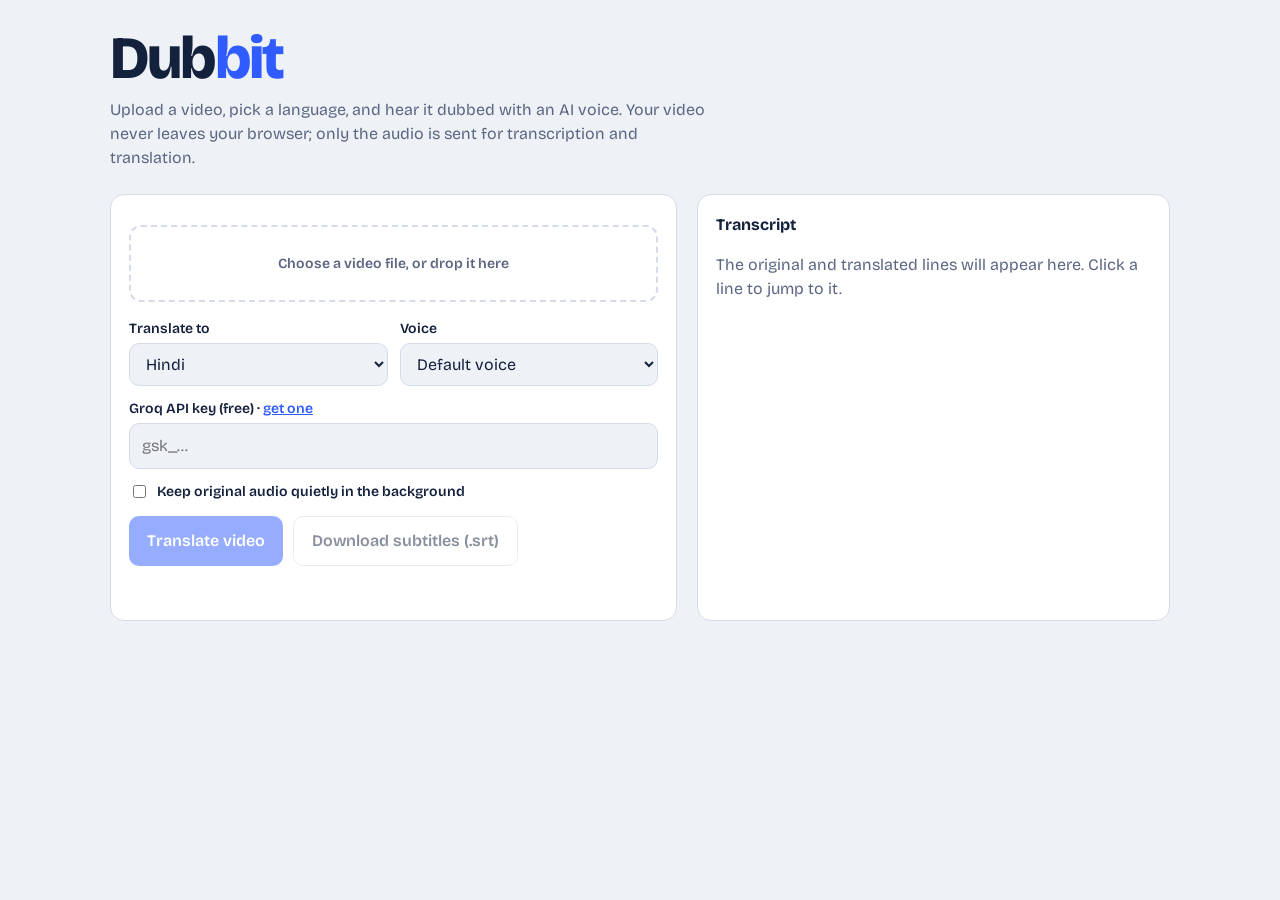
==== index.html @ 9f23600f "Add files via upload" ====
<!doctype html>
<html lang="en">
<head>
<meta charset="utf-8">
<meta name="viewport" content="width=device-width, initial-scale=1">
<title>Dubbit – AI video translator</title>
<link href="https://fonts.googleapis.com/css2?family=Bricolage+Grotesque:wght@400;600;800&display=swap" rel="stylesheet">
<style>
:root{--bg:#eef1f6;--ink:#14213d;--mute:#5b6682;--card:#fff;--line:#d5dbe8;--acc:#2f5bff;--hi:#ffe27a;--err:#c0262d}
@media (prefers-color-scheme:dark){:root{--bg:#0f1526;--ink:#e8ecf8;--mute:#9aa6c4;--card:#182038;--line:#2a3558;--acc:#6f8cff;--hi:#5b4b00;--err:#ff8a8f}}
*{box-sizing:border-box}
body{margin:0;background:var(--bg);color:var(--ink);font:16px/1.5 "Bricolage Grotesque",system-ui,sans-serif}
header{padding:28px 20px 8px;max-width:1100px;margin:auto}
h1{margin:0;font-size:clamp(34px,6vw,60px);font-weight:800;letter-spacing:-.03em;line-height:1}
h1 span{color:var(--acc)}
header p{color:var(--mute);margin:10px 0 0;max-width:60ch}
main{max-width:1100px;margin:auto;padding:16px 20px 60px;display:grid;grid-template-columns:1.2fr 1fr;gap:20px}
@media(max-width:820px){main{grid-template-columns:1fr}}
.card{background:var(--card);border:1px solid var(--line);border-radius:14px;padding:18px}
label{display:block;font-weight:600;font-size:14px;margin:12px 0 4px}
input,select,button{font:inherit;color:inherit}
input[type=password],input[type=text],select{width:100%;padding:10px 12px;border-radius:10px;border:1px solid var(--line);background:var(--bg)}
.row{display:grid;grid-template-columns:1fr 1fr;gap:12px}
video{width:100%;border-radius:12px;background:#000;max-height:380px}
.drop{display:block;border:2px dashed var(--line);border-radius:12px;padding:26px;text-align:center;cursor:pointer;color:var(--mute)}
.drop:hover,.drop:focus-within{border-color:var(--acc)}
.drop input{display:none}
button{cursor:pointer;border:0;border-radius:10px;padding:12px 18px;font-weight:600;background:var(--acc);color:#fff}
button.ghost{background:transparent;color:var(--ink);border:1px solid var(--line)}
button:disabled{opacity:.5;cursor:not-allowed}
button:focus-visible,input:focus-visible,select:focus-visible{outline:3px solid var(--acc);outline-offset:2px}
.actions{display:flex;gap:10px;flex-wrap:wrap;margin-top:14px}
#status{margin:12px 0 0;color:var(--mute);min-height:24px;font-size:14px}
#status.err{color:var(--err)}
.bar{height:4px;border-radius:2px;background:var(--line);overflow:hidden;margin-top:8px;display:none}
.bar i{display:block;height:100%;width:0;background:var(--acc);transition:width .3s}
#list{max-height:560px;overflow:auto;display:flex;flex-direction:column;gap:6px}
.seg{padding:8px 10px;border-radius:10px;cursor:pointer;border:1px solid transparent}
.seg:hover{border-color:var(--line)}
.seg.on{background:var(--hi)}
.seg small{display:block;color:var(--mute)}
.seg time{font-size:12px;color:var(--mute)}
.empty{color:var(--mute)}
.chk{display:flex;gap:8px;align-items:center;margin-top:12px;font-size:14px}
a{color:var(--acc)}
</style>
</head>
<body>
<header>
  <h1>Dub<span>bit</span></h1>
  <p>Upload a video, pick a language, and hear it dubbed with an AI voice. Your video never leaves your browser; only the audio is sent for transcription and translation.</p>
</header>

<main>
  <section class="card">
    <label class="drop" id="drop">
      <input type="file" id="file" accept="video/*,audio/*">
      <span id="dropText">Choose a video file, or drop it here</span>
    </label>
    <video id="vid" controls playsinline style="margin-top:14px;display:none"></video>

    <div class="row">
      <div>
        <label for="lang">Translate to</label>
        <select id="lang"></select>
      </div>
      <div>
        <label for="voice">Voice</label>
        <select id="voice"></select>
      </div>
    </div>

    <label for="key">Groq API key (free) · <a href="https://console.groq.com/keys" target="_blank" rel="noopener">get one</a></label>
    <input type="password" id="key" placeholder="gsk_…" autocomplete="off">

    <label class="chk"><input type="checkbox" id="orig"> Keep original audio quietly in the background</label>

    <div class="actions">
      <button id="go" disabled>Translate video</button>
      <button id="srt" class="ghost" disabled>Download subtitles (.srt)</button>
    </div>
    <div class="bar" id="bar"><i id="barI"></i></div>
    <p id="status" role="status"></p>
  </section>

  <section class="card">
    <strong>Transcript</strong>
    <div id="list"><p class="empty">The original and translated lines will appear here. Click a line to jump to it.</p></div>
  </section>
</main>

<script>
const $=id=>document.getElementById(id);
const LANGS={Hindi:'hi-IN',English:'en-US',Gujarati:'gu-IN',Marathi:'mr-IN',Bengali:'bn-IN',Tamil:'ta-IN',Telugu:'te-IN',Urdu:'ur-PK',Spanish:'es-ES',French:'fr-FR',German:'de-DE',Portuguese:'pt-BR',Russian:'ru-RU',Arabic:'ar-SA',Chinese:'zh-CN',Japanese:'ja-JP',Korean:'ko-KR'};
const v=$('vid');
let file=null,segs=[],idx=-1,playing=false;

// setup
Object.keys(LANGS).forEach(l=>$('lang').add(new Option(l,l)));
try{$('key').value=localStorage.getItem('groqKey')||''}catch(e){}
$('key').addEventListener('change',()=>{try{localStorage.setItem('groqKey',$('key').value.trim())}catch(e){}});

function status(m,err){const s=$('status');s.textContent=m;s.className=err?'err':''}
function progress(p){$('bar').style.display=p>0&&p<1?'block':'none';$('barI').style.width=(p*100)+'%'}

// voices
function loadVoices(){
  const code=LANGS[$('lang').value].split('-')[0];
  const list=speechSynthesis.getVoices().filter(x=>x.lang.toLowerCase().startsWith(code));
  const sel=$('voice');sel.innerHTML='';
  list.forEach(x=>sel.add(new Option(x.name+' ('+x.lang+')',x.voiceURI)));
  if(!list.length)sel.add(new Option('Default voice',''));
}
speechSynthesis.onvoiceschanged=loadVoices;
$('lang').addEventListener('change',()=>{loadVoices();if(segs.length)status('Language changed. Press “Translate video” again.')});
loadVoices();

// file handling
function setFile(f){
  if(!f)return;file=f;segs=[];$('dropText').textContent=f.name;
  v.src=URL.createObjectURL(f);v.style.display='block';
  $('go').disabled=false;$('srt').disabled=true;
  $('list').innerHTML='<p class="empty">Ready. Press “Translate video”.</p>';
}
$('file').addEventListener('change',e=>setFile(e.target.files[0]));
['dragover','drop'].forEach(ev=>$('drop').addEventListener(ev,e=>{e.preventDefault();if(ev==='drop')setFile(e.dataTransfer.files[0])}));

// audio extraction: decode, downmix, resample to 16 kHz mono WAV
async function toWav(f){
  const buf=await f.arrayBuffer();
  const ac=new (window.AudioContext||window.webkitAudioContext)();
  const dec=await ac.decodeAudioData(buf);ac.close();
  const MAX=12*60,dur=Math.min(dec.duration,MAX);
  const off=new OfflineAudioContext(1,Math.ceil(dur*16000),16000);
  const src=off.createBufferSource();src.buffer=dec;src.connect(off.destination);src.start();
  const r=await off.startRendering();
  return {blob:encodeWav(r.getChannelData(0),16000),clipped:dec.duration>MAX};
}
function encodeWav(f,sr){
  const n=f.length,b=new DataView(new ArrayBuffer(44+n*2));
  const w=(o,s)=>[...s].forEach((c,i)=>b.setUint8(o+i,c.charCodeAt(0)));
  w(0,'RIFF');b.setUint32(4,36+n*2,true);w(8,'WAVEfmt ');b.setUint32(16,16,true);
  b.setUint16(20,1,true);b.setUint16(22,1,true);b.setUint32(24,sr,true);b.setUint32(28,sr*2,true);
  b.setUint16(32,2,true);b.setUint16(34,16,true);w(36,'data');b.setUint32(40,n*2,true);
  for(let i=0;i<n;i++){const s=Math.max(-1,Math.min(1,f[i]));b.setInt16(44+i*2,s<0?s*0x8000:s*0x7fff,true)}
  return new Blob([b],{type:'audio/wav'});
}

// AI calls (Groq: fast Whisper + Llama)
async function transcribe(blob,key){
  const fd=new FormData();
  fd.append('file',blob,'audio.wav');fd.append('model','whisper-large-v3-turbo');
  fd.append('response_format','verbose_json');fd.append('timestamp_granularities[]','segment');
  const r=await fetch('https://api.groq.com/openai/v1/audio/transcriptions',{method:'POST',headers:{Authorization:'Bearer '+key},body:fd});
  if(!r.ok)throw new Error('Transcription failed: '+(await r.text()).slice(0,160));
  const j=await r.json();
  return (j.segments||[]).map(s=>({start:s.start,end:s.end,text:s.text.trim()})).filter(s=>s.text);
}
async function translateChunk(items,lang,key){
  const r=await fetch('https://api.groq.com/openai/v1/chat/completions',{method:'POST',
    headers:{'Content-Type':'application/json',Authorization:'Bearer '+key},
    body:JSON.stringify({model:'llama-3.3-70b-versatile',temperature:0.2,response_format:{type:'json_object'},
      messages:[{role:'system',content:`You are a professional dubbing translator. Translate each line into natural, spoken ${lang}. Keep each line short enough to say in the same time. Reply only with JSON: {"lines":["..."]} with exactly the same number of lines in the same order.`},
      {role:'user',content:JSON.stringify(items)}]})});
  if(!r.ok)throw new Error('Translation failed: '+(await r.text()).slice(0,160));
  const j=await r.json();
  return JSON.parse(j.choices[0].message.content).lines||[];
}
async function translateAll(list,lang,key){
  const chunks=[];for(let i=0;i<list.length;i+=30)chunks.push(list.slice(i,i+30));
  const out=await Promise.all(chunks.map(c=>translateChunk(c.map(s=>s.text),lang,key)));
  let k=0;chunks.forEach((c,ci)=>c.forEach((s,i)=>{s.tr=(out[ci][i]||s.text);k++}));
}

// main flow
$('go').addEventListener('click',async()=>{
  const key=$('key').value.trim();
  if(!key)return status('Add your free Groq API key first.',true);
  $('go').disabled=true;speechSynthesis.cancel();v.pause();
  try{
    status('Preparing audio…');progress(.15);
    const {blob,clipped}=await toWav(file);
    status('Transcribing speech…');progress(.4);
    segs=await transcribe(blob,key);
    if(!segs.length)throw new Error('No speech found in this video.');
    status('Translating to '+$('lang').value+'…');progress(.75);
    await translateAll(segs,$('lang').value,key);
    progress(1);render();$('srt').disabled=false;
    status('Done. Press play on the video.'+(clipped?' Only the first 12 minutes were translated.':''));
    if(!speechSynthesis.getVoices().length)status('Done, but this browser has no speech voices. Try Chrome or Edge.',true);
  }catch(e){status(e.message,true);progress(0)}
  $('go').disabled=false;
});

function fmt(t){const m=Math.floor(t/60),s=Math.floor(t%60);return m+':'+String(s).padStart(2,'0')}
function render(){
  const l=$('list');l.innerHTML='';
  segs.forEach((s,i)=>{
    const d=document.createElement('div');d.className='seg';d.id='s'+i;
    const t=document.createElement('time');t.textContent=fmt(s.start);
    const a=document.createElement('div');a.textContent=s.tr;
    const o=document.createElement('small');o.textContent=s.text;
    d.append(t,a,o);d.onclick=()=>{v.currentTime=s.start;v.play()};l.append(d);
  });
}

// dubbed playback synced to the video
function say(s){
  const code=LANGS[$('lang').value];
  const u=new SpeechSynthesisUtterance(s.tr);u.lang=code;
  const vo=speechSynthesis.getVoices().find(x=>x.voiceURI===$('voice').value);if(vo)u.voice=vo;
  const cps=/^(zh|ja|ko)/.test(code)?5:14;
  u.rate=Math.max(.9,Math.min(1.8,(s.tr.length/cps)/Math.max(.5,s.end-s.start)));
  speechSynthesis.speak(u);
}
function tick(){
  if(!playing)return;
  const t=v.currentTime,i=segs.findIndex(s=>t>=s.start&&t<s.end);
  if(i!==idx){
    idx=i;
    if(i>=0){speechSynthesis.cancel();say(segs[i]);
      document.querySelectorAll('.seg.on').forEach(e=>e.classList.remove('on'));
      const e=$('s'+i);e.classList.add('on');e.scrollIntoView({block:'nearest'})}
  }
  requestAnimationFrame(tick);
}
function applyVolume(){v.muted=false;v.volume=$('orig').checked?.15:0;if(!$('orig').checked)v.muted=true}
$('orig').addEventListener('change',applyVolume);
v.addEventListener('play',()=>{if(!segs.length)return;applyVolume();playing=true;idx=-1;tick()});
['pause','ended','seeking'].forEach(ev=>v.addEventListener(ev,()=>{playing=false;idx=-1;speechSynthesis.cancel();if(ev==='seeking'&&!v.paused){playing=true;tick()}}));

// subtitles
$('srt').addEventListener('click',()=>{
  const ts=t=>{const h=Math.floor(t/3600),m=Math.floor(t%3600/60),s=Math.floor(t%60),ms=Math.floor(t%1*1000);
    return [h,m,s].map(x=>String(x).padStart(2,'0')).join(':')+','+String(ms).padStart(3,'0')};
  const txt=segs.map((s,i)=>`${i+1}\n${ts(s.start)} --> ${ts(s.end)}\n${s.tr}\n`).join('\n');
  const a=document.createElement('a');a.href=URL.createObjectURL(new Blob([txt],{type:'text/plain'}));
  a.download=(file?file.name.replace(/\.[^.]+$/,''):'video')+'-'+$('lang').value+'.srt';a.click();
});
</script>
</body>
</html>
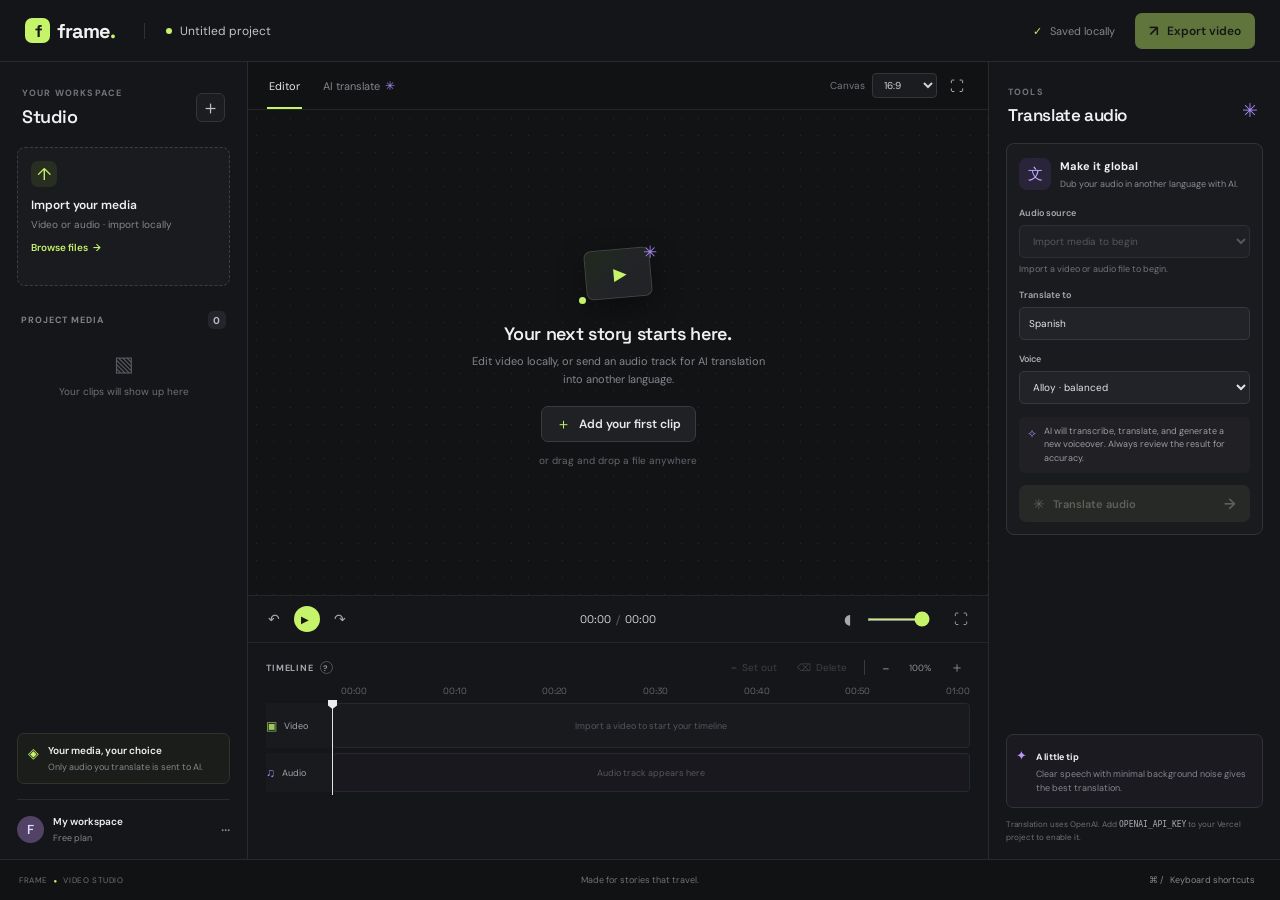
==== commit 835e630b: "Add files via upload" ====
--- a/index.html
+++ b/index.html
@@ -1,242 +1,132 @@
 <!doctype html>
 <html lang="en">
-<head>
-<meta charset="utf-8">
-<meta name="viewport" content="width=device-width, initial-scale=1">
-<title>Dubbit – AI video translator</title>
-<link href="https://fonts.googleapis.com/css2?family=Bricolage+Grotesque:wght@400;600;800&display=swap" rel="stylesheet">
-<style>
-:root{--bg:#eef1f6;--ink:#14213d;--mute:#5b6682;--card:#fff;--line:#d5dbe8;--acc:#2f5bff;--hi:#ffe27a;--err:#c0262d}
-@media (prefers-color-scheme:dark){:root{--bg:#0f1526;--ink:#e8ecf8;--mute:#9aa6c4;--card:#182038;--line:#2a3558;--acc:#6f8cff;--hi:#5b4b00;--err:#ff8a8f}}
-*{box-sizing:border-box}
-body{margin:0;background:var(--bg);color:var(--ink);font:16px/1.5 "Bricolage Grotesque",system-ui,sans-serif}
-header{padding:28px 20px 8px;max-width:1100px;margin:auto}
-h1{margin:0;font-size:clamp(34px,6vw,60px);font-weight:800;letter-spacing:-.03em;line-height:1}
-h1 span{color:var(--acc)}
-header p{color:var(--mute);margin:10px 0 0;max-width:60ch}
-main{max-width:1100px;margin:auto;padding:16px 20px 60px;display:grid;grid-template-columns:1.2fr 1fr;gap:20px}
-@media(max-width:820px){main{grid-template-columns:1fr}}
-.card{background:var(--card);border:1px solid var(--line);border-radius:14px;padding:18px}
-label{display:block;font-weight:600;font-size:14px;margin:12px 0 4px}
-input,select,button{font:inherit;color:inherit}
-input[type=password],input[type=text],select{width:100%;padding:10px 12px;border-radius:10px;border:1px solid var(--line);background:var(--bg)}
-.row{display:grid;grid-template-columns:1fr 1fr;gap:12px}
-video{width:100%;border-radius:12px;background:#000;max-height:380px}
-.drop{display:block;border:2px dashed var(--line);border-radius:12px;padding:26px;text-align:center;cursor:pointer;color:var(--mute)}
-.drop:hover,.drop:focus-within{border-color:var(--acc)}
-.drop input{display:none}
-button{cursor:pointer;border:0;border-radius:10px;padding:12px 18px;font-weight:600;background:var(--acc);color:#fff}
-button.ghost{background:transparent;color:var(--ink);border:1px solid var(--line)}
-button:disabled{opacity:.5;cursor:not-allowed}
-button:focus-visible,input:focus-visible,select:focus-visible{outline:3px solid var(--acc);outline-offset:2px}
-.actions{display:flex;gap:10px;flex-wrap:wrap;margin-top:14px}
-#status{margin:12px 0 0;color:var(--mute);min-height:24px;font-size:14px}
-#status.err{color:var(--err)}
-.bar{height:4px;border-radius:2px;background:var(--line);overflow:hidden;margin-top:8px;display:none}
-.bar i{display:block;height:100%;width:0;background:var(--acc);transition:width .3s}
-#list{max-height:560px;overflow:auto;display:flex;flex-direction:column;gap:6px}
-.seg{padding:8px 10px;border-radius:10px;cursor:pointer;border:1px solid transparent}
-.seg:hover{border-color:var(--line)}
-.seg.on{background:var(--hi)}
-.seg small{display:block;color:var(--mute)}
-.seg time{font-size:12px;color:var(--mute)}
-.empty{color:var(--mute)}
-.chk{display:flex;gap:8px;align-items:center;margin-top:12px;font-size:14px}
-a{color:var(--acc)}
-</style>
-</head>
-<body>
-<header>
-  <h1>Dub<span>bit</span></h1>
-  <p>Upload a video, pick a language, and hear it dubbed with an AI voice. Your video never leaves your browser; only the audio is sent for transcription and translation.</p>
-</header>
+  <head>
+    <meta charset="UTF-8" />
+    <meta name="viewport" content="width=device-width, initial-scale=1.0" />
+    <meta name="theme-color" content="#111214" />
+    <meta name="description" content="A private, browser-based video editor with AI audio translation." />
+    <title>Frame — Video studio</title>
+    <link rel="preconnect" href="https://fonts.googleapis.com" />
+    <link rel="preconnect" href="https://fonts.gstatic.com" crossorigin />
+    <link href="https://fonts.googleapis.com/css2?family=DM+Sans:wght@400;500;600;700&family=Space+Grotesk:wght@400;500;600;700&display=swap" rel="stylesheet" />
+    <link rel="stylesheet" href="/styles.css" />
+  </head>
+  <body>
+    <div class="app-shell">
+      <header class="topbar">
+        <a class="brand" href="#" aria-label="Frame home"><span class="brand-mark">f</span> frame<span class="brand-dot">.</span></a>
+        <div class="project-name"><span class="status-dot"></span><span id="project-name">Untitled project</span></div>
+        <div class="top-actions">
+          <span class="autosave"><span class="save-check">✓</span> Saved locally</span>
+          <button class="button button-primary" id="export-button" disabled><span class="export-icon">↗</span> Export video</button>
+        </div>
+      </header>
 
-<main>
-  <section class="card">
-    <label class="drop" id="drop">
-      <input type="file" id="file" accept="video/*,audio/*">
-      <span id="dropText">Choose a video file, or drop it here</span>
-    </label>
-    <video id="vid" controls playsinline style="margin-top:14px;display:none"></video>
+      <main class="workspace">
+        <aside class="sidebar">
+          <div class="sidebar-heading">
+            <div><p class="eyebrow">YOUR WORKSPACE</p><h1>Studio</h1></div>
+            <button class="icon-button" id="add-media-button" title="Add media" aria-label="Add media">＋</button>
+          </div>
+          <button class="upload-card" id="upload-button">
+            <span class="upload-symbol">↑</span>
+            <span class="upload-title">Import your media</span>
+            <span class="upload-description">Video or audio · import locally</span>
+            <span class="upload-cta">Browse files <span>→</span></span>
+          </button>
+          <input id="video-input" type="file" accept="video/*" hidden />
+          <input id="audio-input" type="file" accept="audio/*" hidden />
 
-    <div class="row">
-      <div>
-        <label for="lang">Translate to</label>
-        <select id="lang"></select>
-      </div>
-      <div>
-        <label for="voice">Voice</label>
-        <select id="voice"></select>
-      </div>
+          <div class="media-section">
+            <div class="section-title"><span>PROJECT MEDIA</span><span class="media-count" id="media-count">0</span></div>
+            <div class="media-list" id="media-list">
+              <div class="empty-media"><span class="empty-media-icon">▧</span><span>Your clips will show up here</span></div>
+            </div>
+          </div>
+
+          <div class="sidebar-bottom">
+            <div class="privacy-card"><span class="privacy-icon">◈</span><div><strong>Your media, your choice</strong><span>Only audio you translate is sent to AI.</span></div></div>
+            <div class="profile"><div class="avatar">F</div><div><strong>My workspace</strong><span>Free plan</span></div><span class="profile-menu">···</span></div>
+          </div>
+        </aside>
+
+        <section class="editor">
+          <div class="editor-header">
+            <div class="editor-tabs"><button class="editor-tab active">Editor</button><button class="editor-tab" id="translate-tab">AI translate <span class="sparkle">✳</span></button></div>
+            <div class="canvas-settings"><span class="resolution-label">Canvas</span><select id="aspect-ratio" aria-label="Video aspect ratio"><option value="16:9">16:9</option><option value="9:16">9:16</option><option value="1:1">1:1</option></select><button class="icon-button subtle" title="Fit preview" aria-label="Fit preview">⛶</button></div>
+          </div>
+
+          <div class="preview-area" id="preview-area">
+            <div class="preview-empty" id="preview-empty">
+              <div class="preview-empty-art"><div class="art-window"><span>▶</span></div><span class="art-sparkle">✳</span><span class="art-dot"></span></div>
+              <h2>Your next story starts here.</h2>
+              <p>Edit video locally, or send an audio track for AI translation into another language.</p>
+              <button class="button button-secondary" id="empty-upload-button"><span>＋</span> Add your first clip</button>
+              <div class="drop-hint">or drag and drop a file anywhere</div>
+            </div>
+            <div class="player-wrap" id="player-wrap" hidden>
+              <video id="video-player" playsinline></video>
+              <div class="video-badge" id="video-badge">ORIGINAL</div>
+              <div class="dub-badge" id="dub-badge" hidden>✳ TRANSLATED AUDIO</div>
+            </div>
+            <div class="audio-preview" id="audio-preview" hidden>
+              <div class="audio-art"><span>♫</span></div><p id="audio-preview-title">Audio ready to translate</p>
+              <audio id="audio-player" controls></audio>
+            </div>
+            <div class="toast" id="toast" role="status" aria-live="polite"></div>
+          </div>
+
+          <div class="transport">
+            <div class="transport-left"><button class="transport-icon" id="skip-back" aria-label="Back 5 seconds">↶</button><button class="play-button" id="play-button" aria-label="Play">▶</button><button class="transport-icon" id="skip-forward" aria-label="Forward 5 seconds">↷</button></div>
+            <div class="time-display"><span id="current-time">00:00</span><span class="time-divider">/</span><span id="duration-time">00:00</span></div>
+            <div class="transport-right"><button class="transport-icon" id="volume-button" aria-label="Toggle mute">◖</button><input id="volume-slider" type="range" min="0" max="1" step="0.05" value="1" aria-label="Volume" /><button class="transport-icon fullscreen-button" id="fullscreen-button" aria-label="Fullscreen">⛶</button></div>
+          </div>
+
+          <section class="timeline">
+            <div class="timeline-heading"><div class="timeline-title">TIMELINE <span class="timeline-help" title="Set the trim handles to choose the section you want to export.">?</span></div><div class="timeline-tools"><button class="tool-button" id="split-button" disabled title="Set the out point at the playhead">⌁ <span>Set out</span></button><button class="tool-button" id="delete-button" disabled title="Remove current clip">⌫ <span>Delete</span></button><span class="tool-divider"></span><button class="tool-button zoom-button" id="zoom-out" title="Zoom out">−</button><span class="zoom-level" id="zoom-level">100%</span><button class="tool-button zoom-button" id="zoom-in" title="Zoom in">＋</button></div></div>
+            <div class="ruler" id="ruler"><span>00:00</span><span>00:10</span><span>00:20</span><span>00:30</span><span>00:40</span><span>00:50</span><span>01:00</span></div>
+            <div class="timeline-content" id="timeline-content">
+              <div class="track-label"><span class="track-icon">▣</span> Video</div>
+              <div class="track-lane" id="track-lane"><div class="timeline-empty">Import a video to start your timeline</div></div>
+              <div class="track-label audio-track-label"><span class="track-icon">♫</span> Audio</div>
+              <div class="track-lane audio-lane" id="audio-lane"><div class="timeline-empty audio-empty">Audio track appears here</div></div>
+              <div class="playhead" id="playhead"><span></span></div>
+            </div>
+            <div class="trim-controls" id="trim-controls" hidden><label>In <input id="trim-start" type="number" min="0" step="0.1" value="0" aria-label="Trim start time in seconds" /> sec</label><label>Out <input id="trim-end" type="number" min="0" step="0.1" value="0" aria-label="Trim end time in seconds" /> sec</label><button class="tool-button" id="reset-trim">Reset trim</button></div>
+          </section>
+        </section>
+
+        <aside class="inspector">
+          <div class="inspector-header"><div><p class="eyebrow">TOOLS</p><h2>Translate audio</h2></div><span class="inspector-sparkle">✳</span></div>
+          <div class="translate-card">
+            <div class="card-intro"><div class="translate-icon">文</div><div><strong>Make it global</strong><p>Dub your audio in another language with AI.</p></div></div>
+            <label class="field-label" for="source-choice">Audio source</label>
+            <select class="field-select" id="source-choice"><option value="video" disabled>Select a video first</option><option value="audio">Audio file</option></select>
+            <div class="source-hint" id="source-hint">Import a video or audio file to begin.</div>
+            <label class="field-label" for="target-language">Translate to</label>
+            <input class="field-select" id="target-language" list="language-options" value="Spanish" autocomplete="off" aria-label="Target language" />
+            <datalist id="language-options">
+              <option value="Spanish"></option><option value="French"></option><option value="German"></option><option value="Italian"></option><option value="Portuguese"></option><option value="Japanese"></option><option value="Korean"></option><option value="Chinese"></option><option value="Hindi"></option><option value="Arabic"></option><option value="English"></option><option value="Dutch"></option><option value="Russian"></option><option value="Turkish"></option><option value="Polish"></option><option value="Swedish"></option><option value="Ukrainian"></option><option value="Greek"></option><option value="Vietnamese"></option><option value="Thai"></option><option value="Hebrew"></option><option value="Indonesian"></option><option value="Swahili"></option><option value="Bengali"></option><option value="Urdu"></option><option value="Czech"></option><option value="Norwegian"></option><option value="Danish"></option><option value="Finnish"></option><option value="Romanian"></option><option value="Hungarian"></option><option value="Malay"></option><option value="Filipino"></option>
+            </datalist>
+            <label class="field-label voice-label" for="voice-select">Voice</label>
+            <select class="field-select" id="voice-select"><option value="alloy">Alloy · balanced</option><option value="nova">Nova · warm</option><option value="echo">Echo · deep</option><option value="shimmer">Shimmer · bright</option><option value="fable">Fable · expressive</option><option value="onyx">Onyx · rich</option></select>
+            <div class="quality-note"><span>✧</span><span>AI will transcribe, translate, and generate a new voiceover. Always review the result for accuracy.</span></div>
+            <button class="button translate-button" id="translate-button" disabled><span class="translate-button-icon">✳</span> Translate audio <span class="button-arrow">→</span></button>
+            <div class="translation-progress" id="translation-progress" hidden><div class="progress-top"><span id="progress-label">Preparing audio…</span><span class="spinner"></span></div><div class="progress-bar"><span></span></div><span class="progress-help">Keep this tab open while AI processes your audio.</span></div>
+          </div>
+          <div class="translation-result" id="translation-result" hidden>
+            <div class="result-heading"><span class="result-check">✓</span><div><strong>Translation ready</strong><span id="result-language">Your translated audio</span></div></div>
+            <audio id="translated-audio" controls></audio>
+            <div class="result-actions"><button class="button button-secondary apply-dub" id="apply-dub-button" hidden>Preview with video</button><a class="download-link" id="download-audio" download="translated-audio.mp3">↓ Download audio</a></div>
+            <details class="transcript-details"><summary>View translated transcript</summary><p id="translated-transcript"></p></details>
+          </div>
+          <div class="tips-card"><span class="tips-icon">✦</span><div><strong>A little tip</strong><p>Clear speech with minimal background noise gives the best translation.</p></div></div>
+          <p class="api-note">Translation uses OpenAI. Add <code>OPENAI_API_KEY</code> to your Vercel project to enable it.</p>
+        </aside>
+      </main>
+      <footer class="footer"><span>FRAME <span class="footer-dot">●</span> VIDEO STUDIO</span><span>Made for stories that travel.</span><button id="keyboard-help">⌘ / &nbsp; Keyboard shortcuts</button></footer>
     </div>
-
-    <label for="key">Groq API key (free) · <a href="https://console.groq.com/keys" target="_blank" rel="noopener">get one</a></label>
-    <input type="password" id="key" placeholder="gsk_…" autocomplete="off">
-
-    <label class="chk"><input type="checkbox" id="orig"> Keep original audio quietly in the background</label>
-
-    <div class="actions">
-      <button id="go" disabled>Translate video</button>
-      <button id="srt" class="ghost" disabled>Download subtitles (.srt)</button>
-    </div>
-    <div class="bar" id="bar"><i id="barI"></i></div>
-    <p id="status" role="status"></p>
-  </section>
-
-  <section class="card">
-    <strong>Transcript</strong>
-    <div id="list"><p class="empty">The original and translated lines will appear here. Click a line to jump to it.</p></div>
-  </section>
-</main>
-
-<script>
-const $=id=>document.getElementById(id);
-const LANGS={Hindi:'hi-IN',English:'en-US',Gujarati:'gu-IN',Marathi:'mr-IN',Bengali:'bn-IN',Tamil:'ta-IN',Telugu:'te-IN',Urdu:'ur-PK',Spanish:'es-ES',French:'fr-FR',German:'de-DE',Portuguese:'pt-BR',Russian:'ru-RU',Arabic:'ar-SA',Chinese:'zh-CN',Japanese:'ja-JP',Korean:'ko-KR'};
-const v=$('vid');
-let file=null,segs=[],idx=-1,playing=false;
-
-// setup
-Object.keys(LANGS).forEach(l=>$('lang').add(new Option(l,l)));
-try{$('key').value=localStorage.getItem('groqKey')||''}catch(e){}
-$('key').addEventListener('change',()=>{try{localStorage.setItem('groqKey',$('key').value.trim())}catch(e){}});
-
-function status(m,err){const s=$('status');s.textContent=m;s.className=err?'err':''}
-function progress(p){$('bar').style.display=p>0&&p<1?'block':'none';$('barI').style.width=(p*100)+'%'}
-
-// voices
-function loadVoices(){
-  const code=LANGS[$('lang').value].split('-')[0];
-  const list=speechSynthesis.getVoices().filter(x=>x.lang.toLowerCase().startsWith(code));
-  const sel=$('voice');sel.innerHTML='';
-  list.forEach(x=>sel.add(new Option(x.name+' ('+x.lang+')',x.voiceURI)));
-  if(!list.length)sel.add(new Option('Default voice',''));
-}
-speechSynthesis.onvoiceschanged=loadVoices;
-$('lang').addEventListener('change',()=>{loadVoices();if(segs.length)status('Language changed. Press “Translate video” again.')});
-loadVoices();
-
-// file handling
-function setFile(f){
-  if(!f)return;file=f;segs=[];$('dropText').textContent=f.name;
-  v.src=URL.createObjectURL(f);v.style.display='block';
-  $('go').disabled=false;$('srt').disabled=true;
-  $('list').innerHTML='<p class="empty">Ready. Press “Translate video”.</p>';
-}
-$('file').addEventListener('change',e=>setFile(e.target.files[0]));
-['dragover','drop'].forEach(ev=>$('drop').addEventListener(ev,e=>{e.preventDefault();if(ev==='drop')setFile(e.dataTransfer.files[0])}));
-
-// audio extraction: decode, downmix, resample to 16 kHz mono WAV
-async function toWav(f){
-  const buf=await f.arrayBuffer();
-  const ac=new (window.AudioContext||window.webkitAudioContext)();
-  const dec=await ac.decodeAudioData(buf);ac.close();
-  const MAX=12*60,dur=Math.min(dec.duration,MAX);
-  const off=new OfflineAudioContext(1,Math.ceil(dur*16000),16000);
-  const src=off.createBufferSource();src.buffer=dec;src.connect(off.destination);src.start();
-  const r=await off.startRendering();
-  return {blob:encodeWav(r.getChannelData(0),16000),clipped:dec.duration>MAX};
-}
-function encodeWav(f,sr){
-  const n=f.length,b=new DataView(new ArrayBuffer(44+n*2));
-  const w=(o,s)=>[...s].forEach((c,i)=>b.setUint8(o+i,c.charCodeAt(0)));
-  w(0,'RIFF');b.setUint32(4,36+n*2,true);w(8,'WAVEfmt ');b.setUint32(16,16,true);
-  b.setUint16(20,1,true);b.setUint16(22,1,true);b.setUint32(24,sr,true);b.setUint32(28,sr*2,true);
-  b.setUint16(32,2,true);b.setUint16(34,16,true);w(36,'data');b.setUint32(40,n*2,true);
-  for(let i=0;i<n;i++){const s=Math.max(-1,Math.min(1,f[i]));b.setInt16(44+i*2,s<0?s*0x8000:s*0x7fff,true)}
-  return new Blob([b],{type:'audio/wav'});
-}
-
-// AI calls (Groq: fast Whisper + Llama)
-async function transcribe(blob,key){
-  const fd=new FormData();
-  fd.append('file',blob,'audio.wav');fd.append('model','whisper-large-v3-turbo');
-  fd.append('response_format','verbose_json');fd.append('timestamp_granularities[]','segment');
-  const r=await fetch('https://api.groq.com/openai/v1/audio/transcriptions',{method:'POST',headers:{Authorization:'Bearer '+key},body:fd});
-  if(!r.ok)throw new Error('Transcription failed: '+(await r.text()).slice(0,160));
-  const j=await r.json();
-  return (j.segments||[]).map(s=>({start:s.start,end:s.end,text:s.text.trim()})).filter(s=>s.text);
-}
-async function translateChunk(items,lang,key){
-  const r=await fetch('https://api.groq.com/openai/v1/chat/completions',{method:'POST',
-    headers:{'Content-Type':'application/json',Authorization:'Bearer '+key},
-    body:JSON.stringify({model:'llama-3.3-70b-versatile',temperature:0.2,response_format:{type:'json_object'},
-      messages:[{role:'system',content:`You are a professional dubbing translator. Translate each line into natural, spoken ${lang}. Keep each line short enough to say in the same time. Reply only with JSON: {"lines":["..."]} with exactly the same number of lines in the same order.`},
-      {role:'user',content:JSON.stringify(items)}]})});
-  if(!r.ok)throw new Error('Translation failed: '+(await r.text()).slice(0,160));
-  const j=await r.json();
-  return JSON.parse(j.choices[0].message.content).lines||[];
-}
-async function translateAll(list,lang,key){
-  const chunks=[];for(let i=0;i<list.length;i+=30)chunks.push(list.slice(i,i+30));
-  const out=await Promise.all(chunks.map(c=>translateChunk(c.map(s=>s.text),lang,key)));
-  let k=0;chunks.forEach((c,ci)=>c.forEach((s,i)=>{s.tr=(out[ci][i]||s.text);k++}));
-}
-
-// main flow
-$('go').addEventListener('click',async()=>{
-  const key=$('key').value.trim();
-  if(!key)return status('Add your free Groq API key first.',true);
-  $('go').disabled=true;speechSynthesis.cancel();v.pause();
-  try{
-    status('Preparing audio…');progress(.15);
-    const {blob,clipped}=await toWav(file);
-    status('Transcribing speech…');progress(.4);
-    segs=await transcribe(blob,key);
-    if(!segs.length)throw new Error('No speech found in this video.');
-    status('Translating to '+$('lang').value+'…');progress(.75);
-    await translateAll(segs,$('lang').value,key);
-    progress(1);render();$('srt').disabled=false;
-    status('Done. Press play on the video.'+(clipped?' Only the first 12 minutes were translated.':''));
-    if(!speechSynthesis.getVoices().length)status('Done, but this browser has no speech voices. Try Chrome or Edge.',true);
-  }catch(e){status(e.message,true);progress(0)}
-  $('go').disabled=false;
-});
-
-function fmt(t){const m=Math.floor(t/60),s=Math.floor(t%60);return m+':'+String(s).padStart(2,'0')}
-function render(){
-  const l=$('list');l.innerHTML='';
-  segs.forEach((s,i)=>{
-    const d=document.createElement('div');d.className='seg';d.id='s'+i;
-    const t=document.createElement('time');t.textContent=fmt(s.start);
-    const a=document.createElement('div');a.textContent=s.tr;
-    const o=document.createElement('small');o.textContent=s.text;
-    d.append(t,a,o);d.onclick=()=>{v.currentTime=s.start;v.play()};l.append(d);
-  });
-}
-
-// dubbed playback synced to the video
-function say(s){
-  const code=LANGS[$('lang').value];
-  const u=new SpeechSynthesisUtterance(s.tr);u.lang=code;
-  const vo=speechSynthesis.getVoices().find(x=>x.voiceURI===$('voice').value);if(vo)u.voice=vo;
-  const cps=/^(zh|ja|ko)/.test(code)?5:14;
-  u.rate=Math.max(.9,Math.min(1.8,(s.tr.length/cps)/Math.max(.5,s.end-s.start)));
-  speechSynthesis.speak(u);
-}
-function tick(){
-  if(!playing)return;
-  const t=v.currentTime,i=segs.findIndex(s=>t>=s.start&&t<s.end);
-  if(i!==idx){
-    idx=i;
-    if(i>=0){speechSynthesis.cancel();say(segs[i]);
-      document.querySelectorAll('.seg.on').forEach(e=>e.classList.remove('on'));
-      const e=$('s'+i);e.classList.add('on');e.scrollIntoView({block:'nearest'})}
-  }
-  requestAnimationFrame(tick);
-}
-function applyVolume(){v.muted=false;v.volume=$('orig').checked?.15:0;if(!$('orig').checked)v.muted=true}
-$('orig').addEventListener('change',applyVolume);
-v.addEventListener('play',()=>{if(!segs.length)return;applyVolume();playing=true;idx=-1;tick()});
-['pause','ended','seeking'].forEach(ev=>v.addEventListener(ev,()=>{playing=false;idx=-1;speechSynthesis.cancel();if(ev==='seeking'&&!v.paused){playing=true;tick()}}));
-
-// subtitles
-$('srt').addEventListener('click',()=>{
-  const ts=t=>{const h=Math.floor(t/3600),m=Math.floor(t%3600/60),s=Math.floor(t%60),ms=Math.floor(t%1*1000);
-    return [h,m,s].map(x=>String(x).padStart(2,'0')).join(':')+','+String(ms).padStart(3,'0')};
-  const txt=segs.map((s,i)=>`${i+1}\n${ts(s.start)} --> ${ts(s.end)}\n${s.tr}\n`).join('\n');
-  const a=document.createElement('a');a.href=URL.createObjectURL(new Blob([txt],{type:'text/plain'}));
-  a.download=(file?file.name.replace(/\.[^.]+$/,''):'video')+'-'+$('lang').value+'.srt';a.click();
-});
-</script>
-</body>
+    <div class="keyboard-modal" id="keyboard-modal" hidden><div class="modal-card"><button class="modal-close" id="modal-close">×</button><h2>Keyboard shortcuts</h2><p><kbd>Space</kbd> Play / pause</p><p><kbd>←</kbd> <kbd>→</kbd> Step 5 seconds</p><p><kbd>⌘</kbd> <kbd>O</kbd> Import video</p></div></div>
+    <script src="/app.js" defer></script>
+  </body>
 </html>
--- a/styles.css
+++ b/styles.css
@@ -0,0 +1,54 @@
+:root {
+  color-scheme: dark;
+  --bg: #111214;
+  --panel: #17181b;
+  --panel-raised: #1d1e22;
+  --line: #292a2f;
+  --muted: #85868d;
+  --soft: #b7b8bf;
+  --text: #f0f0f3;
+  --green: #c5f36a;
+  --green-dark: #253418;
+  --purple: #a886f8;
+  font-family: "DM Sans", sans-serif;
+  font-synthesis: none;
+  text-rendering: optimizeLegibility;
+}
+* { box-sizing: border-box; }
+body { margin: 0; min-width: 760px; min-height: 100vh; color: var(--text); background: var(--bg); font-size: 13px; }
+button, select, input { font: inherit; }
+button { color: inherit; cursor: pointer; }
+.app-shell { display: flex; flex-direction: column; min-height: 100vh; }
+.topbar { height: 62px; display: flex; align-items: center; padding: 0 25px; border-bottom: 1px solid var(--line); background: #141518; gap: 29px; }
+.brand { color: var(--text); font: 700 20px "Space Grotesk",sans-serif; letter-spacing: -1px; text-decoration: none; display: flex; align-items: center; gap: 7px; }
+.brand-mark { width: 25px; height: 25px; display: grid; place-items: center; color: #141518; background: var(--green); border-radius: 7px; font-size: 17px; }
+.brand-dot { color: var(--green); margin-left: -7px; }
+.project-name { font-size: 12px; color: #c3c4ca; display: flex; align-items: center; gap: 8px; padding-left: 21px; border-left: 1px solid #303136; }
+.status-dot { width: 6px; height: 6px; background: var(--green); border-radius: 50%; }
+.top-actions { margin-left: auto; display: flex; align-items: center; gap: 20px; }
+.autosave { color: var(--muted); font-size: 11px; }.save-check { color: var(--green); margin-right: 5px; }
+.button { height: 36px; border: 0; border-radius: 7px; padding: 0 14px; display: inline-flex; align-items: center; justify-content: center; gap: 8px; font-weight: 600; font-size: 12px; transition: background .2s, transform .2s; }
+.button:disabled { cursor: not-allowed; opacity: .43; }.button:not(:disabled):hover { transform: translateY(-1px); }
+.button-primary { background: var(--green); color: #171b13; }.button-primary:hover { background: #d3ff7e; }.export-icon { font-size: 15px; }
+.workspace { flex: 1; min-height: 0; display: grid; grid-template-columns: 248px minmax(390px,1fr) 292px; }
+.sidebar { display: flex; flex-direction: column; padding: 25px 17px 0; border-right: 1px solid var(--line); background: #151619; min-height: calc(100vh - 103px); }
+.sidebar-heading { display: flex; justify-content: space-between; align-items: center; margin-bottom: 19px; padding: 0 5px; }.eyebrow { color: #73747b; font-size: 9px; font-weight: 700; letter-spacing: 1.15px; margin: 0 0 6px; }.sidebar-heading h1,.inspector h2 { font: 600 18px "Space Grotesk",sans-serif; margin: 0; letter-spacing: -.4px; }
+.icon-button { height: 29px; width: 29px; padding: 0; display: grid; place-items: center; border: 1px solid #34353a; border-radius: 6px; background: #1c1d21; color: #bfc0c6; font-size: 19px; }.icon-button:hover,.tool-button:hover { border-color: #55565d; color: white; }.icon-button.subtle { height: 25px; width: 25px; font-size: 14px; border-color: transparent; background: transparent; }
+.upload-card { text-align: left; height: 139px; padding: 13px 13px; border: 1px dashed #3b3d42; background: #1a1b1f; border-radius: 8px; display: flex; flex-direction: column; align-items: flex-start; transition: border-color .2s, background .2s; }.upload-card:hover { border-color: var(--green); background: #1c201a; }
+.upload-symbol { width: 26px; height: 26px; border-radius: 7px; display: grid; place-items: center; color: var(--green); background: #282f20; font-size: 17px; margin-bottom: 10px; }.upload-title { font-weight: 600; font-size: 12px; }.upload-description { margin-top: 5px; font-size: 10px; color: var(--muted); }.upload-cta { margin-top: 10px; color: var(--green); font-size: 10px; font-weight: 600; }.upload-cta span { padding-left: 3px; }
+.media-section { margin-top: 25px; }.section-title { display: flex; justify-content: space-between; align-items: center; color: #808188; font-size: 9px; font-weight: 700; letter-spacing: .9px; padding: 0 4px; }.media-count { min-width: 18px; height: 18px; display: grid; place-items: center; border-radius: 5px; color: #b9bac1; background: #24252a; font-size: 10px; }
+.media-list { margin-top: 10px; }.empty-media { min-height: 70px; color: #6f7077; display: flex; flex-direction: column; justify-content: center; align-items: center; gap: 7px; font-size: 10px; }.empty-media-icon { color: #585960; font-size: 21px; }.media-item { padding: 9px; display: flex; gap: 9px; align-items: center; border: 1px solid transparent; border-radius: 7px; cursor: pointer; }.media-item:hover,.media-item.selected { background: #202125; border-color: #34353a; }.media-thumb { flex: 0 0 48px; height: 34px; background: linear-gradient(135deg,#45533c,#747a62 45%,#202720); border-radius: 4px; overflow: hidden; display: grid; place-items: center; color: #d4efad; }.media-thumb.audio-thumb { background: #2a2440; color: #b99df5; }.media-info { min-width: 0; display: flex; flex-direction: column; gap: 4px; }.media-info strong { overflow: hidden; white-space: nowrap; text-overflow: ellipsis; font-size: 10px; font-weight: 600; }.media-info span { font-size: 9px; color: var(--muted); }
+.sidebar-bottom { margin-top: auto; }.privacy-card { padding: 10px; display: flex; gap: 9px; align-items: flex-start; background: #1b1d1a; border: 1px solid #30332b; border-radius: 7px; margin-bottom: 15px; }.privacy-icon { color: var(--green); font-size: 14px; }.privacy-card div,.profile div:not(.avatar) { display: flex; flex-direction: column; gap: 4px; }.privacy-card strong,.profile strong { font-size: 10px; font-weight: 600; }.privacy-card div span,.profile div span { font-size: 9px; color: var(--muted); }.profile { border-top: 1px solid var(--line); height: 60px; display: flex; align-items: center; gap: 9px; }.avatar { width: 27px; height: 27px; display: grid; place-items: center; border-radius: 50%; background: #524266; color: #e6d9ff; font-weight: 600; }.profile-menu { margin-left: auto; color: var(--muted); font-size: 17px; }
+.editor { min-width: 0; display: flex; flex-direction: column; background: #111214; }.editor-header { height: 48px; padding: 0 19px; border-bottom: 1px solid #25262a; display: flex; align-items: center; justify-content: space-between; }.editor-tabs { height: 100%; display: flex; gap: 19px; }.editor-tab { border: 0; border-bottom: 2px solid transparent; background: transparent; color: #85868d; font-size: 11px; padding: 2px 2px 0; }.editor-tab.active { border-bottom-color: var(--green); color: #e5e5e9; }.sparkle { color: var(--purple); font-size: 12px; margin-left: 2px; }.canvas-settings { display: flex; align-items: center; gap: 7px; color: #777880; font-size: 10px; }.canvas-settings select { border: 1px solid #34353a; border-radius: 4px; background: #1b1c20; color: #d1d1d5; font-size: 10px; padding: 4px 19px 4px 7px; }
+.preview-area { position: relative; flex: 1; min-height: 260px; overflow: hidden; display: flex; justify-content: center; align-items: center; background-color: #121315; background-image: radial-gradient(#292a2d 0.65px,transparent 0.65px); background-size: 17px 17px; }.preview-empty { display: flex; align-items: center; flex-direction: column; text-align: center; padding: 20px; }.preview-empty-art { width: 84px; height: 70px; margin-bottom: 14px; position: relative; display: grid; place-items: center; }.art-window { width: 66px; height: 49px; border: 1px solid #424342; border-radius: 7px; display: grid; place-items: center; background: linear-gradient(140deg,#202a1e,#222326 58%); box-shadow: 0 9px 28px #0006; transform: rotate(-5deg); }.art-window span { color: var(--green); font-size: 17px; margin-left: 3px; }.art-sparkle { position: absolute; top: 3px; right: 3px; color: var(--purple); font-size: 17px; }.art-dot { position: absolute; bottom: 4px; left: 3px; width: 7px; height: 7px; border-radius: 50%; background: var(--green); }.preview-empty h2 { font: 600 18px "Space Grotesk",sans-serif; letter-spacing: -.35px; margin: 0 0 8px; }.preview-empty p { max-width: 315px; margin: 0 0 17px; color: #85868d; font-size: 11px; line-height: 1.6; }.button-secondary { border: 1px solid #3a3b40; color: #e8e8ec; background: #202125; }.button-secondary:hover { background: #292a2f; }.button-secondary>span { color: var(--green); font-size: 15px; }.drop-hint { margin-top: 12px; color: #65666d; font-size: 10px; }
+.player-wrap { position: relative; height: min(100%, 100%); max-width: 100%; aspect-ratio: 16/9; background: #080808; display: flex; justify-content: center; align-items: center; }.player-wrap[hidden] { display: none; }.player-wrap video { width: 100%; height: 100%; max-height: 100%; object-fit: contain; }.video-badge,.dub-badge { position: absolute; top: 12px; left: 12px; padding: 5px 7px; background: #131416c9; border: 1px solid #ffffff20; border-radius: 4px; color: #eee; font-size: 8px; letter-spacing: .6px; }.dub-badge { top: auto; bottom: 13px; color: var(--green); }.audio-preview { flex-direction: column; align-items: center; justify-content: center; gap: 12px; min-width: min(360px,90%); padding: 30px; background: #1c1d21; border: 1px solid #303137; border-radius: 12px; }.audio-preview:not([hidden]) { display: flex; }.audio-art { width: 88px; height: 88px; border-radius: 13px; display: grid; place-items: center; color: #c3a9ff; font-size: 31px; background: radial-gradient(circle at 30% 25%,#514471,#292139 70%); }.audio-preview p { margin: 0; font-size: 12px; }.audio-preview audio { width: min(330px,100%); height: 32px; }
+.toast { position: absolute; bottom: 16px; left: 50%; transform: translate(-50%,10px); opacity: 0; pointer-events: none; padding: 9px 13px; background: #28292e; border: 1px solid #404147; box-shadow: 0 8px 24px #0007; border-radius: 7px; color: #eee; font-size: 11px; transition: .2s; }.toast.visible { transform: translate(-50%,0); opacity: 1; }.toast.error { border-color: #854d53; }
+.transport { height: 48px; padding: 0 17px; display: grid; grid-template-columns: 1fr auto 1fr; align-items: center; border-top: 1px solid #25262a; border-bottom: 1px solid #25262a; background: #151619; }.transport-left,.transport-right { display: flex; align-items: center; gap: 11px; }.transport-right { justify-content: flex-end; }.transport-icon { padding: 3px; border: 0; background: transparent; color: #a7a8af; font-size: 14px; }.transport-icon:hover { color: white; }.play-button { width: 26px; height: 26px; border: 0; background: var(--green); color: #161912; border-radius: 50%; font-size: 10px; padding-left: 2px; }.time-display { font: 11px "Space Grotesk",sans-serif; color: #d4d4d9; }.time-divider { color: #62636a; margin: 0 5px; }.transport-right input { width: 63px; height: 3px; accent-color: var(--green); }.fullscreen-button { margin-left: 8px; }
+.timeline { position: relative; min-height: 216px; padding: 12px 18px 15px; background: #151619; }.timeline-heading { display: flex; align-items: center; justify-content: space-between; height: 25px; }.timeline-title { color: #a6a7ad; font-size: 9px; font-weight: 700; letter-spacing: .85px; }.timeline-help { display: inline-grid; place-items: center; width: 13px; height: 13px; border: 1px solid #515258; color: #999aa1; border-radius: 50%; font-size: 8px; margin-left: 3px; }.timeline-tools { display: flex; align-items: center; gap: 8px; }.tool-button { padding: 4px 5px; border: 1px solid transparent; border-radius: 4px; background: transparent; color: #8d8e95; font-size: 10px; }.tool-button:disabled { opacity: .35; cursor: default; }.tool-button span { margin-left: 2px; }.tool-divider { height: 15px; border-left: 1px solid #393a3f; margin: 0 3px; }.zoom-button { font-size: 14px; }.zoom-level { min-width: 32px; text-align: center; color: #8c8d94; font-size: 9px; }.ruler { display: flex; justify-content: space-between; margin-left: 75px; padding: 5px 0 6px; color: #65666d; font: 9px "Space Grotesk",sans-serif; }.timeline-content { position: relative; display: grid; grid-template-columns: 66px minmax(0,1fr); grid-template-rows: 45px 39px; row-gap: 5px; }.track-label { z-index: 1; display: flex; align-items: center; gap: 7px; color: #a3a4ab; font-size: 9px; background: #191a1e; }.track-icon { font-size: 12px; color: #9cc75c; }.audio-track-label .track-icon { color: #ab8bea; }.track-lane { position: relative; border: 1px solid #27282d; border-radius: 4px; background: #191a1e; overflow: hidden; }.audio-lane { background: #19181e; }.timeline-empty { position: absolute; inset: 0; display: grid; place-items: center; color: #55565d; font-size: 9px; }.video-clip { position: absolute; inset: 3px auto 3px 4px; min-width: 9%; border: 1px solid #5b733c; border-radius: 4px; overflow: hidden; background: linear-gradient(90deg,#293725,#39432d 30%,#253320 55%,#414331 70%,#2b3626); }.video-clip::after { position: absolute; content: ""; inset: 0; opacity: .3; background: repeating-linear-gradient(90deg,transparent 0 25px,#b7d18e22 26px 28px); }.audio-clip { position: absolute; inset: 4px auto 4px 4px; min-width: 9%; border: 1px solid #59467d; border-radius: 3px; background-color: #2c2340; background-image: repeating-linear-gradient(90deg,transparent 0 4px,#ac8be922 5px 6px); }.playhead { position: absolute; top: -3px; bottom: -3px; left: 66px; width: 1px; z-index: 4; background: #e1e2e5; pointer-events: none; }.playhead span { position: absolute; top: 0; left: -4px; width: 9px; height: 9px; background: #ececf0; clip-path: polygon(0 0,100% 0,100% 60%,50% 100%,0 60%); }.trim-controls { display: flex; justify-content: flex-end; align-items: center; gap: 9px; padding-top: 10px; color: #909198; font-size: 9px; }.trim-controls input { width: 48px; border: 1px solid #33343a; border-radius: 4px; background: #202125; color: #e1e1e5; font-size: 10px; padding: 3px; }.trim-controls[hidden] { display: none; }
+.inspector { display: flex; flex-direction: column; padding: 24px 17px 16px; background: #151619; border-left: 1px solid var(--line); min-height: calc(100vh - 103px); }.inspector-header { display: flex; align-items: flex-end; justify-content: space-between; margin: 0 2px 17px; }.inspector h2 { font-size: 17px; }.inspector-sparkle { color: var(--purple); font-size: 19px; padding: 0 3px 3px; }.translate-card { padding: 13px 12px 12px; border: 1px solid #323339; border-radius: 8px; background: #1a1b1f; }.card-intro { display: flex; align-items: center; gap: 9px; margin-bottom: 17px; }.translate-icon { width: 32px; height: 32px; display: grid; place-items: center; background: #292439; color: #c0aaff; border-radius: 8px; font-size: 15px; }.card-intro strong { font-size: 11px; }.card-intro p { margin: 4px 0 0; color: #8a8b92; font-size: 9px; }.field-label { display: block; margin: 12px 0 6px; color: #a9aab1; font-size: 9px; font-weight: 600; }.field-select { width: 100%; height: 33px; padding: 0 9px; border: 1px solid #37383e; border-radius: 5px; color: #e2e2e7; background: #222328; font-size: 10px; outline: none; }.field-select:focus { border-color: #8670bc; }.field-select:disabled { color: #6e6f75; cursor: default; }.source-hint { margin-top: 5px; color: #72737b; font-size: 9px; line-height: 1.5; }.voice-label { margin-top: 13px; }.quality-note { display: flex; align-items: flex-start; gap: 7px; margin-top: 13px; padding: 8px; border-radius: 5px; color: #9b9ba2; background: #202025; font-size: 9px; line-height: 1.5; }.quality-note span:first-child { color: var(--purple); font-size: 12px; }.translate-button { width: 100%; height: 37px; margin-top: 12px; color: #161812; background: var(--green); font-size: 11px; }.translate-button:hover:not(:disabled) { background: #d2ff7c; }.translate-button-icon { font-size: 14px; }.button-arrow { margin-left: auto; font-size: 15px; }.translate-button:disabled { opacity: .5; color: #a2a496; background: #34372d; }
+.translation-progress { margin-top: 13px; }.progress-top { display: flex; justify-content: space-between; color: #d8d8dd; font-size: 9px; }.spinner { width: 12px; height: 12px; border: 1px solid #42434a; border-top-color: var(--green); border-radius: 50%; animation: spin .75s linear infinite; }@keyframes spin { to { transform: rotate(360deg); } }.progress-bar { height: 3px; margin: 8px 0; border-radius: 5px; overflow: hidden; background: #32333a; }.progress-bar span { display: block; width: 40%; height: 100%; background: var(--green); animation: progress 2s ease-in-out infinite alternate; }@keyframes progress { to { width: 88%; } }.progress-help { color: #777880; font-size: 8px; }.translation-result { margin-top: 12px; border: 1px solid #34363b; border-radius: 7px; padding: 11px; background: #1b1c20; }.result-heading { display: flex; gap: 8px; align-items: center; margin-bottom: 9px; }.result-check { display: grid; place-items: center; width: 19px; height: 19px; border-radius: 50%; background: #293421; color: var(--green); }.result-heading div { display: flex; flex-direction: column; gap: 3px; }.result-heading strong { font-size: 10px; }.result-heading div span { color: #85868d; font-size: 8px; }.translation-result audio { width: 100%; height: 29px; }.result-actions { display: flex; align-items: center; justify-content: space-between; gap: 7px; margin-top: 8px; }.apply-dub { height: 28px; padding: 0 8px; font-size: 9px; }.apply-dub[hidden] { display: none; }.download-link { color: var(--green); text-decoration: none; font-size: 9px; font-weight: 600; }.download-link:hover { text-decoration: underline; }.transcript-details { border-top: 1px solid #303137; margin-top: 10px; padding-top: 8px; color: #92939a; font-size: 9px; }.transcript-details summary { cursor: pointer; }.transcript-details p { max-height: 100px; overflow: auto; line-height: 1.55; color: #c7c7cd; }
+.tips-card { display: flex; gap: 9px; margin-top: auto; padding: 12px 9px; border: 1px solid #31313a; border-radius: 7px; background: #1b1a20; }.tips-icon { color: #b69af7; font-size: 13px; }.tips-card strong { font-size: 9px; }.tips-card p { color: #85858e; font-size: 9px; line-height: 1.5; margin: 4px 0 0; }.api-note { margin: 10px 0 0; color: #6f7077; font-size: 8px; line-height: 1.5; }.api-note code { color: #aaaab2; }
+.footer { height: 41px; padding: 0 19px; display: flex; align-items: center; border-top: 1px solid #28292d; color: #707178; font-size: 8px; letter-spacing: .6px; }.footer-dot { color: var(--green); font-size: 6px; margin: 0 3px; }.footer>span:nth-child(2) { position: absolute; left: 50%; transform: translateX(-50%); font-size: 9px; letter-spacing: 0; }.footer button { margin-left: auto; border: 0; background: transparent; color: #85868d; font-size: 9px; }
+.keyboard-modal { position: fixed; inset: 0; z-index: 8; display: grid; place-items: center; background: #0009; }.keyboard-modal[hidden] { display: none; }.modal-card { position: relative; width: 300px; padding: 20px; border: 1px solid #393a40; border-radius: 10px; background: #1c1d21; box-shadow: 0 15px 50px #0009; }.modal-card h2 { font: 600 16px "Space Grotesk",sans-serif; margin: 0 0 15px; }.modal-card p { color: #b7b8bf; font-size: 11px; }.modal-close { position: absolute; top: 10px; right: 12px; border: 0; background: none; color: #8f9097; font-size: 19px; }.modal-card kbd { padding: 3px 6px; border: 1px solid #414248; border-radius: 4px; background: #292a2f; font: 10px "DM Sans",sans-serif; }
+@media (max-width: 1100px) { .workspace { grid-template-columns: 210px minmax(350px,1fr) 265px; }.sidebar { padding-right: 12px; padding-left: 12px; }.inspector { padding-right: 12px; padding-left: 12px; }.autosave { display: none; } }
+@media (max-width: 850px) { body { min-width: 360px; }.workspace { grid-template-columns: minmax(0,1fr); }.sidebar { display: none; }.inspector { min-height: unset; border-left: 0; border-top: 1px solid var(--line); }.translate-card { max-width: none; }.tips-card { margin-top: 14px; }.preview-area { min-height: 330px; }.editor { min-height: 590px; }.topbar { padding: 0 12px; gap: 15px; }.project-name { padding-left: 12px; }.top-actions { gap: 0; }.button-primary { padding: 0 9px; }.footer>span:nth-child(2) { display: none; } }
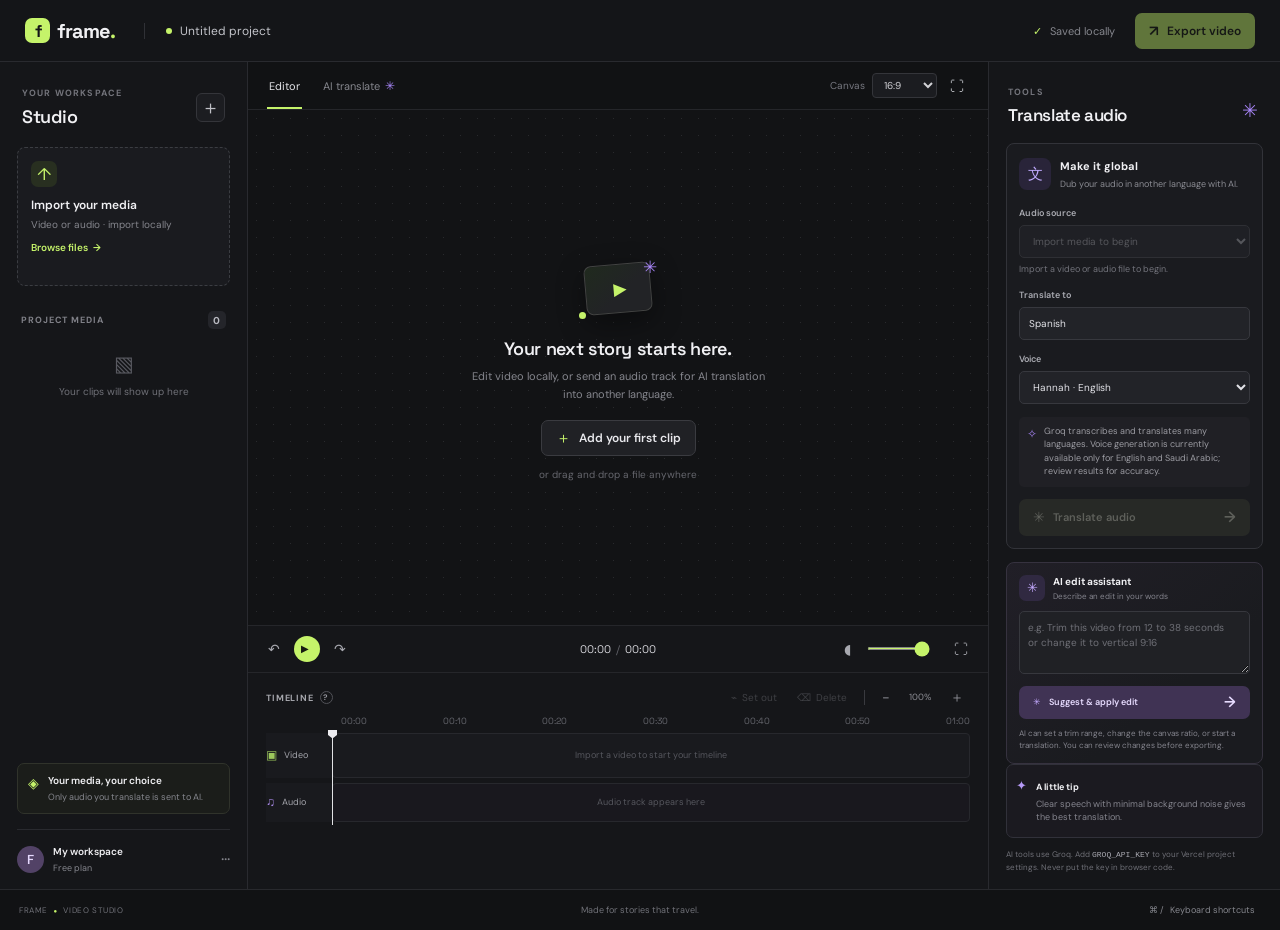
==== commit e62f7577: "Switch AI features to Groq and add AI edit assistant" ====
--- a/index.html
+++ b/index.html
@@ -109,19 +109,26 @@
               <option value="Spanish"></option><option value="French"></option><option value="German"></option><option value="Italian"></option><option value="Portuguese"></option><option value="Japanese"></option><option value="Korean"></option><option value="Chinese"></option><option value="Hindi"></option><option value="Arabic"></option><option value="English"></option><option value="Dutch"></option><option value="Russian"></option><option value="Turkish"></option><option value="Polish"></option><option value="Swedish"></option><option value="Ukrainian"></option><option value="Greek"></option><option value="Vietnamese"></option><option value="Thai"></option><option value="Hebrew"></option><option value="Indonesian"></option><option value="Swahili"></option><option value="Bengali"></option><option value="Urdu"></option><option value="Czech"></option><option value="Norwegian"></option><option value="Danish"></option><option value="Finnish"></option><option value="Romanian"></option><option value="Hungarian"></option><option value="Malay"></option><option value="Filipino"></option>
             </datalist>
             <label class="field-label voice-label" for="voice-select">Voice</label>
-            <select class="field-select" id="voice-select"><option value="alloy">Alloy · balanced</option><option value="nova">Nova · warm</option><option value="echo">Echo · deep</option><option value="shimmer">Shimmer · bright</option><option value="fable">Fable · expressive</option><option value="onyx">Onyx · rich</option></select>
-            <div class="quality-note"><span>✧</span><span>AI will transcribe, translate, and generate a new voiceover. Always review the result for accuracy.</span></div>
+            <select class="field-select" id="voice-select"><option value="hannah">Hannah · English</option><option value="troy">Troy · English</option><option value="austin">Austin · English</option><option value="autumn">Autumn · English</option><option value="diana">Diana · English</option><option value="daniel">Daniel · English</option><option value="fahad">Fahad · Saudi Arabic</option><option value="lulwa">Lulwa · Saudi Arabic</option><option value="noura">Noura · Saudi Arabic</option><option value="abdullah">Abdullah · Saudi Arabic</option><option value="sultan">Sultan · Saudi Arabic</option><option value="aisha">Aisha · Saudi Arabic</option></select>
+            <div class="quality-note"><span>✧</span><span>Groq transcribes and translates many languages. Voice generation is currently available only for English and Saudi Arabic; review results for accuracy.</span></div>
             <button class="button translate-button" id="translate-button" disabled><span class="translate-button-icon">✳</span> Translate audio <span class="button-arrow">→</span></button>
             <div class="translation-progress" id="translation-progress" hidden><div class="progress-top"><span id="progress-label">Preparing audio…</span><span class="spinner"></span></div><div class="progress-bar"><span></span></div><span class="progress-help">Keep this tab open while AI processes your audio.</span></div>
           </div>
           <div class="translation-result" id="translation-result" hidden>
             <div class="result-heading"><span class="result-check">✓</span><div><strong>Translation ready</strong><span id="result-language">Your translated audio</span></div></div>
-            <audio id="translated-audio" controls></audio>
-            <div class="result-actions"><button class="button button-secondary apply-dub" id="apply-dub-button" hidden>Preview with video</button><a class="download-link" id="download-audio" download="translated-audio.mp3">↓ Download audio</a></div>
+            <audio id="translated-audio" controls hidden></audio>
+            <p class="audio-unavailable" id="audio-unavailable"></p>
+            <div class="result-actions"><button class="button button-secondary apply-dub" id="apply-dub-button" hidden>Preview with video</button><a class="download-link" id="download-audio" download="translated-audio.wav" hidden>↓ Download audio</a><a class="download-link" id="download-transcript" download="translated-transcript.txt">↓ Download transcript</a></div>
             <details class="transcript-details"><summary>View translated transcript</summary><p id="translated-transcript"></p></details>
           </div>
+          <div class="ai-edit-card">
+            <div class="ai-edit-heading"><span class="ai-edit-icon">✳</span><div><strong>AI edit assistant</strong><span>Describe an edit in your words</span></div></div>
+            <textarea id="ai-edit-prompt" maxlength="2000" rows="3" placeholder="e.g. Trim this video from 12 to 38 seconds&#10;or change it to vertical 9:16"></textarea>
+            <button class="button ai-edit-button" id="ai-edit-button"><span>✳</span> Suggest &amp; apply edit <span class="button-arrow">→</span></button>
+            <p class="ai-edit-status" id="ai-edit-status" aria-live="polite">AI can set a trim range, change the canvas ratio, or start a translation. You can review changes before exporting.</p>
+          </div>
           <div class="tips-card"><span class="tips-icon">✦</span><div><strong>A little tip</strong><p>Clear speech with minimal background noise gives the best translation.</p></div></div>
-          <p class="api-note">Translation uses OpenAI. Add <code>OPENAI_API_KEY</code> to your Vercel project to enable it.</p>
+          <p class="api-note">AI tools use Groq. Add <code>GROQ_API_KEY</code> to your Vercel project settings. Never put the key in browser code.</p>
         </aside>
       </main>
       <footer class="footer"><span>FRAME <span class="footer-dot">●</span> VIDEO STUDIO</span><span>Made for stories that travel.</span><button id="keyboard-help">⌘ / &nbsp; Keyboard shortcuts</button></footer>
--- a/styles.css
+++ b/styles.css
@@ -48,6 +48,7 @@
 .inspector { display: flex; flex-direction: column; padding: 24px 17px 16px; background: #151619; border-left: 1px solid var(--line); min-height: calc(100vh - 103px); }.inspector-header { display: flex; align-items: flex-end; justify-content: space-between; margin: 0 2px 17px; }.inspector h2 { font-size: 17px; }.inspector-sparkle { color: var(--purple); font-size: 19px; padding: 0 3px 3px; }.translate-card { padding: 13px 12px 12px; border: 1px solid #323339; border-radius: 8px; background: #1a1b1f; }.card-intro { display: flex; align-items: center; gap: 9px; margin-bottom: 17px; }.translate-icon { width: 32px; height: 32px; display: grid; place-items: center; background: #292439; color: #c0aaff; border-radius: 8px; font-size: 15px; }.card-intro strong { font-size: 11px; }.card-intro p { margin: 4px 0 0; color: #8a8b92; font-size: 9px; }.field-label { display: block; margin: 12px 0 6px; color: #a9aab1; font-size: 9px; font-weight: 600; }.field-select { width: 100%; height: 33px; padding: 0 9px; border: 1px solid #37383e; border-radius: 5px; color: #e2e2e7; background: #222328; font-size: 10px; outline: none; }.field-select:focus { border-color: #8670bc; }.field-select:disabled { color: #6e6f75; cursor: default; }.source-hint { margin-top: 5px; color: #72737b; font-size: 9px; line-height: 1.5; }.voice-label { margin-top: 13px; }.quality-note { display: flex; align-items: flex-start; gap: 7px; margin-top: 13px; padding: 8px; border-radius: 5px; color: #9b9ba2; background: #202025; font-size: 9px; line-height: 1.5; }.quality-note span:first-child { color: var(--purple); font-size: 12px; }.translate-button { width: 100%; height: 37px; margin-top: 12px; color: #161812; background: var(--green); font-size: 11px; }.translate-button:hover:not(:disabled) { background: #d2ff7c; }.translate-button-icon { font-size: 14px; }.button-arrow { margin-left: auto; font-size: 15px; }.translate-button:disabled { opacity: .5; color: #a2a496; background: #34372d; }
 .translation-progress { margin-top: 13px; }.progress-top { display: flex; justify-content: space-between; color: #d8d8dd; font-size: 9px; }.spinner { width: 12px; height: 12px; border: 1px solid #42434a; border-top-color: var(--green); border-radius: 50%; animation: spin .75s linear infinite; }@keyframes spin { to { transform: rotate(360deg); } }.progress-bar { height: 3px; margin: 8px 0; border-radius: 5px; overflow: hidden; background: #32333a; }.progress-bar span { display: block; width: 40%; height: 100%; background: var(--green); animation: progress 2s ease-in-out infinite alternate; }@keyframes progress { to { width: 88%; } }.progress-help { color: #777880; font-size: 8px; }.translation-result { margin-top: 12px; border: 1px solid #34363b; border-radius: 7px; padding: 11px; background: #1b1c20; }.result-heading { display: flex; gap: 8px; align-items: center; margin-bottom: 9px; }.result-check { display: grid; place-items: center; width: 19px; height: 19px; border-radius: 50%; background: #293421; color: var(--green); }.result-heading div { display: flex; flex-direction: column; gap: 3px; }.result-heading strong { font-size: 10px; }.result-heading div span { color: #85868d; font-size: 8px; }.translation-result audio { width: 100%; height: 29px; }.result-actions { display: flex; align-items: center; justify-content: space-between; gap: 7px; margin-top: 8px; }.apply-dub { height: 28px; padding: 0 8px; font-size: 9px; }.apply-dub[hidden] { display: none; }.download-link { color: var(--green); text-decoration: none; font-size: 9px; font-weight: 600; }.download-link:hover { text-decoration: underline; }.transcript-details { border-top: 1px solid #303137; margin-top: 10px; padding-top: 8px; color: #92939a; font-size: 9px; }.transcript-details summary { cursor: pointer; }.transcript-details p { max-height: 100px; overflow: auto; line-height: 1.55; color: #c7c7cd; }
 .tips-card { display: flex; gap: 9px; margin-top: auto; padding: 12px 9px; border: 1px solid #31313a; border-radius: 7px; background: #1b1a20; }.tips-icon { color: #b69af7; font-size: 13px; }.tips-card strong { font-size: 9px; }.tips-card p { color: #85858e; font-size: 9px; line-height: 1.5; margin: 4px 0 0; }.api-note { margin: 10px 0 0; color: #6f7077; font-size: 8px; line-height: 1.5; }.api-note code { color: #aaaab2; }
+.ai-edit-card { margin-top: 13px; padding: 12px; border: 1px solid #36323f; border-radius: 8px; background: linear-gradient(140deg,#211f27,#1a1b1f 65%); }.ai-edit-heading { display: flex; align-items: center; gap: 8px; margin-bottom: 10px; }.ai-edit-icon { width: 26px; height: 26px; display: grid; place-items: center; border-radius: 7px; color: #c4aaff; background: #302941; }.ai-edit-heading div { display: flex; flex-direction: column; gap: 3px; }.ai-edit-heading strong { font-size: 10px; }.ai-edit-heading div span { color: #85858e; font-size: 8px; }.ai-edit-card textarea { width: 100%; resize: vertical; min-height: 63px; padding: 8px; border: 1px solid #37383e; border-radius: 5px; background: #202125; color: #eee; font: 10px/1.5 "DM Sans",sans-serif; outline: none; }.ai-edit-card textarea::placeholder { color: #6f7077; }.ai-edit-card textarea:focus { border-color: #8670bc; }.ai-edit-button { width: 100%; height: 33px; margin-top: 8px; background: #403354; color: #e7dcff; font-size: 9px; }.ai-edit-button:hover:not(:disabled) { background: #51416c; }.ai-edit-button>span:first-child { color: #c4aaff; }.ai-edit-button:disabled { opacity: .6; cursor: wait; }.ai-edit-status { min-height: 22px; margin: 8px 0 0; color: #85858e; font-size: 8px; line-height: 1.5; }.audio-unavailable { color: #a7a5b1; font-size: 9px; line-height: 1.5; }.translation-result audio[hidden],.translation-result .download-link[hidden] { display: none; }
 .footer { height: 41px; padding: 0 19px; display: flex; align-items: center; border-top: 1px solid #28292d; color: #707178; font-size: 8px; letter-spacing: .6px; }.footer-dot { color: var(--green); font-size: 6px; margin: 0 3px; }.footer>span:nth-child(2) { position: absolute; left: 50%; transform: translateX(-50%); font-size: 9px; letter-spacing: 0; }.footer button { margin-left: auto; border: 0; background: transparent; color: #85868d; font-size: 9px; }
 .keyboard-modal { position: fixed; inset: 0; z-index: 8; display: grid; place-items: center; background: #0009; }.keyboard-modal[hidden] { display: none; }.modal-card { position: relative; width: 300px; padding: 20px; border: 1px solid #393a40; border-radius: 10px; background: #1c1d21; box-shadow: 0 15px 50px #0009; }.modal-card h2 { font: 600 16px "Space Grotesk",sans-serif; margin: 0 0 15px; }.modal-card p { color: #b7b8bf; font-size: 11px; }.modal-close { position: absolute; top: 10px; right: 12px; border: 0; background: none; color: #8f9097; font-size: 19px; }.modal-card kbd { padding: 3px 6px; border: 1px solid #414248; border-radius: 4px; background: #292a2f; font: 10px "DM Sans",sans-serif; }
 @media (max-width: 1100px) { .workspace { grid-template-columns: 210px minmax(350px,1fr) 265px; }.sidebar { padding-right: 12px; padding-left: 12px; }.inspector { padding-right: 12px; padding-left: 12px; }.autosave { display: none; } }
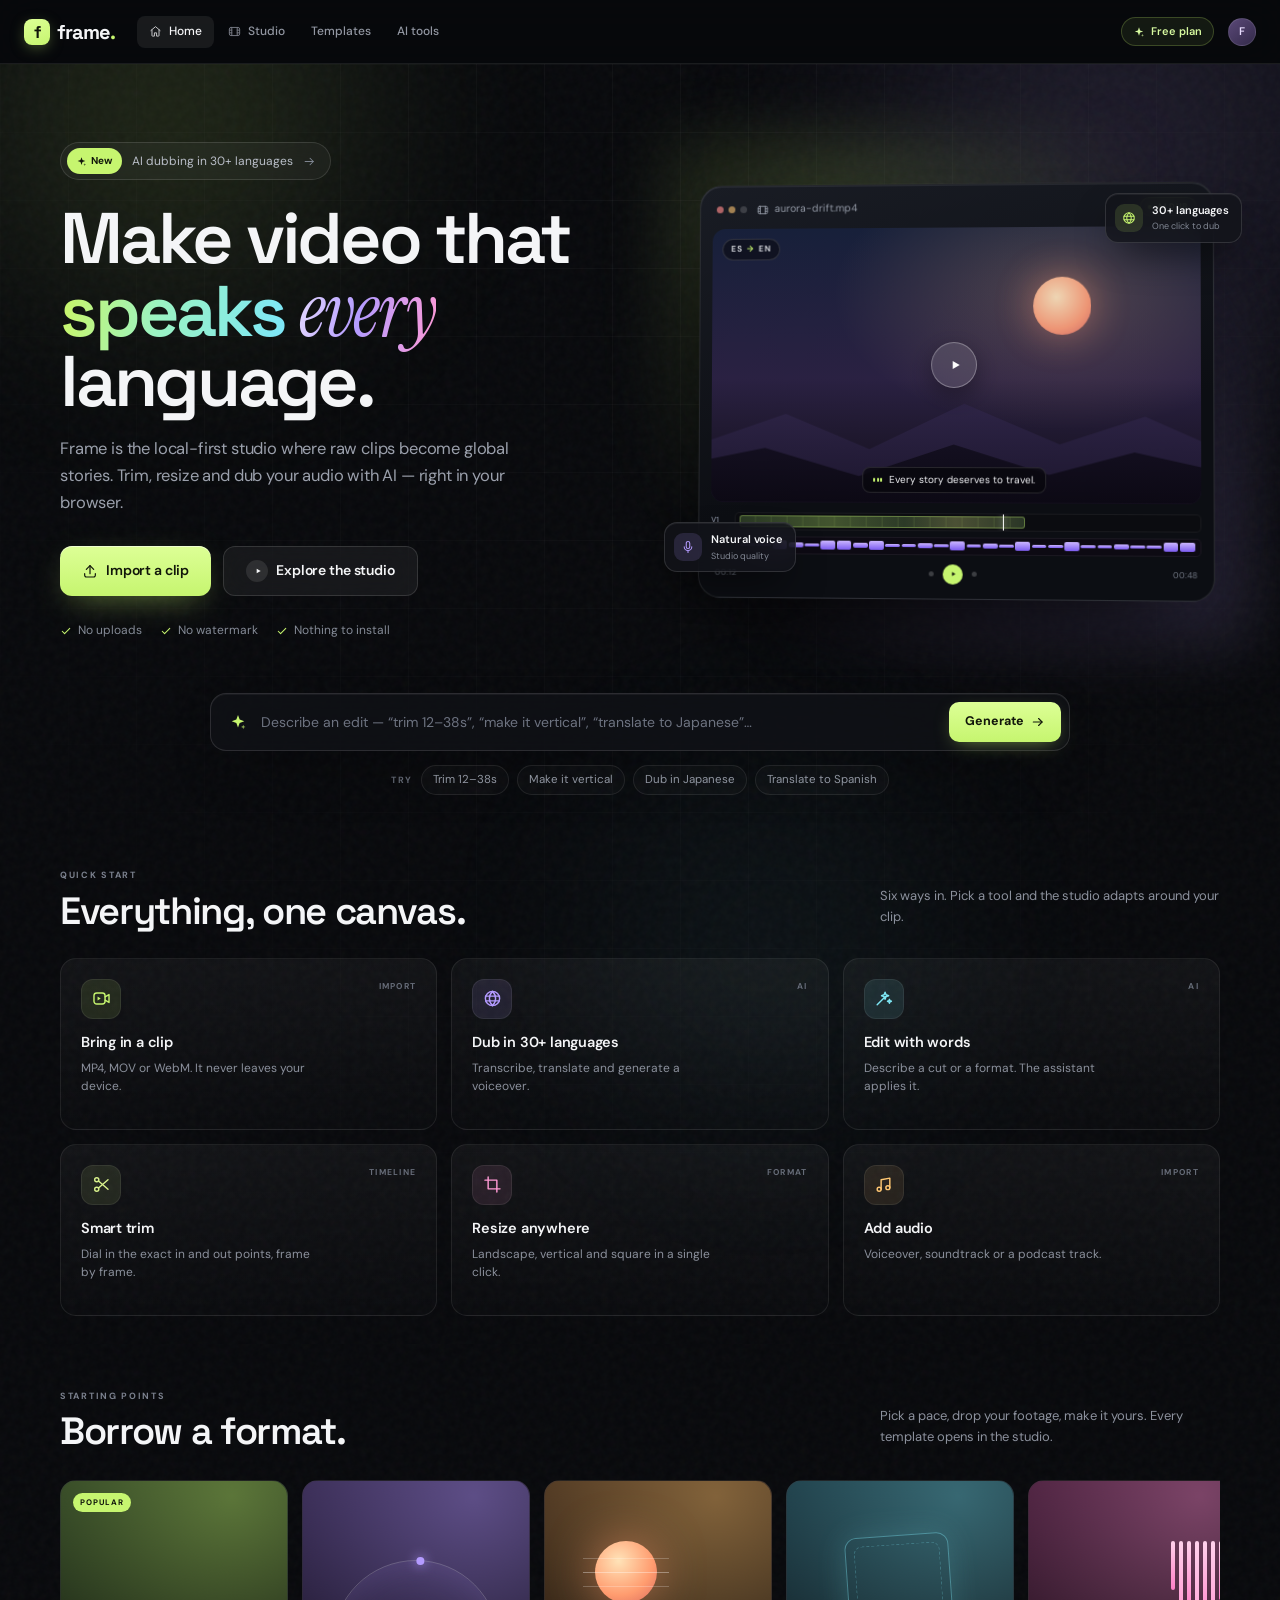
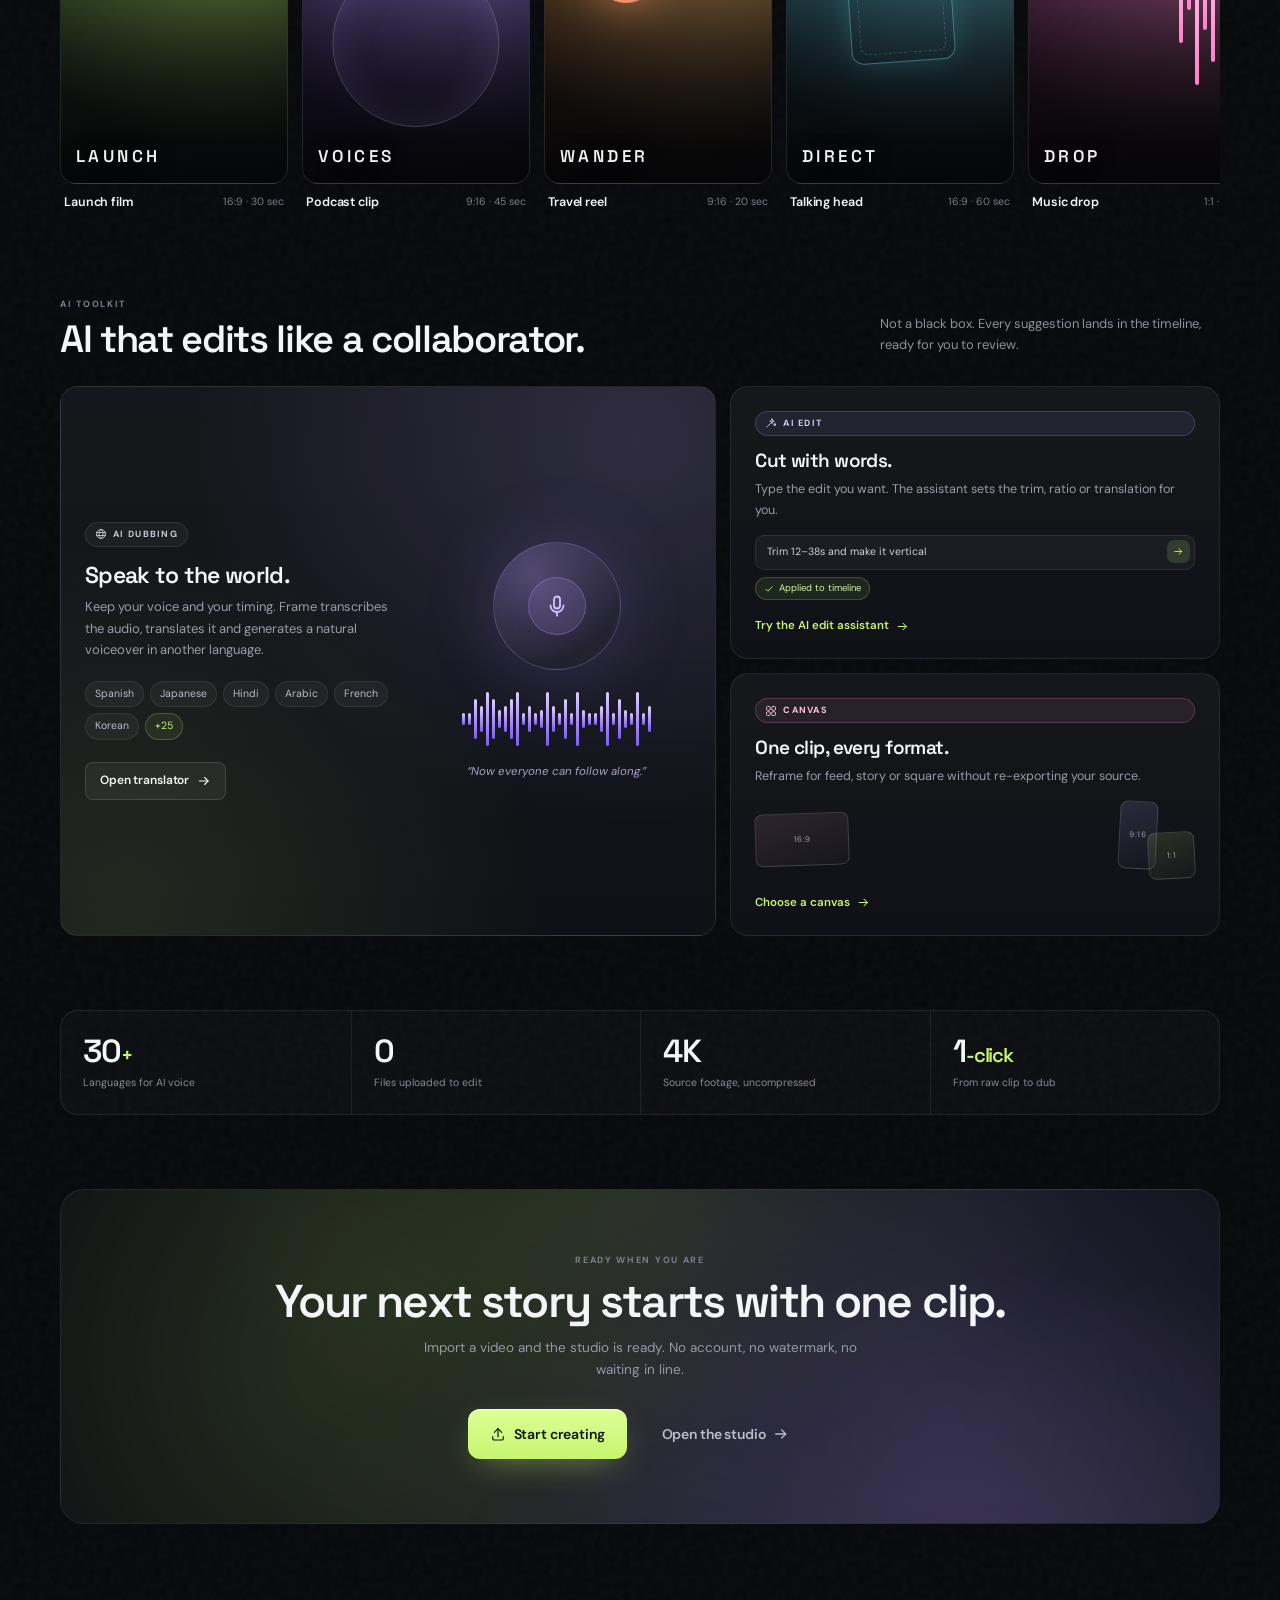
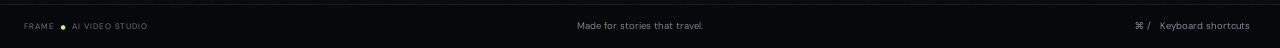
==== commit 943dc12a: "Speed up AI pipeline and refresh studio UI Extract audio locally with Web Audio instead of real-time" ====
--- a/index.html
+++ b/index.html
@@ -3,35 +3,403 @@
   <head>
     <meta charset="UTF-8" />
     <meta name="viewport" content="width=device-width, initial-scale=1.0" />
-    <meta name="theme-color" content="#111214" />
-    <meta name="description" content="A private, browser-based video editor with AI audio translation." />
-    <title>Frame — Video studio</title>
+    <meta name="theme-color" content="#08090c" />
+    <meta name="description" content="Frame is a local-first video studio with AI dubbing, smart trim, canvas resizing and one-click export." />
+    <title>Frame — AI video studio</title>
+    <link
+      rel="icon"
+      href="data:image/svg+xml,%3Csvg xmlns='http://www.w3.org/2000/svg' viewBox='0 0 64 64'%3E%3Crect width='64' height='64' rx='16' fill='%2308090c'/%3E%3Cpath d='M24 18h22v8H32v7h12v8H32v13h-8V18z' fill='%23f5f3ee'/%3E%3Ccircle cx='46' cy='46' r='6' fill='%23ff5c38'/%3E%3C/svg%3E"
+    />
     <link rel="preconnect" href="https://fonts.googleapis.com" />
     <link rel="preconnect" href="https://fonts.gstatic.com" crossorigin />
-    <link href="https://fonts.googleapis.com/css2?family=DM+Sans:wght@400;500;600;700&family=Space+Grotesk:wght@400;500;600;700&display=swap" rel="stylesheet" />
+    <link href="https://fonts.googleapis.com/css2?family=DM+Sans:opsz,wght@9..40,400;9..40,500;9..40,600;9..40,700&family=Instrument+Serif:ital@0;1&family=Space+Grotesk:wght@400;500;600;700&display=swap" rel="stylesheet" />
     <link rel="stylesheet" href="/styles.css" />
   </head>
   <body>
-    <div class="app-shell">
+    <!-- Icon sprite -->
+    <svg class="svg-sprite" aria-hidden="true" focusable="false">
+      <symbol id="i-spark" viewBox="0 0 24 24">
+        <path d="M12 2.6l2.2 6.2 6.2 2.2-6.2 2.2L12 19.4l-2.2-6.2L3.6 11l6.2-2.2L12 2.6Z" fill="currentColor" />
+        <path d="M19 15.6l.8 2.2 2.2.8-2.2.8-.8 2.2-.8-2.2-2.2-.8 2.2-.8.8-2.2Z" fill="currentColor" opacity=".7" />
+      </symbol>
+      <symbol id="i-play" viewBox="0 0 24 24"><path d="M8 5.2 20 12 8 18.8V5.2Z" fill="currentColor" /></symbol>
+      <symbol id="i-upload" viewBox="0 0 24 24" fill="none" stroke="currentColor" stroke-width="1.8" stroke-linecap="round" stroke-linejoin="round">
+        <path d="M12 16V4" /><path d="m6.5 9.5 5.5-5.5 5.5 5.5" /><path d="M4 16v2.5A2.5 2.5 0 0 0 6.5 21h11a2.5 2.5 0 0 0 2.5-2.5V16" />
+      </symbol>
+      <symbol id="i-video" viewBox="0 0 24 24" fill="none" stroke="currentColor" stroke-width="1.8" stroke-linecap="round" stroke-linejoin="round">
+        <rect x="2.5" y="5" width="14" height="14" rx="3.5" /><path d="m16.5 10 5-3v10l-5-3" /><path d="m7 9.5 4 2.5-4 2.5v-5Z" fill="currentColor" stroke="none" />
+      </symbol>
+      <symbol id="i-music" viewBox="0 0 24 24" fill="none" stroke="currentColor" stroke-width="1.8" stroke-linecap="round" stroke-linejoin="round">
+        <path d="M9 18V6l11-2v12" /><circle cx="6.5" cy="18" r="2.5" /><circle cx="17.5" cy="16" r="2.5" />
+      </symbol>
+      <symbol id="i-globe" viewBox="0 0 24 24" fill="none" stroke="currentColor" stroke-width="1.8" stroke-linecap="round" stroke-linejoin="round">
+        <circle cx="12" cy="12" r="9" /><path d="M3.5 9h17M3.5 15h17" /><path d="M12 3c2.6 2.6 3.9 5.6 3.9 9S14.6 18.4 12 21c-2.6-2.6-3.9-5.6-3.9-9S9.4 5.6 12 3Z" />
+      </symbol>
+      <symbol id="i-wand" viewBox="0 0 24 24" fill="none" stroke="currentColor" stroke-width="1.8" stroke-linecap="round" stroke-linejoin="round">
+        <path d="m4 20 10.5-10.5" /><path d="m14 4 1.2 3.3L18.5 8.5l-3.3 1.2L14 13l-1.2-3.3L9.5 8.5l3.3-1.2L14 4Z" /><path d="m19.5 13 .7 1.8 1.8.7-1.8.7-.7 1.8-.7-1.8-1.8-.7 1.8-.7.7-1.8Z" />
+      </symbol>
+      <symbol id="i-scissors" viewBox="0 0 24 24" fill="none" stroke="currentColor" stroke-width="1.8" stroke-linecap="round" stroke-linejoin="round">
+        <circle cx="6" cy="6" r="2.6" /><circle cx="6" cy="18" r="2.6" /><path d="m8.2 7.6 12 10.4M20.2 6 8.2 16.4" />
+      </symbol>
+      <symbol id="i-crop" viewBox="0 0 24 24" fill="none" stroke="currentColor" stroke-width="1.8" stroke-linecap="round" stroke-linejoin="round">
+        <path d="M6.5 2.5v15h15" /><path d="M2.5 6.5h15v15" />
+      </symbol>
+      <symbol id="i-arrow" viewBox="0 0 24 24" fill="none" stroke="currentColor" stroke-width="1.9" stroke-linecap="round" stroke-linejoin="round">
+        <path d="M4 12h15" /><path d="m13 6 6 6-6 6" />
+      </symbol>
+      <symbol id="i-check" viewBox="0 0 24 24" fill="none" stroke="currentColor" stroke-width="2.1" stroke-linecap="round" stroke-linejoin="round">
+        <path d="m4.5 12.5 4.7 4.7L19.5 6.8" />
+      </symbol>
+      <symbol id="i-film" viewBox="0 0 24 24" fill="none" stroke="currentColor" stroke-width="1.8" stroke-linecap="round" stroke-linejoin="round">
+        <rect x="2.5" y="4.5" width="19" height="15" rx="3" /><path d="M7 4.5v15M17 4.5v15M2.5 9.5h4.5M2.5 14.5h4.5M17 9.5h4.5M17 14.5h4.5" />
+      </symbol>
+      <symbol id="i-bolt" viewBox="0 0 24 24"><path d="M13.5 2 5 13.2h5.2L9.8 22 19 10.2h-5.4L13.5 2Z" fill="currentColor" /></symbol>
+      <symbol id="i-mic" viewBox="0 0 24 24" fill="none" stroke="currentColor" stroke-width="1.8" stroke-linecap="round" stroke-linejoin="round">
+        <rect x="9" y="2.5" width="6" height="12" rx="3" /><path d="M5.5 11.5a6.5 6.5 0 0 0 13 0M12 18v3.5" />
+      </symbol>
+      <symbol id="i-grid" viewBox="0 0 24 24" fill="none" stroke="currentColor" stroke-width="1.8" stroke-linejoin="round">
+        <rect x="3" y="3" width="7.5" height="7.5" rx="2" /><rect x="13.5" y="3" width="7.5" height="7.5" rx="2" /><rect x="3" y="13.5" width="7.5" height="7.5" rx="2" /><rect x="13.5" y="13.5" width="7.5" height="7.5" rx="2" />
+      </symbol>
+      <symbol id="i-home" viewBox="0 0 24 24" fill="none" stroke="currentColor" stroke-width="1.8" stroke-linecap="round" stroke-linejoin="round">
+        <path d="M3.5 10.2 12 3l8.5 7.2" /><path d="M5.5 9v10.5a1 1 0 0 0 1 1H10v-6h4v6h3.5a1 1 0 0 0 1-1V9" />
+      </symbol>
+      <symbol id="i-close" viewBox="0 0 24 24" fill="none" stroke="currentColor" stroke-width="2" stroke-linecap="round"><path d="m5 5 14 14M19 5 5 19" /></symbol>
+      <symbol id="i-pause" viewBox="0 0 24 24"><rect x="6.4" y="5" width="4.2" height="14" rx="1.5" fill="currentColor" /><rect x="13.4" y="5" width="4.2" height="14" rx="1.5" fill="currentColor" /></symbol>
+      <symbol id="i-rewind" viewBox="0 0 24 24" fill="none" stroke="currentColor" stroke-width="1.8" stroke-linecap="round" stroke-linejoin="round"><path d="M11 17.2 4.4 12 11 6.8v10.4Z" /><path d="M20 17.2 13.4 12 20 6.8v10.4Z" /></symbol>
+      <symbol id="i-forward" viewBox="0 0 24 24" fill="none" stroke="currentColor" stroke-width="1.8" stroke-linecap="round" stroke-linejoin="round"><path d="M13 17.2 19.6 12 13 6.8v10.4Z" /><path d="M4 17.2 10.6 12 4 6.8v10.4Z" /></symbol>
+      <symbol id="i-volume" viewBox="0 0 24 24" fill="none" stroke="currentColor" stroke-width="1.8" stroke-linecap="round" stroke-linejoin="round"><path d="M4 9.6v4.8h3.4L12 18.6V5.4L7.4 9.6H4Z" /><path d="M15.6 9.2a4 4 0 0 1 0 5.6M18.2 6.6a7.7 7.7 0 0 1 0 10.8" /></symbol>
+      <symbol id="i-mute" viewBox="0 0 24 24" fill="none" stroke="currentColor" stroke-width="1.8" stroke-linecap="round" stroke-linejoin="round"><path d="M4 9.6v4.8h3.4L12 18.6V5.4L7.4 9.6H4Z" /><path d="m15.6 9.6 5 5M20.6 9.6l-5 5" /></symbol>
+      <symbol id="i-expand" viewBox="0 0 24 24" fill="none" stroke="currentColor" stroke-width="1.8" stroke-linecap="round" stroke-linejoin="round"><path d="M9 3.5H3.5V9M15 3.5h5.5V9M9 20.5H3.5V15M15 20.5h5.5V15" /></symbol>
+      <symbol id="i-plus" viewBox="0 0 24 24" fill="none" stroke="currentColor" stroke-width="1.9" stroke-linecap="round"><path d="M12 5v14M5 12h14" /></symbol>
+      <symbol id="i-minus" viewBox="0 0 24 24" fill="none" stroke="currentColor" stroke-width="1.9" stroke-linecap="round"><path d="M5 12h14" /></symbol>
+      <symbol id="i-trash" viewBox="0 0 24 24" fill="none" stroke="currentColor" stroke-width="1.8" stroke-linecap="round" stroke-linejoin="round"><path d="M4.5 7h15M9 7V4.8h6V7M6.5 7l.9 12.2a1.8 1.8 0 0 0 1.8 1.6h5.6a1.8 1.8 0 0 0 1.8-1.6L17.5 7" /><path d="M10 11v6M14 11v6" /></symbol>
+      <symbol id="i-export" viewBox="0 0 24 24" fill="none" stroke="currentColor" stroke-width="1.9" stroke-linecap="round" stroke-linejoin="round"><path d="M7 17 17 7" /><path d="M8.5 7H17v8.5" /></symbol>
+      <symbol id="i-more" viewBox="0 0 24 24" fill="currentColor"><circle cx="5.5" cy="12" r="1.8" /><circle cx="12" cy="12" r="1.8" /><circle cx="18.5" cy="12" r="1.8" /></symbol>
+      <symbol id="i-shield" viewBox="0 0 24 24" fill="none" stroke="currentColor" stroke-width="1.8" stroke-linecap="round" stroke-linejoin="round"><path d="M12 3 4.8 6v5.8c0 4.3 3 7.2 7.2 9.2 4.2-2 7.2-4.9 7.2-9.2V6L12 3Z" /><path d="m9 12 2.2 2.2L15.5 10" /></symbol>
+      <symbol id="i-download" viewBox="0 0 24 24" fill="none" stroke="currentColor" stroke-width="1.9" stroke-linecap="round" stroke-linejoin="round"><path d="M12 4v11" /><path d="m7.4 10.6 4.6 4.6 4.6-4.6" /><path d="M4.5 19.5h15" /></symbol>
+    </svg>
+
+    <div class="app-shell is-home">
       <header class="topbar">
-        <a class="brand" href="#" aria-label="Frame home"><span class="brand-mark">f</span> frame<span class="brand-dot">.</span></a>
+        <a class="brand" href="#" id="brand-home" aria-label="Frame home"><span class="brand-mark">f</span> frame<span class="brand-dot">.</span></a>
+
+        <nav class="main-nav" aria-label="Primary">
+          <button class="nav-link is-active" type="button" data-view="home">
+            <svg class="icon"><use href="#i-home"></use></svg><span>Home</span>
+          </button>
+          <button class="nav-link" type="button" data-view="studio">
+            <svg class="icon"><use href="#i-film"></use></svg><span>Studio</span>
+          </button>
+          <button class="nav-link" type="button" data-scroll="templates"><span>Templates</span></button>
+          <button class="nav-link" type="button" data-scroll="features"><span>AI tools</span></button>
+        </nav>
+
         <div class="project-name"><span class="status-dot"></span><span id="project-name">Untitled project</span></div>
+
         <div class="top-actions">
+          <span class="plan-pill"><svg class="icon"><use href="#i-spark"></use></svg> Free plan</span>
           <span class="autosave"><span class="save-check">✓</span> Saved locally</span>
-          <button class="button button-primary" id="export-button" disabled><span class="export-icon">↗</span> Export video</button>
+          <button class="button button-primary" id="export-button" disabled><span class="export-icon"><svg class="icon"><use href="#i-export"></use></svg></span> Export video</button>
+          <div class="avatar top-avatar" title="My workspace">F</div>
         </div>
       </header>
 
-      <main class="workspace">
+      <!-- ================= HOME ================= -->
+      <main class="home-view" id="home-view">
+        <div class="home-bg" aria-hidden="true">
+          <span class="aurora aurora-1"></span>
+          <span class="aurora aurora-2"></span>
+          <span class="aurora aurora-3"></span>
+          <div class="home-grid"></div>
+          <div class="home-noise"></div>
+        </div>
+
+        <div class="home-inner">
+          <section class="hero">
+            <div class="hero-copy">
+              <a class="hero-pill" href="#features">
+                <span class="pill-badge"><svg class="icon"><use href="#i-spark"></use></svg> New</span>
+                <span>AI dubbing in 30+ languages</span>
+                <svg class="icon pill-arrow"><use href="#i-arrow"></use></svg>
+              </a>
+              <h1>Make video that<br /><span class="grad">speaks</span> <em>every</em> language.</h1>
+              <p class="hero-sub">Frame is the local-first studio where raw clips become global stories. Trim, resize and dub your audio with AI — right in your browser.</p>
+              <div class="hero-actions">
+                <button class="button button-primary button-lg" id="hero-upload">
+                  <svg class="icon"><use href="#i-upload"></use></svg> Import a clip
+                </button>
+                <button class="button button-glass button-lg" id="hero-studio">
+                  <span class="play-dot"><svg class="icon"><use href="#i-play"></use></svg></span> Explore the studio
+                </button>
+              </div>
+              <ul class="hero-meta">
+                <li><svg class="icon"><use href="#i-check"></use></svg> No uploads</li>
+                <li><svg class="icon"><use href="#i-check"></use></svg> No watermark</li>
+                <li><svg class="icon"><use href="#i-check"></use></svg> Nothing to install</li>
+              </ul>
+            </div>
+
+            <div class="hero-visual">
+              <div class="visual-halo"></div>
+              <div class="studio-mock">
+                <div class="mock-top">
+                  <span class="mock-dots"><i></i><i></i><i></i></span>
+                  <span class="mock-file"><svg class="icon"><use href="#i-film"></use></svg> aurora-drift.mp4</span>
+                  <span class="mock-live"><i></i> AI DUB</span>
+                </div>
+                <div class="mock-canvas">
+                  <div class="mock-sky"></div>
+                  <div class="mock-sun"></div>
+                  <div class="mock-ridge mock-ridge-back"></div>
+                  <div class="mock-ridge mock-ridge-front"></div>
+                  <span class="mock-lang">ES <span>→</span> EN</span>
+                  <button class="mock-play" type="button" tabindex="-1" aria-hidden="true"><svg class="icon"><use href="#i-play"></use></svg></button>
+                  <div class="mock-caption"><span class="caption-wave"><i></i><i></i><i></i></span> Every story deserves to travel.</div>
+                </div>
+                <div class="mock-tracks">
+                  <div class="mock-row">
+                    <span class="mock-row-label">V1</span>
+                    <div class="mock-lane"><span class="mock-clip"></span><span class="mock-playhead"></span></div>
+                  </div>
+                  <div class="mock-row">
+                    <span class="mock-row-label audio">A1</span>
+                    <div class="mock-lane audio">
+                      <span class="mock-wave">
+                        <i></i><i></i><i></i><i></i><i></i><i></i><i></i><i></i><i></i><i></i><i></i><i></i><i></i><i></i><i></i><i></i><i></i><i></i><i></i><i></i><i></i><i></i><i></i><i></i><i></i><i></i><i></i><i></i>
+                      </span>
+                    </div>
+                  </div>
+                </div>
+                <div class="mock-foot">
+                  <span>00:12</span>
+                  <span class="mock-controls"><i></i><b><svg class="icon"><use href="#i-play"></use></svg></b><i></i></span>
+                  <span>00:48</span>
+                </div>
+              </div>
+              <div class="float-chip chip-lang"><span class="chip-ico"><svg class="icon"><use href="#i-globe"></use></svg></span><div><strong>30+ languages</strong><small>One click to dub</small></div></div>
+              <div class="float-chip chip-voice"><span class="chip-ico"><svg class="icon"><use href="#i-mic"></use></svg></span><div><strong>Natural voice</strong><small>Studio quality</small></div></div>
+            </div>
+          </section>
+
+          <form class="prompt-dock" id="home-prompt-form">
+            <span class="prompt-icon"><svg class="icon"><use href="#i-spark"></use></svg></span>
+            <label class="sr-only" for="home-prompt">Describe the video you want to make</label>
+            <input id="home-prompt" type="text" autocomplete="off" placeholder="Describe an edit — “trim 12–38s”, “make it vertical”, “translate to Japanese”…" />
+            <button class="prompt-submit" type="submit">Generate <svg class="icon"><use href="#i-arrow"></use></svg></button>
+          </form>
+          <div class="prompt-chips">
+            <span class="chips-label">Try</span>
+            <button class="chip" type="button" data-prompt="Trim this video from 12 to 38 seconds">Trim 12–38s</button>
+            <button class="chip" type="button" data-prompt="Change the canvas to vertical 9:16">Make it vertical</button>
+            <button class="chip" type="button" data-prompt="Translate the audio to Japanese">Dub in Japanese</button>
+            <button class="chip" type="button" data-prompt="Translate the audio to Spanish">Translate to Spanish</button>
+          </div>
+
+          <section class="home-section" id="quickstart">
+            <div class="section-head">
+              <div>
+                <p class="eyebrow">QUICK START</p>
+                <h2>Everything, one canvas.</h2>
+              </div>
+              <p class="section-sub">Six ways in. Pick a tool and the studio adapts around your clip.</p>
+            </div>
+            <div class="quick-grid">
+              <button class="quick-card" type="button" data-action="video">
+                <span class="quick-ico tint-green"><svg class="icon"><use href="#i-video"></use></svg></span>
+                <span class="quick-tag">IMPORT</span>
+                <strong>Bring in a clip</strong>
+                <span class="quick-copy">MP4, MOV or WebM. It never leaves your device.</span>
+                <span class="quick-arrow"><svg class="icon"><use href="#i-arrow"></use></svg></span>
+              </button>
+              <button class="quick-card" type="button" data-action="translate">
+                <span class="quick-ico tint-violet"><svg class="icon"><use href="#i-globe"></use></svg></span>
+                <span class="quick-tag">AI</span>
+                <strong>Dub in 30+ languages</strong>
+                <span class="quick-copy">Transcribe, translate and generate a voiceover.</span>
+                <span class="quick-arrow"><svg class="icon"><use href="#i-arrow"></use></svg></span>
+              </button>
+              <button class="quick-card" type="button" data-action="edit">
+                <span class="quick-ico tint-cyan"><svg class="icon"><use href="#i-wand"></use></svg></span>
+                <span class="quick-tag">AI</span>
+                <strong>Edit with words</strong>
+                <span class="quick-copy">Describe a cut or a format. The assistant applies it.</span>
+                <span class="quick-arrow"><svg class="icon"><use href="#i-arrow"></use></svg></span>
+              </button>
+              <button class="quick-card" type="button" data-action="trim">
+                <span class="quick-ico tint-lime"><svg class="icon"><use href="#i-scissors"></use></svg></span>
+                <span class="quick-tag">TIMELINE</span>
+                <strong>Smart trim</strong>
+                <span class="quick-copy">Dial in the exact in and out points, frame by frame.</span>
+                <span class="quick-arrow"><svg class="icon"><use href="#i-arrow"></use></svg></span>
+              </button>
+              <button class="quick-card" type="button" data-action="canvas">
+                <span class="quick-ico tint-pink"><svg class="icon"><use href="#i-crop"></use></svg></span>
+                <span class="quick-tag">FORMAT</span>
+                <strong>Resize anywhere</strong>
+                <span class="quick-copy">Landscape, vertical and square in a single click.</span>
+                <span class="quick-arrow"><svg class="icon"><use href="#i-arrow"></use></svg></span>
+              </button>
+              <button class="quick-card" type="button" data-action="audio">
+                <span class="quick-ico tint-amber"><svg class="icon"><use href="#i-music"></use></svg></span>
+                <span class="quick-tag">IMPORT</span>
+                <strong>Add audio</strong>
+                <span class="quick-copy">Voiceover, soundtrack or a podcast track.</span>
+                <span class="quick-arrow"><svg class="icon"><use href="#i-arrow"></use></svg></span>
+              </button>
+            </div>
+          </section>
+
+          <section class="home-section" id="templates">
+            <div class="section-head">
+              <div>
+                <p class="eyebrow">STARTING POINTS</p>
+                <h2>Borrow a format.</h2>
+              </div>
+              <p class="section-sub">Pick a pace, drop your footage, make it yours. Every template opens in the studio.</p>
+            </div>
+            <div class="template-rail">
+              <button class="template-card" type="button" data-template="Launch film">
+                <span class="tpl-art tpl-launch">
+                  <span class="tpl-glow"></span>
+                  <span class="tpl-word">LAUNCH</span>
+                  <span class="tpl-badge">POPULAR</span>
+                  <span class="tpl-play"><svg class="icon"><use href="#i-play"></use></svg></span>
+                </span>
+                <span class="tpl-info"><strong>Launch film</strong><span>16:9 · 30 sec</span></span>
+              </button>
+              <button class="template-card" type="button" data-template="Podcast clip">
+                <span class="tpl-art tpl-podcast">
+                  <span class="tpl-glow"></span>
+                  <span class="tpl-orbit"></span>
+                  <span class="tpl-word">VOICES</span>
+                  <span class="tpl-play"><svg class="icon"><use href="#i-play"></use></svg></span>
+                </span>
+                <span class="tpl-info"><strong>Podcast clip</strong><span>9:16 · 45 sec</span></span>
+              </button>
+              <button class="template-card" type="button" data-template="Travel reel">
+                <span class="tpl-art tpl-travel">
+                  <span class="tpl-glow"></span>
+                  <span class="tpl-sun"></span>
+                  <span class="tpl-word">WANDER</span>
+                  <span class="tpl-play"><svg class="icon"><use href="#i-play"></use></svg></span>
+                </span>
+                <span class="tpl-info"><strong>Travel reel</strong><span>9:16 · 20 sec</span></span>
+              </button>
+              <button class="template-card" type="button" data-template="Talking head">
+                <span class="tpl-art tpl-head">
+                  <span class="tpl-glow"></span>
+                  <span class="tpl-frame"></span>
+                  <span class="tpl-word">DIRECT</span>
+                  <span class="tpl-play"><svg class="icon"><use href="#i-play"></use></svg></span>
+                </span>
+                <span class="tpl-info"><strong>Talking head</strong><span>16:9 · 60 sec</span></span>
+              </button>
+              <button class="template-card" type="button" data-template="Music drop">
+                <span class="tpl-art tpl-music">
+                  <span class="tpl-glow"></span>
+                  <span class="tpl-bars"><i></i><i></i><i></i><i></i><i></i><i></i><i></i><i></i><i></i></span>
+                  <span class="tpl-word">DROP</span>
+                  <span class="tpl-play"><svg class="icon"><use href="#i-play"></use></svg></span>
+                </span>
+                <span class="tpl-info"><strong>Music drop</strong><span>1:1 · 15 sec</span></span>
+              </button>
+              <button class="template-card" type="button" data-template="Product loop">
+                <span class="tpl-art tpl-product">
+                  <span class="tpl-glow"></span>
+                  <span class="tpl-ring"></span>
+                  <span class="tpl-word">FORM</span>
+                  <span class="tpl-play"><svg class="icon"><use href="#i-play"></use></svg></span>
+                </span>
+                <span class="tpl-info"><strong>Product loop</strong><span>1:1 · 10 sec</span></span>
+              </button>
+            </div>
+          </section>
+
+          <section class="home-section" id="features">
+            <div class="section-head">
+              <div>
+                <p class="eyebrow">AI TOOLKIT</p>
+                <h2>AI that edits like a collaborator.</h2>
+              </div>
+              <p class="section-sub">Not a black box. Every suggestion lands in the timeline, ready for you to review.</p>
+            </div>
+            <div class="feature-grid">
+              <article class="feature-card feature-dub">
+                <div class="feature-copy">
+                  <span class="feature-tag"><svg class="icon"><use href="#i-globe"></use></svg> AI DUBBING</span>
+                  <h3>Speak to the world.</h3>
+                  <p>Keep your voice and your timing. Frame transcribes the audio, translates it and generates a natural voiceover in another language.</p>
+                  <div class="lang-chips">
+                    <span>Spanish</span><span>Japanese</span><span>Hindi</span><span>Arabic</span><span>French</span><span>Korean</span><span>+25</span>
+                  </div>
+                  <button class="button button-glass feature-cta" type="button" data-action="translate">Open translator <svg class="icon"><use href="#i-arrow"></use></svg></button>
+                </div>
+                <div class="dub-visual" aria-hidden="true">
+                  <div class="dub-disc"><span><svg class="icon"><use href="#i-mic"></use></svg></span></div>
+                  <div class="dub-wave">
+                    <i></i><i></i><i></i><i></i><i></i><i></i><i></i><i></i><i></i><i></i><i></i><i></i><i></i><i></i><i></i><i></i><i></i><i></i><i></i><i></i><i></i><i></i><i></i><i></i><i></i><i></i><i></i><i></i><i></i><i></i><i></i><i></i>
+                  </div>
+                  <span class="dub-caption">“Now everyone can follow along.”</span>
+                </div>
+              </article>
+
+              <article class="feature-card feature-small">
+                <span class="feature-tag tint-violet"><svg class="icon"><use href="#i-wand"></use></svg> AI EDIT</span>
+                <h3>Cut with words.</h3>
+                <p>Type the edit you want. The assistant sets the trim, ratio or translation for you.</p>
+                <div class="mini-prompt" aria-hidden="true">
+                  <span class="mini-input">Trim 12–38s and make it vertical</span>
+                  <span class="mini-send"><svg class="icon"><use href="#i-arrow"></use></svg></span>
+                  <span class="mini-reply"><svg class="icon"><use href="#i-check"></use></svg> Applied to timeline</span>
+                </div>
+                <button class="feature-link" type="button" data-action="edit">Try the AI edit assistant <svg class="icon"><use href="#i-arrow"></use></svg></button>
+              </article>
+
+              <article class="feature-card feature-small">
+                <span class="feature-tag tint-pink"><svg class="icon"><use href="#i-grid"></use></svg> CANVAS</span>
+                <h3>One clip, every format.</h3>
+                <p>Reframe for feed, story or square without re-exporting your source.</p>
+                <div class="ratio-stack" aria-hidden="true">
+                  <span class="ratio-frame r-wide">16:9</span>
+                  <span class="ratio-frame r-tall">9:16</span>
+                  <span class="ratio-frame r-square">1:1</span>
+                </div>
+                <button class="feature-link" type="button" data-action="canvas">Choose a canvas <svg class="icon"><use href="#i-arrow"></use></svg></button>
+              </article>
+            </div>
+          </section>
+
+          <section class="stats-strip" aria-label="Frame at a glance">
+            <div class="stat"><strong>30<span>+</span></strong><span>Languages for AI voice</span></div>
+            <div class="stat"><strong>0</strong><span>Files uploaded to edit</span></div>
+            <div class="stat"><strong>4K</strong><span>Source footage, uncompressed</span></div>
+            <div class="stat"><strong>1<span>-click</span></strong><span>From raw clip to dub</span></div>
+          </section>
+
+          <section class="home-cta">
+            <div class="cta-glow" aria-hidden="true"></div>
+            <p class="eyebrow">READY WHEN YOU ARE</p>
+            <h2>Your next story starts with one clip.</h2>
+            <p>Import a video and the studio is ready. No account, no watermark, no waiting in line.</p>
+            <div class="cta-actions">
+              <button class="button button-primary button-lg" id="home-cta-upload"><svg class="icon"><use href="#i-upload"></use></svg> Start creating</button>
+              <button class="button button-ghost button-lg" id="home-cta-studio">Open the studio <svg class="icon"><use href="#i-arrow"></use></svg></button>
+            </div>
+          </section>
+        </div>
+      </main>
+
+      <!-- ================= STUDIO ================= -->
+      <main class="workspace" id="studio-view" hidden>
         <aside class="sidebar">
           <div class="sidebar-heading">
             <div><p class="eyebrow">YOUR WORKSPACE</p><h1>Studio</h1></div>
-            <button class="icon-button" id="add-media-button" title="Add media" aria-label="Add media">＋</button>
+            <button class="icon-button" id="add-media-button" title="Add media" aria-label="Add media"><svg class="icon"><use href="#i-plus"></use></svg></button>
           </div>
           <button class="upload-card" id="upload-button">
-            <span class="upload-symbol">↑</span>
+            <span class="upload-symbol"><svg class="icon"><use href="#i-upload"></use></svg></span>
             <span class="upload-title">Import your media</span>
-            <span class="upload-description">Video or audio · import locally</span>
+            <span class="upload-description">Video or audio · stays on device</span>
             <span class="upload-cta">Browse files <span>→</span></span>
           </button>
           <input id="video-input" type="file" accept="video/*" hidden />
@@ -45,8 +413,8 @@
           </div>
 
           <div class="sidebar-bottom">
-            <div class="privacy-card"><span class="privacy-icon">◈</span><div><strong>Your media, your choice</strong><span>Only audio you translate is sent to AI.</span></div></div>
-            <div class="profile"><div class="avatar">F</div><div><strong>My workspace</strong><span>Free plan</span></div><span class="profile-menu">···</span></div>
+            <div class="privacy-card"><span class="privacy-icon"><svg class="icon"><use href="#i-shield"></use></svg></span><div><strong>Your media, your choice</strong><span>Only audio you translate is sent to AI.</span></div></div>
+            <div class="profile"><div class="avatar">F</div><div><strong>My workspace</strong><span>Free plan</span></div><span class="profile-menu"><svg class="icon"><use href="#i-more"></use></svg></span></div>
           </div>
         </aside>
 
@@ -73,22 +441,21 @@
               <div class="audio-art"><span>♫</span></div><p id="audio-preview-title">Audio ready to translate</p>
               <audio id="audio-player" controls></audio>
             </div>
-            <div class="toast" id="toast" role="status" aria-live="polite"></div>
           </div>
 
           <div class="transport">
-            <div class="transport-left"><button class="transport-icon" id="skip-back" aria-label="Back 5 seconds">↶</button><button class="play-button" id="play-button" aria-label="Play">▶</button><button class="transport-icon" id="skip-forward" aria-label="Forward 5 seconds">↷</button></div>
+            <div class="transport-left"><button class="transport-icon" id="skip-back" aria-label="Back 5 seconds" title="Back 5 seconds"><svg class="icon"><use href="#i-rewind"></use></svg></button><button class="play-button" id="play-button" aria-label="Play" title="Play / pause (Space)"><svg class="icon"><use href="#i-play"></use></svg></button><button class="transport-icon" id="skip-forward" aria-label="Forward 5 seconds" title="Forward 5 seconds"><svg class="icon"><use href="#i-forward"></use></svg></button></div>
             <div class="time-display"><span id="current-time">00:00</span><span class="time-divider">/</span><span id="duration-time">00:00</span></div>
-            <div class="transport-right"><button class="transport-icon" id="volume-button" aria-label="Toggle mute">◖</button><input id="volume-slider" type="range" min="0" max="1" step="0.05" value="1" aria-label="Volume" /><button class="transport-icon fullscreen-button" id="fullscreen-button" aria-label="Fullscreen">⛶</button></div>
+            <div class="transport-right"><button class="transport-icon" id="volume-button" aria-label="Toggle mute" title="Mute"><svg class="icon"><use href="#i-volume"></use></svg></button><input id="volume-slider" type="range" min="0" max="1" step="0.05" value="1" aria-label="Volume" /><button class="transport-icon fullscreen-button" id="fullscreen-button" aria-label="Fullscreen" title="Fullscreen"><svg class="icon"><use href="#i-expand"></use></svg></button></div>
           </div>
 
           <section class="timeline">
-            <div class="timeline-heading"><div class="timeline-title">TIMELINE <span class="timeline-help" title="Set the trim handles to choose the section you want to export.">?</span></div><div class="timeline-tools"><button class="tool-button" id="split-button" disabled title="Set the out point at the playhead">⌁ <span>Set out</span></button><button class="tool-button" id="delete-button" disabled title="Remove current clip">⌫ <span>Delete</span></button><span class="tool-divider"></span><button class="tool-button zoom-button" id="zoom-out" title="Zoom out">−</button><span class="zoom-level" id="zoom-level">100%</span><button class="tool-button zoom-button" id="zoom-in" title="Zoom in">＋</button></div></div>
+            <div class="timeline-heading"><div class="timeline-title">TIMELINE <span class="timeline-help" title="Set the trim handles to choose the section you want to export.">?</span></div><div class="timeline-tools"><button class="tool-button" id="split-button" disabled title="Set the out point at the playhead"><svg class="icon"><use href="#i-scissors"></use></svg> <span>Set out</span></button><button class="tool-button" id="delete-button" disabled title="Remove current clip"><svg class="icon"><use href="#i-trash"></use></svg> <span>Delete</span></button><span class="tool-divider"></span><button class="tool-button zoom-button" id="zoom-out" title="Zoom out" aria-label="Zoom out"><svg class="icon"><use href="#i-minus"></use></svg></button><span class="zoom-level" id="zoom-level">100%</span><button class="tool-button zoom-button" id="zoom-in" title="Zoom in" aria-label="Zoom in"><svg class="icon"><use href="#i-plus"></use></svg></button></div></div>
             <div class="ruler" id="ruler"><span>00:00</span><span>00:10</span><span>00:20</span><span>00:30</span><span>00:40</span><span>00:50</span><span>01:00</span></div>
             <div class="timeline-content" id="timeline-content">
-              <div class="track-label"><span class="track-icon">▣</span> Video</div>
+              <div class="track-label"><span class="track-icon"><svg class="icon"><use href="#i-video"></use></svg></span> Video</div>
               <div class="track-lane" id="track-lane"><div class="timeline-empty">Import a video to start your timeline</div></div>
-              <div class="track-label audio-track-label"><span class="track-icon">♫</span> Audio</div>
+              <div class="track-label audio-track-label"><span class="track-icon"><svg class="icon"><use href="#i-music"></use></svg></span> Audio</div>
               <div class="track-lane audio-lane" id="audio-lane"><div class="timeline-empty audio-empty">Audio track appears here</div></div>
               <div class="playhead" id="playhead"><span></span></div>
             </div>
@@ -131,9 +498,14 @@
           <p class="api-note">AI tools use Groq. Add <code>GROQ_API_KEY</code> to your Vercel project settings. Never put the key in browser code.</p>
         </aside>
       </main>
-      <footer class="footer"><span>FRAME <span class="footer-dot">●</span> VIDEO STUDIO</span><span>Made for stories that travel.</span><button id="keyboard-help">⌘ / &nbsp; Keyboard shortcuts</button></footer>
+
+      <div class="toast" id="toast" role="status" aria-live="polite"></div>
+
+      <footer class="footer"><span>FRAME <span class="footer-dot">●</span> AI VIDEO STUDIO</span><span>Made for stories that travel.</span><button id="keyboard-help">⌘ / &nbsp; Keyboard shortcuts</button></footer>
     </div>
-    <div class="keyboard-modal" id="keyboard-modal" hidden><div class="modal-card"><button class="modal-close" id="modal-close">×</button><h2>Keyboard shortcuts</h2><p><kbd>Space</kbd> Play / pause</p><p><kbd>←</kbd> <kbd>→</kbd> Step 5 seconds</p><p><kbd>⌘</kbd> <kbd>O</kbd> Import video</p></div></div>
+
+    <div class="keyboard-modal" id="keyboard-modal" hidden><div class="modal-card"><button class="modal-close" id="modal-close" aria-label="Close">×</button><h2>Keyboard shortcuts</h2><p><kbd>Space</kbd> Play / pause</p><p><kbd>←</kbd> <kbd>→</kbd> Step 5 seconds</p><p><kbd>⌘</kbd> <kbd>O</kbd> Import video</p></div></div>
     <script src="/app.js" defer></script>
+    <script src="/home.js" defer></script>
   </body>
 </html>
--- a/styles.css
+++ b/styles.css
@@ -1,55 +1,1228 @@
+/* =========================================================
+   Frame — AI video studio
+   Design tokens
+   ========================================================= */
 :root {
   color-scheme: dark;
-  --bg: #111214;
-  --panel: #17181b;
-  --panel-raised: #1d1e22;
-  --line: #292a2f;
-  --muted: #85868d;
-  --soft: #b7b8bf;
-  --text: #f0f0f3;
-  --green: #c5f36a;
-  --green-dark: #253418;
-  --purple: #a886f8;
-  font-family: "DM Sans", sans-serif;
+  --bg: #08090c;
+  --bg-soft: #0b0d11;
+  --panel: #111318;
+  --panel-raised: #171a21;
+  --line: rgba(255, 255, 255, 0.08);
+  --line-strong: rgba(255, 255, 255, 0.14);
+  --muted: #8b909c;
+  --soft: #b9bec9;
+  --text: #f4f5f7;
+  --green: #c6f56f;
+  --green-bright: #ddff96;
+  --green-dark: #253617;
+  --violet: #b49bff;
+  --cyan: #7ee7f5;
+  --pink: #ff9ad5;
+  --amber: #ffc773;
+  --danger: #ff8a8a;
+  --radius-sm: 8px;
+  --radius: 12px;
+  --radius-lg: 18px;
+  --radius-xl: 24px;
+  --topbar-h: 64px;
+  --footer-h: 44px;
+  --font-body: "DM Sans", system-ui, -apple-system, "Segoe UI", sans-serif;
+  --font-display: "Space Grotesk", "DM Sans", system-ui, sans-serif;
+  --font-serif: "Instrument Serif", Georgia, "Times New Roman", serif;
+  font-family: var(--font-body);
   font-synthesis: none;
   text-rendering: optimizeLegibility;
-}
+  -webkit-font-smoothing: antialiased;
+}
+
 * { box-sizing: border-box; }
-body { margin: 0; min-width: 760px; min-height: 100vh; color: var(--text); background: var(--bg); font-size: 13px; }
-button, select, input { font: inherit; }
+[hidden] { display: none !important; }
+html { scroll-behavior: smooth; }
+body {
+  margin: 0;
+  min-width: 360px;
+  min-height: 100vh;
+  color: var(--text);
+  background: var(--bg);
+  font-size: 13px;
+  line-height: 1.4;
+  overflow-x: hidden;
+}
+::selection { background: rgba(198, 245, 111, 0.28); color: #fff; }
+*::-webkit-scrollbar { width: 10px; height: 10px; }
+*::-webkit-scrollbar-track { background: transparent; }
+*::-webkit-scrollbar-thumb { background: #24272f; border: 2px solid var(--bg); border-radius: 99px; }
+*::-webkit-scrollbar-thumb:hover { background: #333742; }
+button, select, input, textarea { font: inherit; }
 button { color: inherit; cursor: pointer; }
+a { color: inherit; }
+:focus-visible { outline: 2px solid rgba(198, 245, 111, 0.7); outline-offset: 2px; }
+
+.svg-sprite { position: absolute; width: 0; height: 0; overflow: hidden; }
+.icon { width: 1em; height: 1em; display: inline-block; flex: 0 0 auto; vertical-align: -0.12em; }
+.sr-only { position: absolute; width: 1px; height: 1px; padding: 0; margin: -1px; overflow: hidden; clip: rect(0 0 0 0); white-space: nowrap; border: 0; }
+
 .app-shell { display: flex; flex-direction: column; min-height: 100vh; }
-.topbar { height: 62px; display: flex; align-items: center; padding: 0 25px; border-bottom: 1px solid var(--line); background: #141518; gap: 29px; }
-.brand { color: var(--text); font: 700 20px "Space Grotesk",sans-serif; letter-spacing: -1px; text-decoration: none; display: flex; align-items: center; gap: 7px; }
-.brand-mark { width: 25px; height: 25px; display: grid; place-items: center; color: #141518; background: var(--green); border-radius: 7px; font-size: 17px; }
+
+/* =========================================================
+   Buttons + shared bits
+   ========================================================= */
+.button {
+  height: 36px;
+  border: 0;
+  border-radius: 8px;
+  padding: 0 14px;
+  display: inline-flex;
+  align-items: center;
+  justify-content: center;
+  gap: 8px;
+  font-weight: 600;
+  font-size: 12px;
+  letter-spacing: -0.01em;
+  transition: background 0.2s ease, transform 0.2s ease, border-color 0.2s ease, box-shadow 0.2s ease;
+}
+.button:disabled { cursor: not-allowed; opacity: 0.43; }
+.button:not(:disabled):hover { transform: translateY(-1px); }
+.button-lg { height: 50px; padding: 0 22px; font-size: 14px; border-radius: 12px; }
+.button-lg .icon { font-size: 16px; }
+.button-primary {
+  color: #11150a;
+  background: linear-gradient(180deg, var(--green-bright), var(--green));
+  box-shadow: 0 10px 34px -12px rgba(198, 245, 111, 0.55), inset 0 1px 0 rgba(255, 255, 255, 0.55);
+}
+.button-primary:not(:disabled):hover { filter: brightness(1.04); box-shadow: 0 14px 40px -12px rgba(198, 245, 111, 0.7), inset 0 1px 0 rgba(255, 255, 255, 0.6); }
+.button-glass {
+  color: var(--text);
+  background: rgba(255, 255, 255, 0.055);
+  border: 1px solid rgba(255, 255, 255, 0.13);
+  backdrop-filter: blur(14px);
+}
+.button-glass:not(:disabled):hover { background: rgba(255, 255, 255, 0.09); border-color: rgba(255, 255, 255, 0.22); }
+.button-ghost { color: var(--soft); background: transparent; border: 1px solid transparent; }
+.button-ghost:hover { color: var(--text); background: rgba(255, 255, 255, 0.05); }
+.button-secondary { border: 1px solid rgba(255, 255, 255, 0.12); color: #e8e9ec; background: rgba(255, 255, 255, 0.06); }
+.button-secondary:hover { background: rgba(255, 255, 255, 0.1); }
+.button-secondary > span { color: var(--green); font-size: 15px; }
+.play-dot { width: 22px; height: 22px; border-radius: 50%; display: grid; place-items: center; background: rgba(255, 255, 255, 0.1); }
+.play-dot .icon { font-size: 8px; margin-left: 1px; }
+.eyebrow { color: #7b818e; font-size: 9px; font-weight: 700; letter-spacing: 1.7px; margin: 0 0 10px; }
+
+/* =========================================================
+   Top bar
+   ========================================================= */
+.topbar {
+  position: sticky;
+  top: 0;
+  z-index: 60;
+  height: var(--topbar-h);
+  display: flex;
+  align-items: center;
+  padding: 0 24px;
+  gap: 22px;
+  border-bottom: 1px solid var(--line);
+  background: rgba(8, 9, 12, 0.72);
+  backdrop-filter: blur(20px) saturate(150%);
+}
+.brand {
+  color: var(--text);
+  font: 700 20px var(--font-display);
+  letter-spacing: -1px;
+  text-decoration: none;
+  display: flex;
+  align-items: center;
+  gap: 7px;
+  flex: 0 0 auto;
+}
+.brand-mark {
+  width: 26px;
+  height: 26px;
+  display: grid;
+  place-items: center;
+  color: #10140a;
+  background: linear-gradient(160deg, var(--green-bright), var(--green));
+  border-radius: 8px;
+  font-size: 17px;
+  box-shadow: 0 4px 16px -4px rgba(198, 245, 111, 0.5);
+}
 .brand-dot { color: var(--green); margin-left: -7px; }
-.project-name { font-size: 12px; color: #c3c4ca; display: flex; align-items: center; gap: 8px; padding-left: 21px; border-left: 1px solid #303136; }
-.status-dot { width: 6px; height: 6px; background: var(--green); border-radius: 50%; }
-.top-actions { margin-left: auto; display: flex; align-items: center; gap: 20px; }
-.autosave { color: var(--muted); font-size: 11px; }.save-check { color: var(--green); margin-right: 5px; }
-.button { height: 36px; border: 0; border-radius: 7px; padding: 0 14px; display: inline-flex; align-items: center; justify-content: center; gap: 8px; font-weight: 600; font-size: 12px; transition: background .2s, transform .2s; }
-.button:disabled { cursor: not-allowed; opacity: .43; }.button:not(:disabled):hover { transform: translateY(-1px); }
-.button-primary { background: var(--green); color: #171b13; }.button-primary:hover { background: #d3ff7e; }.export-icon { font-size: 15px; }
-.workspace { flex: 1; min-height: 0; display: grid; grid-template-columns: 248px minmax(390px,1fr) 292px; }
-.sidebar { display: flex; flex-direction: column; padding: 25px 17px 0; border-right: 1px solid var(--line); background: #151619; min-height: calc(100vh - 103px); }
-.sidebar-heading { display: flex; justify-content: space-between; align-items: center; margin-bottom: 19px; padding: 0 5px; }.eyebrow { color: #73747b; font-size: 9px; font-weight: 700; letter-spacing: 1.15px; margin: 0 0 6px; }.sidebar-heading h1,.inspector h2 { font: 600 18px "Space Grotesk",sans-serif; margin: 0; letter-spacing: -.4px; }
-.icon-button { height: 29px; width: 29px; padding: 0; display: grid; place-items: center; border: 1px solid #34353a; border-radius: 6px; background: #1c1d21; color: #bfc0c6; font-size: 19px; }.icon-button:hover,.tool-button:hover { border-color: #55565d; color: white; }.icon-button.subtle { height: 25px; width: 25px; font-size: 14px; border-color: transparent; background: transparent; }
-.upload-card { text-align: left; height: 139px; padding: 13px 13px; border: 1px dashed #3b3d42; background: #1a1b1f; border-radius: 8px; display: flex; flex-direction: column; align-items: flex-start; transition: border-color .2s, background .2s; }.upload-card:hover { border-color: var(--green); background: #1c201a; }
-.upload-symbol { width: 26px; height: 26px; border-radius: 7px; display: grid; place-items: center; color: var(--green); background: #282f20; font-size: 17px; margin-bottom: 10px; }.upload-title { font-weight: 600; font-size: 12px; }.upload-description { margin-top: 5px; font-size: 10px; color: var(--muted); }.upload-cta { margin-top: 10px; color: var(--green); font-size: 10px; font-weight: 600; }.upload-cta span { padding-left: 3px; }
-.media-section { margin-top: 25px; }.section-title { display: flex; justify-content: space-between; align-items: center; color: #808188; font-size: 9px; font-weight: 700; letter-spacing: .9px; padding: 0 4px; }.media-count { min-width: 18px; height: 18px; display: grid; place-items: center; border-radius: 5px; color: #b9bac1; background: #24252a; font-size: 10px; }
-.media-list { margin-top: 10px; }.empty-media { min-height: 70px; color: #6f7077; display: flex; flex-direction: column; justify-content: center; align-items: center; gap: 7px; font-size: 10px; }.empty-media-icon { color: #585960; font-size: 21px; }.media-item { padding: 9px; display: flex; gap: 9px; align-items: center; border: 1px solid transparent; border-radius: 7px; cursor: pointer; }.media-item:hover,.media-item.selected { background: #202125; border-color: #34353a; }.media-thumb { flex: 0 0 48px; height: 34px; background: linear-gradient(135deg,#45533c,#747a62 45%,#202720); border-radius: 4px; overflow: hidden; display: grid; place-items: center; color: #d4efad; }.media-thumb.audio-thumb { background: #2a2440; color: #b99df5; }.media-info { min-width: 0; display: flex; flex-direction: column; gap: 4px; }.media-info strong { overflow: hidden; white-space: nowrap; text-overflow: ellipsis; font-size: 10px; font-weight: 600; }.media-info span { font-size: 9px; color: var(--muted); }
-.sidebar-bottom { margin-top: auto; }.privacy-card { padding: 10px; display: flex; gap: 9px; align-items: flex-start; background: #1b1d1a; border: 1px solid #30332b; border-radius: 7px; margin-bottom: 15px; }.privacy-icon { color: var(--green); font-size: 14px; }.privacy-card div,.profile div:not(.avatar) { display: flex; flex-direction: column; gap: 4px; }.privacy-card strong,.profile strong { font-size: 10px; font-weight: 600; }.privacy-card div span,.profile div span { font-size: 9px; color: var(--muted); }.profile { border-top: 1px solid var(--line); height: 60px; display: flex; align-items: center; gap: 9px; }.avatar { width: 27px; height: 27px; display: grid; place-items: center; border-radius: 50%; background: #524266; color: #e6d9ff; font-weight: 600; }.profile-menu { margin-left: auto; color: var(--muted); font-size: 17px; }
-.editor { min-width: 0; display: flex; flex-direction: column; background: #111214; }.editor-header { height: 48px; padding: 0 19px; border-bottom: 1px solid #25262a; display: flex; align-items: center; justify-content: space-between; }.editor-tabs { height: 100%; display: flex; gap: 19px; }.editor-tab { border: 0; border-bottom: 2px solid transparent; background: transparent; color: #85868d; font-size: 11px; padding: 2px 2px 0; }.editor-tab.active { border-bottom-color: var(--green); color: #e5e5e9; }.sparkle { color: var(--purple); font-size: 12px; margin-left: 2px; }.canvas-settings { display: flex; align-items: center; gap: 7px; color: #777880; font-size: 10px; }.canvas-settings select { border: 1px solid #34353a; border-radius: 4px; background: #1b1c20; color: #d1d1d5; font-size: 10px; padding: 4px 19px 4px 7px; }
-.preview-area { position: relative; flex: 1; min-height: 260px; overflow: hidden; display: flex; justify-content: center; align-items: center; background-color: #121315; background-image: radial-gradient(#292a2d 0.65px,transparent 0.65px); background-size: 17px 17px; }.preview-empty { display: flex; align-items: center; flex-direction: column; text-align: center; padding: 20px; }.preview-empty-art { width: 84px; height: 70px; margin-bottom: 14px; position: relative; display: grid; place-items: center; }.art-window { width: 66px; height: 49px; border: 1px solid #424342; border-radius: 7px; display: grid; place-items: center; background: linear-gradient(140deg,#202a1e,#222326 58%); box-shadow: 0 9px 28px #0006; transform: rotate(-5deg); }.art-window span { color: var(--green); font-size: 17px; margin-left: 3px; }.art-sparkle { position: absolute; top: 3px; right: 3px; color: var(--purple); font-size: 17px; }.art-dot { position: absolute; bottom: 4px; left: 3px; width: 7px; height: 7px; border-radius: 50%; background: var(--green); }.preview-empty h2 { font: 600 18px "Space Grotesk",sans-serif; letter-spacing: -.35px; margin: 0 0 8px; }.preview-empty p { max-width: 315px; margin: 0 0 17px; color: #85868d; font-size: 11px; line-height: 1.6; }.button-secondary { border: 1px solid #3a3b40; color: #e8e8ec; background: #202125; }.button-secondary:hover { background: #292a2f; }.button-secondary>span { color: var(--green); font-size: 15px; }.drop-hint { margin-top: 12px; color: #65666d; font-size: 10px; }
-.player-wrap { position: relative; height: min(100%, 100%); max-width: 100%; aspect-ratio: 16/9; background: #080808; display: flex; justify-content: center; align-items: center; }.player-wrap[hidden] { display: none; }.player-wrap video { width: 100%; height: 100%; max-height: 100%; object-fit: contain; }.video-badge,.dub-badge { position: absolute; top: 12px; left: 12px; padding: 5px 7px; background: #131416c9; border: 1px solid #ffffff20; border-radius: 4px; color: #eee; font-size: 8px; letter-spacing: .6px; }.dub-badge { top: auto; bottom: 13px; color: var(--green); }.audio-preview { flex-direction: column; align-items: center; justify-content: center; gap: 12px; min-width: min(360px,90%); padding: 30px; background: #1c1d21; border: 1px solid #303137; border-radius: 12px; }.audio-preview:not([hidden]) { display: flex; }.audio-art { width: 88px; height: 88px; border-radius: 13px; display: grid; place-items: center; color: #c3a9ff; font-size: 31px; background: radial-gradient(circle at 30% 25%,#514471,#292139 70%); }.audio-preview p { margin: 0; font-size: 12px; }.audio-preview audio { width: min(330px,100%); height: 32px; }
-.toast { position: absolute; bottom: 16px; left: 50%; transform: translate(-50%,10px); opacity: 0; pointer-events: none; padding: 9px 13px; background: #28292e; border: 1px solid #404147; box-shadow: 0 8px 24px #0007; border-radius: 7px; color: #eee; font-size: 11px; transition: .2s; }.toast.visible { transform: translate(-50%,0); opacity: 1; }.toast.error { border-color: #854d53; }
-.transport { height: 48px; padding: 0 17px; display: grid; grid-template-columns: 1fr auto 1fr; align-items: center; border-top: 1px solid #25262a; border-bottom: 1px solid #25262a; background: #151619; }.transport-left,.transport-right { display: flex; align-items: center; gap: 11px; }.transport-right { justify-content: flex-end; }.transport-icon { padding: 3px; border: 0; background: transparent; color: #a7a8af; font-size: 14px; }.transport-icon:hover { color: white; }.play-button { width: 26px; height: 26px; border: 0; background: var(--green); color: #161912; border-radius: 50%; font-size: 10px; padding-left: 2px; }.time-display { font: 11px "Space Grotesk",sans-serif; color: #d4d4d9; }.time-divider { color: #62636a; margin: 0 5px; }.transport-right input { width: 63px; height: 3px; accent-color: var(--green); }.fullscreen-button { margin-left: 8px; }
-.timeline { position: relative; min-height: 216px; padding: 12px 18px 15px; background: #151619; }.timeline-heading { display: flex; align-items: center; justify-content: space-between; height: 25px; }.timeline-title { color: #a6a7ad; font-size: 9px; font-weight: 700; letter-spacing: .85px; }.timeline-help { display: inline-grid; place-items: center; width: 13px; height: 13px; border: 1px solid #515258; color: #999aa1; border-radius: 50%; font-size: 8px; margin-left: 3px; }.timeline-tools { display: flex; align-items: center; gap: 8px; }.tool-button { padding: 4px 5px; border: 1px solid transparent; border-radius: 4px; background: transparent; color: #8d8e95; font-size: 10px; }.tool-button:disabled { opacity: .35; cursor: default; }.tool-button span { margin-left: 2px; }.tool-divider { height: 15px; border-left: 1px solid #393a3f; margin: 0 3px; }.zoom-button { font-size: 14px; }.zoom-level { min-width: 32px; text-align: center; color: #8c8d94; font-size: 9px; }.ruler { display: flex; justify-content: space-between; margin-left: 75px; padding: 5px 0 6px; color: #65666d; font: 9px "Space Grotesk",sans-serif; }.timeline-content { position: relative; display: grid; grid-template-columns: 66px minmax(0,1fr); grid-template-rows: 45px 39px; row-gap: 5px; }.track-label { z-index: 1; display: flex; align-items: center; gap: 7px; color: #a3a4ab; font-size: 9px; background: #191a1e; }.track-icon { font-size: 12px; color: #9cc75c; }.audio-track-label .track-icon { color: #ab8bea; }.track-lane { position: relative; border: 1px solid #27282d; border-radius: 4px; background: #191a1e; overflow: hidden; }.audio-lane { background: #19181e; }.timeline-empty { position: absolute; inset: 0; display: grid; place-items: center; color: #55565d; font-size: 9px; }.video-clip { position: absolute; inset: 3px auto 3px 4px; min-width: 9%; border: 1px solid #5b733c; border-radius: 4px; overflow: hidden; background: linear-gradient(90deg,#293725,#39432d 30%,#253320 55%,#414331 70%,#2b3626); }.video-clip::after { position: absolute; content: ""; inset: 0; opacity: .3; background: repeating-linear-gradient(90deg,transparent 0 25px,#b7d18e22 26px 28px); }.audio-clip { position: absolute; inset: 4px auto 4px 4px; min-width: 9%; border: 1px solid #59467d; border-radius: 3px; background-color: #2c2340; background-image: repeating-linear-gradient(90deg,transparent 0 4px,#ac8be922 5px 6px); }.playhead { position: absolute; top: -3px; bottom: -3px; left: 66px; width: 1px; z-index: 4; background: #e1e2e5; pointer-events: none; }.playhead span { position: absolute; top: 0; left: -4px; width: 9px; height: 9px; background: #ececf0; clip-path: polygon(0 0,100% 0,100% 60%,50% 100%,0 60%); }.trim-controls { display: flex; justify-content: flex-end; align-items: center; gap: 9px; padding-top: 10px; color: #909198; font-size: 9px; }.trim-controls input { width: 48px; border: 1px solid #33343a; border-radius: 4px; background: #202125; color: #e1e1e5; font-size: 10px; padding: 3px; }.trim-controls[hidden] { display: none; }
-.inspector { display: flex; flex-direction: column; padding: 24px 17px 16px; background: #151619; border-left: 1px solid var(--line); min-height: calc(100vh - 103px); }.inspector-header { display: flex; align-items: flex-end; justify-content: space-between; margin: 0 2px 17px; }.inspector h2 { font-size: 17px; }.inspector-sparkle { color: var(--purple); font-size: 19px; padding: 0 3px 3px; }.translate-card { padding: 13px 12px 12px; border: 1px solid #323339; border-radius: 8px; background: #1a1b1f; }.card-intro { display: flex; align-items: center; gap: 9px; margin-bottom: 17px; }.translate-icon { width: 32px; height: 32px; display: grid; place-items: center; background: #292439; color: #c0aaff; border-radius: 8px; font-size: 15px; }.card-intro strong { font-size: 11px; }.card-intro p { margin: 4px 0 0; color: #8a8b92; font-size: 9px; }.field-label { display: block; margin: 12px 0 6px; color: #a9aab1; font-size: 9px; font-weight: 600; }.field-select { width: 100%; height: 33px; padding: 0 9px; border: 1px solid #37383e; border-radius: 5px; color: #e2e2e7; background: #222328; font-size: 10px; outline: none; }.field-select:focus { border-color: #8670bc; }.field-select:disabled { color: #6e6f75; cursor: default; }.source-hint { margin-top: 5px; color: #72737b; font-size: 9px; line-height: 1.5; }.voice-label { margin-top: 13px; }.quality-note { display: flex; align-items: flex-start; gap: 7px; margin-top: 13px; padding: 8px; border-radius: 5px; color: #9b9ba2; background: #202025; font-size: 9px; line-height: 1.5; }.quality-note span:first-child { color: var(--purple); font-size: 12px; }.translate-button { width: 100%; height: 37px; margin-top: 12px; color: #161812; background: var(--green); font-size: 11px; }.translate-button:hover:not(:disabled) { background: #d2ff7c; }.translate-button-icon { font-size: 14px; }.button-arrow { margin-left: auto; font-size: 15px; }.translate-button:disabled { opacity: .5; color: #a2a496; background: #34372d; }
-.translation-progress { margin-top: 13px; }.progress-top { display: flex; justify-content: space-between; color: #d8d8dd; font-size: 9px; }.spinner { width: 12px; height: 12px; border: 1px solid #42434a; border-top-color: var(--green); border-radius: 50%; animation: spin .75s linear infinite; }@keyframes spin { to { transform: rotate(360deg); } }.progress-bar { height: 3px; margin: 8px 0; border-radius: 5px; overflow: hidden; background: #32333a; }.progress-bar span { display: block; width: 40%; height: 100%; background: var(--green); animation: progress 2s ease-in-out infinite alternate; }@keyframes progress { to { width: 88%; } }.progress-help { color: #777880; font-size: 8px; }.translation-result { margin-top: 12px; border: 1px solid #34363b; border-radius: 7px; padding: 11px; background: #1b1c20; }.result-heading { display: flex; gap: 8px; align-items: center; margin-bottom: 9px; }.result-check { display: grid; place-items: center; width: 19px; height: 19px; border-radius: 50%; background: #293421; color: var(--green); }.result-heading div { display: flex; flex-direction: column; gap: 3px; }.result-heading strong { font-size: 10px; }.result-heading div span { color: #85868d; font-size: 8px; }.translation-result audio { width: 100%; height: 29px; }.result-actions { display: flex; align-items: center; justify-content: space-between; gap: 7px; margin-top: 8px; }.apply-dub { height: 28px; padding: 0 8px; font-size: 9px; }.apply-dub[hidden] { display: none; }.download-link { color: var(--green); text-decoration: none; font-size: 9px; font-weight: 600; }.download-link:hover { text-decoration: underline; }.transcript-details { border-top: 1px solid #303137; margin-top: 10px; padding-top: 8px; color: #92939a; font-size: 9px; }.transcript-details summary { cursor: pointer; }.transcript-details p { max-height: 100px; overflow: auto; line-height: 1.55; color: #c7c7cd; }
-.tips-card { display: flex; gap: 9px; margin-top: auto; padding: 12px 9px; border: 1px solid #31313a; border-radius: 7px; background: #1b1a20; }.tips-icon { color: #b69af7; font-size: 13px; }.tips-card strong { font-size: 9px; }.tips-card p { color: #85858e; font-size: 9px; line-height: 1.5; margin: 4px 0 0; }.api-note { margin: 10px 0 0; color: #6f7077; font-size: 8px; line-height: 1.5; }.api-note code { color: #aaaab2; }
-.ai-edit-card { margin-top: 13px; padding: 12px; border: 1px solid #36323f; border-radius: 8px; background: linear-gradient(140deg,#211f27,#1a1b1f 65%); }.ai-edit-heading { display: flex; align-items: center; gap: 8px; margin-bottom: 10px; }.ai-edit-icon { width: 26px; height: 26px; display: grid; place-items: center; border-radius: 7px; color: #c4aaff; background: #302941; }.ai-edit-heading div { display: flex; flex-direction: column; gap: 3px; }.ai-edit-heading strong { font-size: 10px; }.ai-edit-heading div span { color: #85858e; font-size: 8px; }.ai-edit-card textarea { width: 100%; resize: vertical; min-height: 63px; padding: 8px; border: 1px solid #37383e; border-radius: 5px; background: #202125; color: #eee; font: 10px/1.5 "DM Sans",sans-serif; outline: none; }.ai-edit-card textarea::placeholder { color: #6f7077; }.ai-edit-card textarea:focus { border-color: #8670bc; }.ai-edit-button { width: 100%; height: 33px; margin-top: 8px; background: #403354; color: #e7dcff; font-size: 9px; }.ai-edit-button:hover:not(:disabled) { background: #51416c; }.ai-edit-button>span:first-child { color: #c4aaff; }.ai-edit-button:disabled { opacity: .6; cursor: wait; }.ai-edit-status { min-height: 22px; margin: 8px 0 0; color: #85858e; font-size: 8px; line-height: 1.5; }.audio-unavailable { color: #a7a5b1; font-size: 9px; line-height: 1.5; }.translation-result audio[hidden],.translation-result .download-link[hidden] { display: none; }
-.footer { height: 41px; padding: 0 19px; display: flex; align-items: center; border-top: 1px solid #28292d; color: #707178; font-size: 8px; letter-spacing: .6px; }.footer-dot { color: var(--green); font-size: 6px; margin: 0 3px; }.footer>span:nth-child(2) { position: absolute; left: 50%; transform: translateX(-50%); font-size: 9px; letter-spacing: 0; }.footer button { margin-left: auto; border: 0; background: transparent; color: #85868d; font-size: 9px; }
-.keyboard-modal { position: fixed; inset: 0; z-index: 8; display: grid; place-items: center; background: #0009; }.keyboard-modal[hidden] { display: none; }.modal-card { position: relative; width: 300px; padding: 20px; border: 1px solid #393a40; border-radius: 10px; background: #1c1d21; box-shadow: 0 15px 50px #0009; }.modal-card h2 { font: 600 16px "Space Grotesk",sans-serif; margin: 0 0 15px; }.modal-card p { color: #b7b8bf; font-size: 11px; }.modal-close { position: absolute; top: 10px; right: 12px; border: 0; background: none; color: #8f9097; font-size: 19px; }.modal-card kbd { padding: 3px 6px; border: 1px solid #414248; border-radius: 4px; background: #292a2f; font: 10px "DM Sans",sans-serif; }
-@media (max-width: 1100px) { .workspace { grid-template-columns: 210px minmax(350px,1fr) 265px; }.sidebar { padding-right: 12px; padding-left: 12px; }.inspector { padding-right: 12px; padding-left: 12px; }.autosave { display: none; } }
-@media (max-width: 850px) { body { min-width: 360px; }.workspace { grid-template-columns: minmax(0,1fr); }.sidebar { display: none; }.inspector { min-height: unset; border-left: 0; border-top: 1px solid var(--line); }.translate-card { max-width: none; }.tips-card { margin-top: 14px; }.preview-area { min-height: 330px; }.editor { min-height: 590px; }.topbar { padding: 0 12px; gap: 15px; }.project-name { padding-left: 12px; }.top-actions { gap: 0; }.button-primary { padding: 0 9px; }.footer>span:nth-child(2) { display: none; } }
+.main-nav { display: flex; align-items: center; gap: 2px; }
+.nav-link {
+  height: 32px;
+  padding: 0 12px;
+  border: 0;
+  border-radius: 8px;
+  background: transparent;
+  color: #9297a2;
+  font-size: 12px;
+  font-weight: 500;
+  display: inline-flex;
+  align-items: center;
+  gap: 7px;
+  transition: color 0.18s ease, background 0.18s ease;
+}
+.nav-link .icon { font-size: 13px; opacity: 0.8; }
+.nav-link:hover { color: var(--text); background: rgba(255, 255, 255, 0.05); }
+.nav-link.is-active { color: var(--text); background: rgba(255, 255, 255, 0.07); }
+.project-name {
+  font-size: 12px;
+  color: #c3c5cc;
+  display: flex;
+  align-items: center;
+  gap: 8px;
+  padding-left: 22px;
+  border-left: 1px solid #282b33;
+  max-width: 240px;
+  overflow: hidden;
+  white-space: nowrap;
+  text-overflow: ellipsis;
+}
+.status-dot { width: 6px; height: 6px; flex: 0 0 auto; background: var(--green); border-radius: 50%; box-shadow: 0 0 10px var(--green); }
+.top-actions { margin-left: auto; display: flex; align-items: center; gap: 14px; }
+.plan-pill {
+  display: inline-flex;
+  align-items: center;
+  gap: 6px;
+  height: 29px;
+  padding: 0 11px;
+  border-radius: 99px;
+  border: 1px solid rgba(198, 245, 111, 0.22);
+  background: rgba(198, 245, 111, 0.07);
+  color: #d6f9a0;
+  font-size: 11px;
+  font-weight: 600;
+}
+.plan-pill .icon { font-size: 12px; }
+.autosave { color: var(--muted); font-size: 11px; white-space: nowrap; }
+.save-check { color: var(--green); margin-right: 5px; }
+.top-avatar { cursor: pointer; }
+.export-icon { font-size: 15px; }
+
+/* Home mode: the header gets out of the way */
+.app-shell.is-home .project-name,
+.app-shell.is-home .autosave,
+.app-shell.is-home #export-button { display: none; }
+
+/* =========================================================
+   HOME — background
+   ========================================================= */
+.home-view { position: relative; isolation: isolate; flex: 1; }
+.home-bg { position: absolute; inset: 0; z-index: -1; overflow: hidden; }
+.aurora {
+  position: absolute;
+  border-radius: 50%;
+  filter: blur(90px);
+  opacity: 0.5;
+  will-change: transform;
+}
+.aurora-1 {
+  width: 620px;
+  height: 620px;
+  top: -260px;
+  left: -140px;
+  background: radial-gradient(circle, rgba(198, 245, 111, 0.34), transparent 66%);
+  animation: drift-a 22s ease-in-out infinite alternate;
+}
+.aurora-2 {
+  width: 760px;
+  height: 760px;
+  top: -300px;
+  right: -220px;
+  background: radial-gradient(circle, rgba(180, 155, 255, 0.34), transparent 65%);
+  animation: drift-b 26s ease-in-out infinite alternate;
+}
+.aurora-3 {
+  width: 560px;
+  height: 560px;
+  top: 600px;
+  left: 38%;
+  background: radial-gradient(circle, rgba(126, 231, 245, 0.14), transparent 66%);
+  animation: drift-c 30s ease-in-out infinite alternate;
+}
+.home-grid {
+  position: absolute;
+  inset: 0;
+  background-image: linear-gradient(rgba(255, 255, 255, 0.035) 1px, transparent 1px),
+    linear-gradient(90deg, rgba(255, 255, 255, 0.035) 1px, transparent 1px);
+  background-size: 68px 68px;
+  mask-image: radial-gradient(ellipse 90% 58% at 50% 0%, #000 10%, transparent 76%);
+  -webkit-mask-image: radial-gradient(ellipse 90% 58% at 50% 0%, #000 10%, transparent 76%);
+  opacity: 0.8;
+}
+.home-noise {
+  position: absolute;
+  inset: 0;
+  opacity: 0.035;
+  background-image: url("data:image/svg+xml,%3Csvg viewBox='0 0 200 200' xmlns='http://www.w3.org/2000/svg'%3E%3Cfilter id='n'%3E%3CfeTurbulence type='fractalNoise' baseFrequency='0.9' numOctaves='3'/%3E%3C/filter%3E%3Crect width='100%25' height='100%25' filter='url(%23n)'/%3E%3C/svg%3E");
+}
+@keyframes drift-a { to { transform: translate3d(140px, 80px, 0) scale(1.15); } }
+@keyframes drift-b { to { transform: translate3d(-120px, 120px, 0) scale(1.1); } }
+@keyframes drift-c { to { transform: translate3d(90px, -140px, 0) scale(1.2); } }
+
+.home-inner { position: relative; z-index: 1; max-width: 1240px; margin: 0 auto; padding: 0 40px; }
+
+/* =========================================================
+   HOME — hero
+   ========================================================= */
+.hero {
+  display: grid;
+  grid-template-columns: 1.03fr 0.97fr;
+  gap: clamp(30px, 5vw, 70px);
+  align-items: center;
+  padding: 78px 0 44px;
+}
+.hero-copy { min-width: 0; }
+.hero-pill {
+  display: inline-flex;
+  align-items: center;
+  gap: 10px;
+  height: 38px;
+  padding: 0 14px 0 6px;
+  border-radius: 99px;
+  border: 1px solid rgba(255, 255, 255, 0.12);
+  background: rgba(255, 255, 255, 0.04);
+  backdrop-filter: blur(12px);
+  color: #b9bec8;
+  font-size: 12px;
+  text-decoration: none;
+  transition: border-color 0.2s ease, background 0.2s ease, transform 0.2s ease;
+}
+.hero-pill:hover { border-color: rgba(198, 245, 111, 0.4); background: rgba(198, 245, 111, 0.06); transform: translateY(-1px); }
+.pill-badge {
+  display: inline-flex;
+  align-items: center;
+  gap: 4px;
+  height: 26px;
+  padding: 0 9px;
+  border-radius: 99px;
+  background: var(--green);
+  color: #10140a;
+  font-size: 10px;
+  font-weight: 700;
+  letter-spacing: 0.02em;
+}
+.pill-badge .icon { font-size: 11px; }
+.pill-arrow { font-size: 13px; color: #7f8591; transition: transform 0.2s ease; }
+.hero-pill:hover .pill-arrow { transform: translateX(3px); color: var(--green); }
+.hero h1 {
+  font-family: var(--font-display);
+  font-size: clamp(46px, 5.6vw, 76px);
+  font-weight: 600;
+  line-height: 0.97;
+  letter-spacing: -0.045em;
+  margin: 24px 0 20px;
+}
+.hero h1 .grad {
+  background: linear-gradient(100deg, var(--green) 6%, #9bf3c2 44%, var(--cyan) 96%);
+  -webkit-background-clip: text;
+  background-clip: text;
+  color: transparent;
+}
+.hero h1 em {
+  font-family: var(--font-serif);
+  font-style: italic;
+  font-weight: 400;
+  letter-spacing: -0.02em;
+  font-size: 1.05em;
+  background: linear-gradient(100deg, #e6dcff 0%, var(--violet) 45%, var(--pink) 100%);
+  -webkit-background-clip: text;
+  background-clip: text;
+  color: transparent;
+}
+.hero-sub { max-width: 500px; margin: 0; color: #9ba0ac; font-size: 16.5px; line-height: 1.62; letter-spacing: -0.01em; }
+.hero-actions { display: flex; align-items: center; flex-wrap: wrap; gap: 12px; margin-top: 30px; }
+.hero-meta { list-style: none; display: flex; flex-wrap: wrap; gap: 18px; padding: 0; margin: 26px 0 0; color: #858b97; font-size: 12px; }
+.hero-meta li { display: inline-flex; align-items: center; gap: 6px; }
+.hero-meta .icon { font-size: 12px; color: var(--green); }
+
+/* Hero studio mock */
+.hero-visual { position: relative; min-width: 0; padding: 14px 8px; }
+.visual-halo {
+  position: absolute;
+  inset: -8% -6%;
+  background: radial-gradient(ellipse at 30% 20%, rgba(198, 245, 111, 0.18), transparent 55%),
+    radial-gradient(ellipse at 76% 78%, rgba(180, 155, 255, 0.24), transparent 58%);
+  filter: blur(30px);
+  pointer-events: none;
+}
+.studio-mock {
+  position: relative;
+  border-radius: 22px;
+  padding: 12px;
+  background: linear-gradient(165deg, #191c24, #0c0e13 62%);
+  border: 1px solid rgba(255, 255, 255, 0.1);
+  box-shadow: 0 50px 100px -36px rgba(0, 0, 0, 0.95), 0 0 0 1px rgba(255, 255, 255, 0.02),
+    inset 0 1px 0 rgba(255, 255, 255, 0.07);
+  transform: perspective(1500px) rotateY(-3.5deg) rotateX(1.5deg);
+  transition: transform 0.6s cubic-bezier(0.2, 0.8, 0.2, 1);
+}
+.studio-mock:hover { transform: perspective(1500px) rotateY(0deg) rotateX(0deg); }
+.mock-top { display: flex; align-items: center; gap: 10px; padding: 2px 4px 10px; }
+.mock-dots { display: flex; gap: 5px; }
+.mock-dots i { width: 7px; height: 7px; border-radius: 50%; background: rgba(255, 255, 255, 0.16); }
+.mock-dots i:first-child { background: rgba(255, 138, 138, 0.65); }
+.mock-dots i:nth-child(2) { background: rgba(255, 199, 115, 0.6); }
+.mock-file { display: inline-flex; align-items: center; gap: 6px; color: #9298a4; font-size: 10.5px; }
+.mock-file .icon { font-size: 12px; }
+.mock-live {
+  margin-left: auto;
+  display: inline-flex;
+  align-items: center;
+  gap: 5px;
+  padding: 3px 7px;
+  border-radius: 99px;
+  border: 1px solid rgba(198, 245, 111, 0.28);
+  background: rgba(198, 245, 111, 0.08);
+  color: #d5f9a0;
+  font-size: 8px;
+  font-weight: 700;
+  letter-spacing: 0.1em;
+}
+.mock-live i { width: 4px; height: 4px; border-radius: 50%; background: var(--green); box-shadow: 0 0 6px var(--green); animation: pulse-dot 1.8s infinite; }
+@keyframes pulse-dot { 50% { opacity: 0.35; } }
+.mock-canvas {
+  position: relative;
+  overflow: hidden;
+  aspect-ratio: 16 / 9;
+  border-radius: 13px;
+  background: linear-gradient(180deg, #17203a 0%, #2a2142 55%, #120e18 100%);
+}
+.mock-sky { position: absolute; inset: 0; background: radial-gradient(ellipse at 72% 24%, rgba(255, 196, 140, 0.22), transparent 46%); }
+.mock-sun {
+  position: absolute;
+  top: 18%;
+  right: 22%;
+  width: 58px;
+  height: 58px;
+  border-radius: 50%;
+  background: radial-gradient(circle at 40% 35%, #ffe6bf, #ff9f7a 62%, #e06d67);
+  box-shadow: 0 0 40px rgba(255, 155, 120, 0.55);
+  opacity: 0.9;
+}
+.mock-ridge { position: absolute; left: -4%; right: -4%; bottom: 0; }
+.mock-ridge-back { height: 46%; background: linear-gradient(180deg, #34294f, #1d1730); clip-path: polygon(0 100%, 0 56%, 18% 30%, 34% 58%, 52% 22%, 70% 54%, 86% 32%, 100% 58%, 100% 100%); opacity: 0.85; }
+.mock-ridge-front { height: 34%; background: linear-gradient(180deg, #181327, #0c0914); clip-path: polygon(0 100%, 0 58%, 14% 42%, 32% 72%, 50% 38%, 68% 70%, 84% 46%, 100% 66%, 100% 100%); }
+.mock-lang {
+  position: absolute;
+  top: 10px;
+  left: 10px;
+  padding: 4px 8px;
+  border-radius: 99px;
+  background: rgba(8, 9, 12, 0.55);
+  border: 1px solid rgba(255, 255, 255, 0.14);
+  backdrop-filter: blur(8px);
+  color: #e7e9ee;
+  font-size: 8.5px;
+  font-weight: 600;
+  letter-spacing: 0.08em;
+}
+.mock-lang span { color: var(--green); margin: 0 2px; }
+.mock-play {
+  position: absolute;
+  top: 50%;
+  left: 50%;
+  transform: translate(-50%, -50%);
+  width: 46px;
+  height: 46px;
+  border-radius: 50%;
+  border: 1px solid rgba(255, 255, 255, 0.3);
+  background: rgba(255, 255, 255, 0.12);
+  backdrop-filter: blur(10px);
+  color: #fff;
+  display: grid;
+  place-items: center;
+  box-shadow: 0 8px 24px rgba(0, 0, 0, 0.35);
+}
+.mock-play .icon { font-size: 14px; margin-left: 2px; }
+.mock-caption {
+  position: absolute;
+  left: 50%;
+  bottom: 10px;
+  transform: translateX(-50%);
+  display: flex;
+  align-items: center;
+  gap: 7px;
+  white-space: nowrap;
+  padding: 5px 10px;
+  border-radius: 8px;
+  background: rgba(5, 6, 9, 0.62);
+  border: 1px solid rgba(255, 255, 255, 0.12);
+  backdrop-filter: blur(8px);
+  font-size: 10px;
+  color: #f2f3f6;
+}
+.caption-wave { display: inline-flex; align-items: center; gap: 1.5px; height: 10px; }
+.caption-wave i { width: 2px; height: 4px; border-radius: 2px; background: var(--green); animation: bar 0.9s ease-in-out infinite alternate; }
+.caption-wave i:nth-child(2) { animation-delay: 0.18s; }
+.caption-wave i:nth-child(3) { animation-delay: 0.36s; }
+@keyframes bar { to { height: 10px; } }
+
+.mock-tracks { display: grid; gap: 6px; margin-top: 10px; }
+.mock-row { display: grid; grid-template-columns: 16px minmax(0, 1fr); align-items: center; gap: 8px; }
+.mock-row-label { font-size: 7.5px; font-weight: 700; letter-spacing: 0.06em; color: #6d7380; }
+.mock-row-label.audio { color: #9786c4; }
+.mock-lane { position: relative; height: 18px; border-radius: 5px; background: #0b0c10; border: 1px solid rgba(255, 255, 255, 0.06); overflow: hidden; }
+.mock-lane.audio { background: #0d0a13; }
+.mock-clip {
+  position: absolute;
+  inset: 2px auto 2px 4px;
+  width: 62%;
+  border-radius: 3px;
+  border: 1px solid rgba(198, 245, 111, 0.35);
+  background: linear-gradient(90deg, #2b3a25, #43552f 32%, #2c3a27 58%, #4c5135 76%, #2a3626);
+}
+.mock-clip::after {
+  content: "";
+  position: absolute;
+  inset: 0;
+  opacity: 0.35;
+  background: repeating-linear-gradient(90deg, transparent 0 14px, rgba(198, 245, 111, 0.22) 15px 16px);
+}
+.mock-playhead { position: absolute; top: -2px; bottom: -2px; left: 58%; width: 1.5px; background: #fff; box-shadow: 0 0 6px rgba(255, 255, 255, 0.7); }
+.mock-wave { position: absolute; inset: 3px 5px; display: flex; align-items: center; gap: 1.5px; }
+.mock-wave i { flex: 1; min-width: 1px; height: 36%; border-radius: 2px; background: linear-gradient(180deg, #cbb6ff, #7c5cf0); animation: wave 1.4s ease-in-out infinite alternate; }
+.mock-wave i:nth-child(3n) { height: 84%; animation-delay: 0.18s; }
+.mock-wave i:nth-child(4n) { height: 56%; animation-delay: 0.32s; }
+.mock-wave i:nth-child(5n) { height: 22%; animation-delay: 0.1s; }
+.mock-wave i:nth-child(7n) { height: 96%; animation-delay: 0.45s; }
+@keyframes wave { to { transform: scaleY(0.45); } }
+.mock-foot { display: flex; align-items: center; justify-content: space-between; padding: 9px 4px 2px; color: #6f7581; font-size: 8.5px; }
+.mock-controls { display: flex; align-items: center; gap: 9px; }
+.mock-controls > i { width: 5px; height: 5px; border-radius: 50%; background: rgba(255, 255, 255, 0.2); }
+.mock-controls b { width: 20px; height: 20px; border-radius: 50%; display: grid; place-items: center; background: var(--green); color: #10140a; }
+.mock-controls b .icon { font-size: 7px; margin-left: 1px; }
+
+.float-chip {
+  position: absolute;
+  display: flex;
+  align-items: center;
+  gap: 9px;
+  padding: 9px 12px 9px 9px;
+  border-radius: 13px;
+  border: 1px solid rgba(255, 255, 255, 0.13);
+  background: rgba(18, 20, 26, 0.78);
+  backdrop-filter: blur(16px);
+  box-shadow: 0 18px 40px -14px rgba(0, 0, 0, 0.85), inset 0 1px 0 rgba(255, 255, 255, 0.06);
+}
+.float-chip strong { display: block; font-size: 11px; font-weight: 600; letter-spacing: -0.01em; }
+.float-chip small { display: block; color: #828894; font-size: 9px; margin-top: 2px; }
+.chip-ico { width: 28px; height: 28px; border-radius: 9px; display: grid; place-items: center; }
+.chip-ico .icon { font-size: 14px; }
+.chip-lang { top: 24px; right: -22px; animation: floaty 6.5s ease-in-out infinite; }
+.chip-lang .chip-ico { background: rgba(198, 245, 111, 0.13); color: var(--green); }
+.chip-voice { bottom: 40px; left: -24px; animation: floaty 7.5s ease-in-out infinite reverse; }
+.chip-voice .chip-ico { background: rgba(180, 155, 255, 0.15); color: var(--violet); }
+@keyframes floaty { 50% { transform: translateY(-9px); } }
+
+/* =========================================================
+   HOME — prompt dock
+   ========================================================= */
+.prompt-dock {
+  display: flex;
+  align-items: center;
+  gap: 12px;
+  max-width: 860px;
+  margin: 10px auto 0;
+  padding: 8px 8px 8px 18px;
+  border-radius: 16px;
+  border: 1px solid rgba(255, 255, 255, 0.12);
+  background: rgba(17, 19, 24, 0.72);
+  backdrop-filter: blur(22px);
+  box-shadow: 0 24px 60px -24px rgba(0, 0, 0, 0.9), inset 0 1px 0 rgba(255, 255, 255, 0.05);
+  transition: border-color 0.25s ease, box-shadow 0.25s ease;
+}
+.prompt-dock:focus-within {
+  border-color: rgba(198, 245, 111, 0.5);
+  box-shadow: 0 24px 60px -24px rgba(0, 0, 0, 0.9), 0 0 0 4px rgba(198, 245, 111, 0.08);
+}
+.prompt-icon { color: var(--green); display: grid; place-items: center; font-size: 18px; }
+.prompt-dock input {
+  flex: 1;
+  min-width: 0;
+  height: 40px;
+  border: 0;
+  outline: 0;
+  background: transparent;
+  color: var(--text);
+  font-size: 14px;
+}
+.prompt-dock input::placeholder { color: #6d7380; }
+.prompt-submit {
+  height: 40px;
+  flex: 0 0 auto;
+  display: inline-flex;
+  align-items: center;
+  gap: 7px;
+  padding: 0 16px;
+  border: 0;
+  border-radius: 10px;
+  background: linear-gradient(180deg, var(--green-bright), var(--green));
+  color: #11150a;
+  font-size: 12.5px;
+  font-weight: 700;
+  box-shadow: 0 6px 20px -8px rgba(198, 245, 111, 0.6);
+}
+.prompt-submit:hover { filter: brightness(1.05); }
+.prompt-submit .icon { font-size: 14px; }
+.prompt-chips { display: flex; flex-wrap: wrap; align-items: center; justify-content: center; gap: 8px; margin: 14px 0 0; color: #7d8390; font-size: 11.5px; }
+.chips-label { text-transform: uppercase; letter-spacing: 1.4px; font-size: 9px; font-weight: 700; color: #656b77; }
+.chip {
+  padding: 6px 11px;
+  border-radius: 99px;
+  border: 1px solid rgba(255, 255, 255, 0.09);
+  background: rgba(255, 255, 255, 0.025);
+  color: #9aa0ac;
+  font-size: 11.5px;
+  transition: color 0.18s ease, background 0.18s ease, border-color 0.18s ease;
+}
+.chip:hover { color: var(--text); background: rgba(255, 255, 255, 0.07); border-color: rgba(255, 255, 255, 0.18); }
+
+/* =========================================================
+   HOME — sections
+   ========================================================= */
+.home-section { padding: 74px 0 0; scroll-margin-top: 84px; }
+.section-head { display: flex; align-items: flex-end; justify-content: space-between; gap: 40px; margin-bottom: 26px; }
+.section-head h2 { font-family: var(--font-display); font-size: clamp(26px, 3vw, 38px); font-weight: 600; letter-spacing: -0.035em; margin: 0; line-height: 1.05; }
+.section-sub { max-width: 340px; margin: 0 0 4px; color: #8c919d; font-size: 13px; line-height: 1.6; }
+
+.quick-grid { display: grid; grid-template-columns: repeat(3, minmax(0, 1fr)); gap: 14px; }
+.quick-card {
+  position: relative;
+  text-align: left;
+  min-height: 172px;
+  padding: 20px;
+  display: flex;
+  flex-direction: column;
+  align-items: flex-start;
+  gap: 7px;
+  border-radius: 16px;
+  border: 1px solid rgba(255, 255, 255, 0.075);
+  background: linear-gradient(180deg, rgba(255, 255, 255, 0.042), rgba(255, 255, 255, 0.012));
+  transition: transform 0.25s ease, border-color 0.25s ease, background 0.25s ease, box-shadow 0.25s ease;
+}
+.quick-card:hover {
+  transform: translateY(-3px);
+  border-color: rgba(198, 245, 111, 0.34);
+  background: linear-gradient(180deg, rgba(198, 245, 111, 0.06), rgba(255, 255, 255, 0.015));
+  box-shadow: 0 24px 50px -30px rgba(0, 0, 0, 0.9), 0 0 0 1px rgba(198, 245, 111, 0.06);
+}
+.quick-ico {
+  width: 40px;
+  height: 40px;
+  border-radius: 12px;
+  display: grid;
+  place-items: center;
+  font-size: 19px;
+  margin-bottom: 6px;
+  border: 1px solid rgba(255, 255, 255, 0.07);
+}
+.tint-green { color: var(--green); background: rgba(198, 245, 111, 0.11); }
+.tint-violet { color: var(--violet); background: rgba(180, 155, 255, 0.12); }
+.tint-cyan { color: var(--cyan); background: rgba(126, 231, 245, 0.11); }
+.tint-lime { color: #d9f28d; background: rgba(217, 242, 141, 0.1); }
+.tint-pink { color: var(--pink); background: rgba(255, 154, 213, 0.1); }
+.tint-amber { color: var(--amber); background: rgba(255, 199, 115, 0.1); }
+.quick-tag { position: absolute; top: 22px; right: 20px; color: #666c78; font-size: 8.5px; font-weight: 700; letter-spacing: 1.3px; }
+.quick-card strong { font-size: 14.5px; font-weight: 600; letter-spacing: -0.015em; }
+.quick-copy { max-width: 240px; color: #8b909c; font-size: 12px; line-height: 1.55; }
+.quick-arrow {
+  position: absolute;
+  right: 18px;
+  bottom: 18px;
+  width: 27px;
+  height: 27px;
+  border-radius: 50%;
+  display: grid;
+  place-items: center;
+  border: 1px solid rgba(255, 255, 255, 0.11);
+  color: #a7acb7;
+  font-size: 13px;
+  opacity: 0;
+  transform: translateX(-5px);
+  transition: opacity 0.2s ease, transform 0.2s ease, color 0.2s ease;
+}
+.quick-card:hover .quick-arrow { opacity: 1; transform: translateX(0); color: var(--green); }
+
+/* =========================================================
+   HOME — templates
+   ========================================================= */
+.template-rail {
+  display: grid;
+  grid-auto-flow: column;
+  grid-auto-columns: minmax(228px, 1fr);
+  gap: 14px;
+  overflow-x: auto;
+  padding: 2px 2px 12px;
+  scroll-snap-type: x proximity;
+  scrollbar-width: thin;
+}
+.template-card { padding: 0; border: 0; background: transparent; text-align: left; scroll-snap-align: start; min-width: 0; }
+.tpl-art {
+  position: relative;
+  display: block;
+  aspect-ratio: 3 / 4;
+  border-radius: 16px;
+  overflow: hidden;
+  border: 1px solid rgba(255, 255, 255, 0.09);
+  isolation: isolate;
+  transition: border-color 0.25s ease, transform 0.35s cubic-bezier(0.2, 0.8, 0.2, 1);
+}
+.template-card:hover .tpl-art { border-color: rgba(198, 245, 111, 0.45); transform: translateY(-3px); }
+.tpl-glow { position: absolute; inset: -30%; z-index: -1; background: radial-gradient(circle at 66% 22%, var(--glow, rgba(198, 245, 111, 0.5)), transparent 58%); opacity: 0.65; transition: opacity 0.3s ease; }
+.template-card:hover .tpl-glow { opacity: 1; }
+.tpl-art::after { content: ""; position: absolute; inset: 0; background: linear-gradient(180deg, transparent 40%, rgba(4, 5, 8, 0.8) 100%); z-index: -1; }
+.tpl-word { position: absolute; left: 15px; bottom: 14px; font-family: var(--font-display); font-size: 17px; font-weight: 600; letter-spacing: 0.2em; color: rgba(255, 255, 255, 0.94); text-shadow: 0 2px 18px rgba(0, 0, 0, 0.5); }
+.tpl-badge { position: absolute; top: 12px; left: 12px; padding: 4px 7px; border-radius: 99px; background: var(--green); color: #10140a; font-size: 8px; font-weight: 700; letter-spacing: 1px; }
+.tpl-play {
+  position: absolute;
+  top: 50%;
+  left: 50%;
+  transform: translate(-50%, -50%) scale(0.82);
+  width: 44px;
+  height: 44px;
+  border-radius: 50%;
+  display: grid;
+  place-items: center;
+  border: 1px solid rgba(255, 255, 255, 0.3);
+  background: rgba(8, 9, 12, 0.5);
+  backdrop-filter: blur(8px);
+  color: #fff;
+  font-size: 13px;
+  opacity: 0;
+  transition: opacity 0.22s ease, transform 0.22s ease;
+}
+.template-card:hover .tpl-play { opacity: 1; transform: translate(-50%, -50%) scale(1); }
+.tpl-info { display: flex; align-items: center; justify-content: space-between; gap: 8px; padding: 10px 4px 0; }
+.tpl-info strong { font-size: 12.5px; font-weight: 600; letter-spacing: -0.01em; }
+.tpl-info > span { color: #7a808d; font-size: 10.5px; white-space: nowrap; }
+.tpl-launch { background: linear-gradient(165deg, #26371f 0%, #101710 62%, #0a0c0b 100%); --glow: rgba(198, 245, 111, 0.55); }
+.tpl-podcast { background: linear-gradient(165deg, #2b2041 0%, #151021 62%, #0b0910 100%); --glow: rgba(180, 155, 255, 0.6); }
+.tpl-travel { background: linear-gradient(165deg, #3a2719 0%, #1a120d 62%, #0c0908 100%); --glow: rgba(255, 199, 115, 0.6); }
+.tpl-head { background: linear-gradient(165deg, #17303a 0%, #0e171c 62%, #090c0e 100%); --glow: rgba(126, 231, 245, 0.5); }
+.tpl-music { background: linear-gradient(165deg, #3a1630 0%, #1a0d17 62%, #0b070a 100%); --glow: rgba(255, 154, 213, 0.55); }
+.tpl-product { background: linear-gradient(165deg, #2d2d36 0%, #141418 62%, #0a0a0c 100%); --glow: rgba(255, 255, 255, 0.35); }
+.tpl-orbit { position: absolute; top: 26%; left: 50%; width: 74%; aspect-ratio: 1; transform: translateX(-50%); border-radius: 50%; border: 1px solid rgba(255, 255, 255, 0.2); box-shadow: inset 0 0 40px rgba(180, 155, 255, 0.16); }
+.tpl-orbit::after { content: ""; position: absolute; top: -4px; left: 50%; width: 8px; height: 8px; border-radius: 50%; background: var(--violet); box-shadow: 0 0 12px var(--violet); }
+.tpl-sun { position: absolute; top: 20%; left: 22%; width: 62px; height: 62px; border-radius: 50%; background: radial-gradient(circle at 38% 32%, #ffe3b8, #ff9c6f 60%, #d96a5e); box-shadow: 0 0 46px rgba(255, 156, 111, 0.55); }
+.tpl-sun::after { content: ""; position: absolute; left: -12px; right: -12px; height: 1px; top: 50%; background: rgba(255, 255, 255, 0.35); box-shadow: 0 -14px 0 rgba(255, 255, 255, 0.22), 0 14px 0 rgba(255, 255, 255, 0.22); }
+.tpl-frame { position: absolute; top: 18%; left: 50%; width: 46%; height: 42%; transform: translateX(-50%) rotate(-4deg); border-radius: 12px; border: 1px solid rgba(126, 231, 245, 0.4); box-shadow: 0 0 30px rgba(126, 231, 245, 0.16); }
+.tpl-frame::after { content: ""; position: absolute; inset: 8px; border-radius: 8px; border: 1px dashed rgba(126, 231, 245, 0.25); }
+.tpl-bars { position: absolute; right: 16px; top: 20%; display: flex; align-items: flex-start; gap: 4px; height: 54%; }
+.tpl-bars i { width: 4px; border-radius: 4px; background: linear-gradient(180deg, #ffd2ec, #ff7fc8); height: 30%; }
+.tpl-bars i:nth-child(2) { height: 62%; }
+.tpl-bars i:nth-child(3) { height: 42%; }
+.tpl-bars i:nth-child(4) { height: 88%; }
+.tpl-bars i:nth-child(5) { height: 54%; }
+.tpl-bars i:nth-child(6) { height: 74%; }
+.tpl-bars i:nth-child(7) { height: 36%; }
+.tpl-bars i:nth-child(8) { height: 66%; }
+.tpl-bars i:nth-child(9) { height: 48%; }
+.tpl-ring { position: absolute; top: 16%; left: 50%; width: 58%; aspect-ratio: 1; transform: translateX(-50%); border-radius: 50%; border: 10px solid rgba(255, 255, 255, 0.08); box-shadow: inset 0 0 50px rgba(255, 255, 255, 0.1), 0 0 0 1px rgba(255, 255, 255, 0.18); }
+
+/* =========================================================
+   HOME — features
+   ========================================================= */
+.feature-grid { display: grid; grid-template-columns: 1.34fr 1fr; gap: 14px; align-items: stretch; }
+.feature-card {
+  position: relative;
+  overflow: hidden;
+  border-radius: 18px;
+  border: 1px solid rgba(255, 255, 255, 0.08);
+  background: linear-gradient(180deg, rgba(255, 255, 255, 0.04), rgba(255, 255, 255, 0.012)), #0c0e13;
+  padding: 24px;
+  transition: border-color 0.25s ease;
+}
+.feature-card:hover { border-color: rgba(255, 255, 255, 0.16); }
+.feature-dub {
+  grid-row: span 2;
+  display: grid;
+  grid-template-columns: 1.08fr 0.92fr;
+  gap: 22px;
+  align-items: center;
+  min-height: 372px;
+  background: radial-gradient(ellipse at 88% 10%, rgba(180, 155, 255, 0.16), transparent 55%),
+    radial-gradient(ellipse at 10% 95%, rgba(198, 245, 111, 0.1), transparent 50%),
+    linear-gradient(180deg, rgba(255, 255, 255, 0.04), rgba(255, 255, 255, 0.01)), #0c0e13;
+}
+.feature-tag {
+  display: inline-flex;
+  align-items: center;
+  gap: 6px;
+  padding: 5px 9px;
+  border-radius: 99px;
+  border: 1px solid rgba(255, 255, 255, 0.1);
+  background: rgba(255, 255, 255, 0.04);
+  color: #c6ccd6;
+  font-size: 9px;
+  font-weight: 700;
+  letter-spacing: 1.3px;
+}
+.feature-tag .icon { font-size: 12px; }
+.feature-tag.tint-violet { border-color: rgba(180, 155, 255, 0.24); background: rgba(180, 155, 255, 0.09); color: #d7caff; }
+.feature-tag.tint-pink { border-color: rgba(255, 154, 213, 0.22); background: rgba(255, 154, 213, 0.08); color: #ffc4e5; }
+.feature-card h3 { font-family: var(--font-display); font-size: 23px; font-weight: 600; letter-spacing: -0.03em; margin: 16px 0 8px; line-height: 1.12; }
+.feature-card p { margin: 0; color: #969ca8; font-size: 13px; line-height: 1.65; }
+.feature-copy { min-width: 0; }
+.lang-chips { display: flex; flex-wrap: wrap; gap: 6px; margin-top: 20px; }
+.lang-chips span { padding: 5px 9px; border-radius: 99px; border: 1px solid rgba(255, 255, 255, 0.08); background: rgba(255, 255, 255, 0.045); color: #b6bcc7; font-size: 10.5px; }
+.lang-chips span:last-child { color: var(--green); border-color: rgba(198, 245, 111, 0.24); background: rgba(198, 245, 111, 0.07); }
+.feature-cta { margin-top: 22px; height: 38px; font-size: 12px; }
+.feature-cta .icon { font-size: 14px; }
+.dub-visual { display: flex; flex-direction: column; align-items: center; justify-content: center; min-width: 0; }
+.dub-disc {
+  width: 128px;
+  height: 128px;
+  border-radius: 50%;
+  display: grid;
+  place-items: center;
+  background: radial-gradient(circle at 32% 26%, rgba(180, 155, 255, 0.32), rgba(180, 155, 255, 0.06) 62%, transparent 70%);
+  border: 1px solid rgba(180, 155, 255, 0.28);
+  box-shadow: 0 0 70px rgba(150, 120, 255, 0.22), inset 0 0 40px rgba(180, 155, 255, 0.08);
+}
+.dub-disc span { width: 58px; height: 58px; border-radius: 50%; display: grid; place-items: center; background: rgba(180, 155, 255, 0.14); border: 1px solid rgba(180, 155, 255, 0.3); color: #d4c5ff; font-size: 24px; }
+.dub-wave { display: flex; align-items: center; gap: 3px; height: 58px; margin-top: 20px; }
+.dub-wave i { width: 3px; height: 22%; border-radius: 3px; background: linear-gradient(180deg, #ddd0ff, #7c5cf0); animation: dubwave 1.5s ease-in-out infinite alternate; }
+.dub-wave i:nth-child(3n) { height: 70%; animation-delay: 0.2s; }
+.dub-wave i:nth-child(4n) { height: 44%; animation-delay: 0.35s; }
+.dub-wave i:nth-child(5n) { height: 92%; animation-delay: 0.5s; }
+.dub-wave i:nth-child(7n) { height: 30%; animation-delay: 0.12s; }
+@keyframes dubwave { to { transform: scaleY(0.4); } }
+.dub-caption { margin-top: 16px; text-align: center; color: #a99fc5; font-size: 11.5px; font-style: italic; }
+.feature-small { display: flex; flex-direction: column; min-height: 202px; }
+.feature-small h3 { font-size: 19px; margin-top: 14px; }
+.feature-small p { font-size: 12.5px; }
+.feature-link {
+  margin-top: auto;
+  align-self: flex-start;
+  display: inline-flex;
+  align-items: center;
+  gap: 7px;
+  padding: 10px 0 0;
+  border: 0;
+  background: transparent;
+  color: var(--green);
+  font-size: 11.5px;
+  font-weight: 600;
+}
+.feature-link .icon { font-size: 13px; transition: transform 0.2s ease; }
+.feature-link:hover .icon { transform: translateX(3px); }
+.mini-prompt { position: relative; margin: 15px 0 8px; }
+.mini-input { display: block; padding: 9px 38px 9px 11px; border-radius: 9px; border: 1px solid rgba(255, 255, 255, 0.09); background: rgba(255, 255, 255, 0.04); color: #cfd4dd; font-size: 10.5px; }
+.mini-send { position: absolute; top: 5px; right: 5px; width: 23px; height: 23px; border-radius: 7px; display: grid; place-items: center; background: rgba(198, 245, 111, 0.14); color: var(--green); font-size: 11px; }
+.mini-reply { display: inline-flex; align-items: center; gap: 5px; margin-top: 7px; padding: 4px 8px; border-radius: 99px; background: rgba(198, 245, 111, 0.08); border: 1px solid rgba(198, 245, 111, 0.2); color: #d3f6a1; font-size: 9.5px; }
+.mini-reply .icon { font-size: 10px; }
+.ratio-stack { position: relative; height: 82px; margin: 14px 0 2px; }
+.ratio-frame { position: absolute; display: grid; place-items: center; border-radius: 8px; border: 1px solid rgba(255, 255, 255, 0.14); background: linear-gradient(160deg, rgba(255, 154, 213, 0.12), rgba(255, 255, 255, 0.02)); color: #9aa0ac; font-size: 8px; letter-spacing: 0.06em; }
+.r-wide { left: 0; top: 12px; width: 94px; height: 53px; transform: rotate(-2deg); }
+.r-tall { right: 38px; top: 0; width: 38px; height: 68px; transform: rotate(3deg); background: linear-gradient(160deg, rgba(180, 155, 255, 0.16), rgba(255, 255, 255, 0.02)); }
+.r-square { right: 0; bottom: 4px; width: 47px; height: 47px; transform: rotate(-3deg); background: linear-gradient(160deg, rgba(198, 245, 111, 0.14), rgba(255, 255, 255, 0.02)); }
+
+/* =========================================================
+   HOME — stats + CTA
+   ========================================================= */
+.stats-strip {
+  display: grid;
+  grid-template-columns: repeat(4, 1fr);
+  margin-top: 74px;
+  border-radius: 18px;
+  border: 1px solid rgba(255, 255, 255, 0.08);
+  background: rgba(255, 255, 255, 0.022);
+  overflow: hidden;
+}
+.stat { padding: 24px 22px; border-left: 1px solid rgba(255, 255, 255, 0.07); }
+.stat:first-child { border-left: 0; }
+.stat strong { display: block; font-family: var(--font-display); font-size: 32px; font-weight: 600; letter-spacing: -0.04em; line-height: 1; }
+.stat strong span { color: var(--green); font-size: 20px; margin-left: 1px; }
+.stat > span { display: block; margin-top: 8px; color: #858b97; font-size: 10.5px; line-height: 1.45; }
+.home-cta {
+  position: relative;
+  overflow: hidden;
+  margin: 74px 0 80px;
+  padding: 64px 24px;
+  text-align: center;
+  border-radius: 24px;
+  border: 1px solid rgba(255, 255, 255, 0.1);
+  background: radial-gradient(ellipse at 50% 0%, rgba(198, 245, 111, 0.1), transparent 55%),
+    radial-gradient(ellipse at 80% 110%, rgba(180, 155, 255, 0.14), transparent 55%), #0b0d12;
+}
+.cta-glow { position: absolute; inset: -50% -10%; background: radial-gradient(circle at 30% 50%, rgba(198, 245, 111, 0.16), transparent 44%), radial-gradient(circle at 72% 60%, rgba(180, 155, 255, 0.2), transparent 46%); filter: blur(50px); pointer-events: none; }
+.home-cta > *:not(.cta-glow) { position: relative; z-index: 1; }
+.home-cta h2 { font-family: var(--font-display); font-size: clamp(28px, 4vw, 46px); font-weight: 600; letter-spacing: -0.04em; line-height: 1.05; margin: 0 0 12px; }
+.home-cta > p:not(.eyebrow) { max-width: 470px; margin: 0 auto; color: #939aa6; font-size: 13.5px; line-height: 1.65; }
+.cta-actions { display: flex; flex-wrap: wrap; justify-content: center; gap: 12px; margin-top: 28px; }
+
+/* =========================================================
+   Footer + modal
+   ========================================================= */
+.footer {
+  position: relative;
+  z-index: 2;
+  min-height: var(--footer-h);
+  padding: 0 24px;
+  display: flex;
+  align-items: center;
+  gap: 12px;
+  border-top: 1px solid var(--line);
+  background: rgba(8, 9, 12, 0.65);
+  color: #6f7480;
+  font-size: 8px;
+  letter-spacing: 0.9px;
+}
+.footer-dot { color: var(--green); font-size: 6px; margin: 0 3px; }
+.footer > span:nth-child(2) { position: absolute; left: 50%; transform: translateX(-50%); font-size: 9.5px; letter-spacing: 0; color: #7e8490; }
+.footer button { margin-left: auto; border: 0; background: transparent; color: #858b97; font-size: 9.5px; padding: 6px; border-radius: 6px; }
+.footer button:hover { color: var(--text); background: rgba(255, 255, 255, 0.05); }
+.keyboard-modal { position: fixed; inset: 0; z-index: 100; display: grid; place-items: center; background: rgba(0, 0, 0, 0.62); backdrop-filter: blur(8px); }
+.modal-card { position: relative; width: 310px; padding: 22px; border: 1px solid rgba(255, 255, 255, 0.12); border-radius: 14px; background: #14161c; box-shadow: 0 25px 70px rgba(0, 0, 0, 0.7); }
+.modal-card h2 { font: 600 16px var(--font-display); margin: 0 0 16px; letter-spacing: -0.02em; }
+.modal-card p { color: #b7bcc6; font-size: 11.5px; display: flex; align-items: center; gap: 5px; }
+.modal-close { position: absolute; top: 10px; right: 12px; border: 0; background: none; color: #8f95a1; font-size: 20px; line-height: 1; }
+.modal-close:hover { color: #fff; }
+.modal-card kbd { padding: 3px 6px; border: 1px solid rgba(255, 255, 255, 0.16); border-radius: 4px; background: #24262e; font: 10px var(--font-body); color: #e2e4e9; }
+
+/* =========================================================
+   STUDIO — layout
+   ========================================================= */
+.workspace {
+  flex: 1;
+  min-height: calc(100vh - var(--topbar-h) - var(--footer-h));
+  display: grid;
+  grid-template-columns: 248px minmax(390px, 1fr) 294px;
+}
+.sidebar {
+  display: flex;
+  flex-direction: column;
+  padding: 24px 16px 0;
+  border-right: 1px solid var(--line);
+  background: #101217;
+  min-height: 0;
+}
+.sidebar-heading { display: flex; justify-content: space-between; align-items: center; margin-bottom: 19px; padding: 0 5px; }
+.sidebar-heading h1, .inspector h2 { font: 600 19px var(--font-display); margin: 0; letter-spacing: -0.04em; }
+.icon-button {
+  height: 30px;
+  width: 30px;
+  padding: 0;
+  display: grid;
+  place-items: center;
+  border: 1px solid rgba(255, 255, 255, 0.12);
+  border-radius: 8px;
+  background: rgba(255, 255, 255, 0.04);
+  color: #c3c7d0;
+  font-size: 15px;
+  transition: border-color 0.18s ease, color 0.18s ease, background 0.18s ease;
+}
+.icon-button:hover, .tool-button:hover { border-color: rgba(255, 255, 255, 0.28); color: #fff; background: rgba(255, 255, 255, 0.06); }
+.icon-button.subtle { height: 25px; width: 25px; font-size: 14px; border-color: transparent; background: transparent; }
+.upload-card {
+  text-align: left;
+  height: 142px;
+  padding: 14px;
+  border: 1px dashed rgba(255, 255, 255, 0.16);
+  background: linear-gradient(180deg, rgba(255, 255, 255, 0.045), rgba(255, 255, 255, 0.015));
+  border-radius: 12px;
+  display: flex;
+  flex-direction: column;
+  align-items: flex-start;
+  transition: border-color 0.2s ease, background 0.2s ease;
+}
+.upload-card:hover { border-color: rgba(198, 245, 111, 0.6); background: rgba(198, 245, 111, 0.05); }
+.upload-symbol { width: 28px; height: 28px; border-radius: 8px; display: grid; place-items: center; color: var(--green); background: rgba(198, 245, 111, 0.1); font-size: 15px; margin-bottom: 10px; }
+.upload-title { font-weight: 600; font-size: 12.5px; }
+.upload-description { margin-top: 5px; font-size: 11px; color: var(--muted); }
+.upload-cta { margin-top: auto; color: var(--green); font-size: 11px; font-weight: 600; }
+.upload-cta span { padding-left: 3px; transition: padding 0.2s ease; }
+.upload-card:hover .upload-cta span { padding-left: 7px; }
+.media-section { margin-top: 24px; }
+.section-title { display: flex; justify-content: space-between; align-items: center; color: #7a808d; font-size: 10px; font-weight: 700; letter-spacing: 0.9px; padding: 0 4px; }
+.media-count { min-width: 19px; height: 19px; display: grid; place-items: center; border-radius: 6px; color: #b9bfca; background: rgba(255, 255, 255, 0.06); font-size: 10px; }
+.media-list { margin-top: 10px; }
+.empty-media { min-height: 74px; color: #6f7582; display: flex; flex-direction: column; justify-content: center; align-items: center; gap: 7px; font-size: 11px; text-align: center; }
+.empty-media-icon { color: #565c68; font-size: 21px; }
+.media-item { padding: 9px; display: flex; gap: 9px; align-items: center; border: 1px solid transparent; border-radius: 9px; cursor: pointer; }
+.media-item:hover, .media-item.selected { background: rgba(255, 255, 255, 0.045); border-color: rgba(255, 255, 255, 0.1); }
+.media-thumb { flex: 0 0 48px; height: 34px; background: linear-gradient(135deg, #45533c, #747a62 45%, #202720); border-radius: 5px; overflow: hidden; display: grid; place-items: center; color: #d4efad; font-size: 12px; }
+.media-thumb.audio-thumb { background: linear-gradient(135deg, #3a2f58, #6a5797 50%, #241d38); color: #cdb9ff; }
+.media-info { min-width: 0; display: flex; flex-direction: column; gap: 4px; }
+.media-info strong { overflow: hidden; white-space: nowrap; text-overflow: ellipsis; font-size: 12px; font-weight: 600; }
+.media-info span { font-size: 10px; color: var(--muted); }
+.sidebar-bottom { margin-top: auto; }
+.privacy-card { padding: 10px; display: flex; gap: 9px; align-items: flex-start; background: rgba(198, 245, 111, 0.04); border: 1px solid rgba(198, 245, 111, 0.13); border-radius: 9px; margin-bottom: 15px; }
+.privacy-icon { color: var(--green); font-size: 15px; }
+.privacy-card div, .profile div:not(.avatar) { display: flex; flex-direction: column; gap: 4px; }
+.privacy-card strong, .profile strong { font-size: 11px; font-weight: 600; }
+.privacy-card div span, .profile div span { font-size: 10px; color: var(--muted); }
+.profile { border-top: 1px solid var(--line); height: 60px; display: flex; align-items: center; gap: 9px; }
+.avatar { width: 28px; height: 28px; display: grid; place-items: center; border-radius: 50%; background: linear-gradient(140deg, #5a4877, #332a4a); color: #e9ddff; font-weight: 600; font-size: 11px; border: 1px solid rgba(255, 255, 255, 0.1); }
+.profile-menu { margin-left: auto; color: var(--muted); font-size: 17px; display: grid; place-items: center; }
+.media-thumb .icon { font-size: 14px; }
+.export-icon .icon { font-size: 14px; }
+
+/* Editor */
+.editor { min-width: 0; display: flex; flex-direction: column; background: var(--bg); }
+.editor-header { height: 50px; padding: 0 19px; border-bottom: 1px solid var(--line); display: flex; align-items: center; justify-content: space-between; }
+.editor-tabs { height: 100%; display: flex; gap: 19px; }
+.editor-tab { border: 0; border-bottom: 2px solid transparent; background: transparent; color: #858b97; font-size: 12px; padding: 2px 2px 0; }
+.editor-tab.active { border-bottom-color: var(--green); color: #eceef2; }
+.sparkle { color: var(--violet); font-size: 12px; margin-left: 2px; }
+.canvas-settings { display: flex; align-items: center; gap: 7px; color: #777d89; font-size: 11px; }
+.canvas-settings select { border: 1px solid rgba(255, 255, 255, 0.12); border-radius: 6px; background: rgba(255, 255, 255, 0.04); color: #d5d8de; font-size: 11px; padding: 5px 20px 5px 8px; }
+.preview-area {
+  position: relative;
+  flex: 1;
+  min-height: 280px;
+  overflow: hidden;
+  display: flex;
+  justify-content: center;
+  align-items: center;
+  background-color: #0c0e12;
+  background-image: radial-gradient(rgba(255, 255, 255, 0.11) 0.65px, transparent 0.65px);
+  background-size: 18px 18px;
+}
+.preview-empty { display: flex; align-items: center; flex-direction: column; text-align: center; padding: 20px; }
+.preview-empty-art { width: 88px; height: 74px; margin-bottom: 14px; position: relative; display: grid; place-items: center; }
+.art-window { width: 68px; height: 50px; border: 1px solid rgba(255, 255, 255, 0.18); border-radius: 8px; display: grid; place-items: center; background: linear-gradient(140deg, #202a1e, #22242a 58%); box-shadow: 0 12px 32px rgba(0, 0, 0, 0.5); transform: rotate(-5deg); }
+.art-window span { color: var(--green); font-size: 17px; margin-left: 3px; }
+.art-sparkle { position: absolute; top: 3px; right: 3px; color: var(--violet); font-size: 17px; }
+.art-dot { position: absolute; bottom: 4px; left: 3px; width: 7px; height: 7px; border-radius: 50%; background: var(--green); box-shadow: 0 0 12px var(--green); }
+.preview-empty h2 { font: 600 18px var(--font-display); letter-spacing: -0.03em; margin: 0 0 8px; }
+.preview-empty p { max-width: 320px; margin: 0 0 17px; color: #858b97; font-size: 11.5px; line-height: 1.6; }
+.drop-hint { margin-top: 12px; color: #646a76; font-size: 10px; }
+.player-wrap { position: relative; height: min(100%, 100%); max-width: 100%; aspect-ratio: 16 / 9; background: #08090b; display: flex; justify-content: center; align-items: center; border-radius: 12px; overflow: hidden; box-shadow: 0 24px 60px -24px rgba(0, 0, 0, 0.9), inset 0 0 0 1px rgba(255, 255, 255, 0.06); }
+.player-wrap video { width: 100%; height: 100%; max-height: 100%; object-fit: contain; cursor: pointer; }
+.video-badge, .dub-badge { position: absolute; top: 12px; left: 12px; padding: 5px 8px; background: rgba(15, 17, 21, 0.8); border: 1px solid rgba(255, 255, 255, 0.15); border-radius: 5px; color: #eef0f3; font-size: 8px; letter-spacing: 0.6px; backdrop-filter: blur(8px); }
+.dub-badge { top: auto; bottom: 13px; color: var(--green); }
+.audio-preview { flex-direction: column; align-items: center; justify-content: center; gap: 12px; min-width: min(380px, 90%); padding: 32px; background: #15171d; border: 1px solid rgba(255, 255, 255, 0.1); border-radius: 16px; }
+.audio-preview:not([hidden]) { display: flex; }
+.audio-art { width: 92px; height: 92px; border-radius: 16px; display: grid; place-items: center; color: #cbb6ff; font-size: 32px; background: radial-gradient(circle at 30% 25%, #514471, #292139 70%); border: 1px solid rgba(255, 255, 255, 0.1); }
+.audio-preview p { margin: 0; font-size: 12px; }
+.audio-preview audio { width: min(340px, 100%); height: 32px; }
+.toast { position: fixed; bottom: calc(var(--footer-h) + 18px); left: 50%; transform: translate(-50%, 10px); opacity: 0; pointer-events: none; padding: 11px 16px; background: rgba(28, 31, 39, 0.96); border: 1px solid rgba(255, 255, 255, 0.16); box-shadow: 0 18px 44px rgba(0, 0, 0, 0.65); border-radius: 10px; color: #f0f2f5; font-size: 12px; transition: 0.2s; z-index: 200; max-width: min(90vw, 540px); text-align: center; backdrop-filter: blur(10px); }
+.toast.visible { transform: translate(-50%, 0); opacity: 1; }
+.toast.error { border-color: rgba(255, 138, 138, 0.55); }
+
+/* Transport */
+.transport { height: 50px; padding: 0 17px; display: grid; grid-template-columns: 1fr auto 1fr; align-items: center; border-top: 1px solid var(--line); border-bottom: 1px solid var(--line); background: #101217; }
+.transport-left, .transport-right { display: flex; align-items: center; gap: 11px; }
+.transport-right { justify-content: flex-end; }
+.transport-icon { width: 28px; height: 28px; display: grid; place-items: center; padding: 0; border: 0; background: transparent; color: #a7adba; font-size: 17px; border-radius: 7px; transition: color 0.18s ease, background 0.18s ease; }
+.transport-icon:hover { color: #fff; background: rgba(255, 255, 255, 0.06); }
+.play-button { width: 34px; height: 34px; display: grid; place-items: center; border: 0; background: var(--green); color: #161912; border-radius: 50%; font-size: 12px; padding: 0; box-shadow: 0 4px 16px -4px rgba(198, 245, 111, 0.6); transition: transform 0.18s ease, filter 0.18s ease; }
+.play-button:hover { transform: scale(1.06); filter: brightness(1.05); }
+.play-button .icon { margin-left: 1px; }
+.time-display { font: 12px var(--font-display); color: #d6d9df; font-variant-numeric: tabular-nums; }
+.time-divider { color: #626873; margin: 0 5px; }
+.transport-right input { width: 78px; height: 4px; accent-color: var(--green); cursor: pointer; }
+.fullscreen-button { margin-left: 8px; }
+
+/* Timeline */
+.timeline { position: relative; min-height: 216px; padding: 12px 18px 15px; background: #101217; }
+.timeline-heading { display: flex; align-items: center; justify-content: space-between; height: 25px; }
+.timeline-title { color: #a6acb8; font-size: 10px; font-weight: 700; letter-spacing: 0.85px; }
+.timeline-help { display: inline-grid; place-items: center; width: 13px; height: 13px; border: 1px solid rgba(255, 255, 255, 0.28); color: #9aa0ac; border-radius: 50%; font-size: 8px; margin-left: 3px; }
+.timeline-tools { display: flex; align-items: center; gap: 8px; }
+.tool-button { display: inline-flex; align-items: center; gap: 4px; padding: 5px 7px; border: 1px solid transparent; border-radius: 6px; background: transparent; color: #8d929e; font-size: 11px; transition: color 0.18s ease, background 0.18s ease, border-color 0.18s ease; }
+.tool-button .icon { font-size: 13px; }
+.tool-button:disabled { opacity: 0.35; cursor: default; }
+.tool-button span { margin-left: 2px; }
+.tool-divider { height: 15px; border-left: 1px solid rgba(255, 255, 255, 0.12); margin: 0 3px; }
+.zoom-button { font-size: 14px; }
+.zoom-level { min-width: 32px; text-align: center; color: #8c919d; font-size: 9px; }
+.ruler { display: flex; justify-content: space-between; margin-left: 75px; padding: 6px 0 7px; color: #656b77; font: 10px var(--font-display); font-variant-numeric: tabular-nums; }
+.timeline-content { position: relative; display: grid; grid-template-columns: 66px minmax(0, 1fr); grid-template-rows: 52px 44px; row-gap: 6px; }
+.track-label { z-index: 1; display: flex; align-items: center; gap: 7px; color: #a3a8b3; font-size: 10.5px; background: #101217; }
+.track-icon { font-size: 13px; color: #9cc75c; }
+.audio-track-label .track-icon { color: #ab8bea; }
+.track-lane { position: relative; border: 1px solid rgba(255, 255, 255, 0.08); border-radius: 5px; background: #14161c; overflow: hidden; }
+.audio-lane { background: #14121a; }
+.timeline-empty { position: absolute; inset: 0; display: grid; place-items: center; color: #555b67; font-size: 10px; }
+.video-clip { position: absolute; inset: 3px auto 3px 4px; min-width: 9%; border: 1px solid #5b733c; border-radius: 4px; overflow: hidden; background: linear-gradient(90deg, #293725, #39432d 30%, #253320 55%, #414331 70%, #2b3626); }
+.video-clip::after { position: absolute; content: ""; inset: 0; opacity: 0.3; background: repeating-linear-gradient(90deg, transparent 0 25px, rgba(183, 209, 142, 0.13) 26px 28px); }
+.audio-clip { position: absolute; inset: 4px auto 4px 4px; min-width: 9%; border: 1px solid #59467d; border-radius: 4px; background-color: #2c2340; background-image: repeating-linear-gradient(90deg, transparent 0 4px, rgba(172, 139, 233, 0.13) 5px 6px); }
+.playhead { position: absolute; top: -3px; bottom: -3px; left: 66px; width: 1px; z-index: 4; background: #e1e2e5; pointer-events: none; }
+.playhead span { position: absolute; top: 0; left: -4px; width: 9px; height: 9px; background: #ececf0; clip-path: polygon(0 0, 100% 0, 100% 60%, 50% 100%, 0 60%); }
+.trim-controls { display: flex; justify-content: flex-end; align-items: center; gap: 9px; padding-top: 10px; color: #9095a1; font-size: 10.5px; }
+.trim-controls input { width: 56px; border: 1px solid rgba(255, 255, 255, 0.12); border-radius: 5px; background: #1b1e25; color: #e1e3e8; font-size: 11px; padding: 4px 5px; }
+
+/* Inspector */
+.inspector { display: flex; flex-direction: column; padding: 24px 16px 16px; background: #101217; border-left: 1px solid var(--line); min-height: 0; overflow-y: auto; }
+.inspector-header { display: flex; align-items: flex-end; justify-content: space-between; margin: 0 2px 17px; }
+.inspector h2 { font-size: 18px; }
+.inspector-sparkle { color: var(--violet); font-size: 19px; padding: 0 3px 3px; }
+.translate-card { padding: 14px 13px 13px; border: 1px solid rgba(255, 255, 255, 0.1); border-radius: 12px; background: linear-gradient(180deg, rgba(255, 255, 255, 0.04), rgba(255, 255, 255, 0.012)); }
+.card-intro { display: flex; align-items: center; gap: 9px; margin-bottom: 16px; }
+.translate-icon { width: 34px; height: 34px; display: grid; place-items: center; background: rgba(180, 155, 255, 0.12); color: #c8b5ff; border-radius: 10px; font-size: 15px; border: 1px solid rgba(180, 155, 255, 0.14); }
+.card-intro strong { font-size: 12.5px; }
+.card-intro p { margin: 4px 0 0; color: #8a8f9b; font-size: 10.5px; line-height: 1.5; }
+.field-label { display: block; margin: 12px 0 6px; color: #a9aeba; font-size: 10.5px; font-weight: 600; }
+.field-select { width: 100%; height: 36px; padding: 0 10px; border: 1px solid rgba(255, 255, 255, 0.12); border-radius: 7px; color: #e3e5ea; background: #1b1e25; font-size: 12px; outline: none; transition: border-color 0.18s ease; }
+.field-select:focus { border-color: rgba(180, 155, 255, 0.65); }
+.field-select:disabled { color: #6e7480; cursor: default; }
+.source-hint { margin-top: 5px; color: #727885; font-size: 10.5px; line-height: 1.5; }
+.voice-label { margin-top: 13px; }
+.quality-note { display: flex; align-items: flex-start; gap: 7px; margin-top: 13px; padding: 9px; border-radius: 7px; color: #9b9faa; background: rgba(255, 255, 255, 0.04); font-size: 10.5px; line-height: 1.5; }
+.quality-note span:first-child { color: var(--violet); font-size: 12px; }
+.translate-button { width: 100%; height: 40px; margin-top: 12px; color: #161812; background: linear-gradient(180deg, var(--green-bright), var(--green)); font-size: 12.5px; box-shadow: 0 8px 26px -12px rgba(198, 245, 111, 0.5); }
+.translate-button:hover:not(:disabled) { filter: brightness(1.04); }
+.translate-button-icon { font-size: 14px; }
+.button-arrow { margin-left: auto; font-size: 15px; }
+.translate-button:disabled { opacity: 0.5; color: #a2a496; background: #34372d; box-shadow: none; }
+.translation-progress { margin-top: 13px; }
+.progress-top { display: flex; justify-content: space-between; color: #d8dbe1; font-size: 11px; }
+.spinner { width: 12px; height: 12px; border: 1px solid rgba(255, 255, 255, 0.18); border-top-color: var(--green); border-radius: 50%; animation: spin 0.75s linear infinite; }
+@keyframes spin { to { transform: rotate(360deg); } }
+.progress-bar { height: 3px; margin: 8px 0; border-radius: 5px; overflow: hidden; background: #2c303a; }
+.progress-bar span { display: block; width: 40%; height: 100%; background: var(--green); animation: progress 2s ease-in-out infinite alternate; }
+@keyframes progress { to { width: 88%; } }
+.progress-help { color: #777d89; font-size: 10px; }
+.translation-result { margin-top: 12px; border: 1px solid rgba(255, 255, 255, 0.11); border-radius: 10px; padding: 11px; background: #15171d; }
+.result-heading { display: flex; gap: 8px; align-items: center; margin-bottom: 9px; }
+.result-check { display: grid; place-items: center; width: 20px; height: 20px; border-radius: 50%; background: rgba(198, 245, 111, 0.12); color: var(--green); }
+.result-heading div { display: flex; flex-direction: column; gap: 3px; }
+.result-heading strong { font-size: 12px; }
+.result-heading div span { color: #858b97; font-size: 10px; }
+.translation-result audio { width: 100%; height: 32px; }
+.result-actions { display: flex; align-items: center; justify-content: space-between; flex-wrap: wrap; gap: 8px; margin-top: 8px; }
+.apply-dub { height: 30px; padding: 0 10px; font-size: 10.5px; }
+.download-link { color: var(--green); text-decoration: none; font-size: 11px; font-weight: 600; }
+.download-link:hover { text-decoration: underline; }
+.transcript-details { border-top: 1px solid rgba(255, 255, 255, 0.09); margin-top: 10px; padding-top: 8px; color: #9297a3; font-size: 11px; }
+.transcript-details summary { cursor: pointer; }
+.transcript-details p { max-height: 100px; overflow: auto; line-height: 1.55; color: #c7cad2; }
+.ai-edit-card { margin-top: 13px; padding: 13px; border: 1px solid rgba(180, 155, 255, 0.2); border-radius: 11px; background: linear-gradient(140deg, rgba(180, 155, 255, 0.08), rgba(255, 255, 255, 0.02) 65%); }
+.ai-edit-heading { display: flex; align-items: center; gap: 8px; margin-bottom: 10px; }
+.ai-edit-icon { width: 28px; height: 28px; display: grid; place-items: center; border-radius: 8px; color: #cbb8ff; background: rgba(180, 155, 255, 0.13); }
+.ai-edit-heading div { display: flex; flex-direction: column; gap: 3px; }
+.ai-edit-heading strong { font-size: 12px; }
+.ai-edit-heading div span { color: #858b97; font-size: 10px; }
+.ai-edit-card textarea { width: 100%; resize: vertical; min-height: 70px; padding: 9px; border: 1px solid rgba(255, 255, 255, 0.12); border-radius: 7px; background: #1a1d24; color: #eef0f3; font: 12px/1.55 var(--font-body); outline: none; }
+.ai-edit-card textarea::placeholder { color: #6f7582; }
+.ai-edit-card textarea:focus { border-color: rgba(180, 155, 255, 0.6); }
+.ai-edit-button { width: 100%; height: 36px; margin-top: 8px; background: rgba(180, 155, 255, 0.16); color: #e9e0ff; border: 1px solid rgba(180, 155, 255, 0.24); font-size: 11px; }
+.ai-edit-button:hover:not(:disabled) { background: rgba(180, 155, 255, 0.24); }
+.ai-edit-button > span:first-child { color: #cbb8ff; }
+.ai-edit-button:disabled { opacity: 0.6; cursor: wait; }
+.ai-edit-status { min-height: 22px; margin: 8px 0 0; color: #858b97; font-size: 10px; line-height: 1.5; }
+.audio-unavailable { color: #a7a5b1; font-size: 10.5px; line-height: 1.5; }
+.tips-card { display: flex; gap: 9px; margin-top: auto; padding: 12px 10px; border: 1px solid rgba(180, 155, 255, 0.16); border-radius: 9px; background: rgba(180, 155, 255, 0.05); }
+.tips-icon { color: #bda7ff; font-size: 13px; }
+.tips-card strong { font-size: 10.5px; }
+.tips-card p { color: #858b97; font-size: 10.5px; line-height: 1.5; margin: 4px 0 0; }
+.api-note { margin: 10px 0 0; color: #6f7582; font-size: 9.5px; line-height: 1.5; }
+.api-note code { color: #aab0bc; }
+
+/* =========================================================
+   Desktop studio: app-like, panels scroll independently
+   ========================================================= */
+@media (min-width: 901px) {
+  .workspace {
+    height: calc(100vh - var(--topbar-h) - var(--footer-h));
+    min-height: 560px;
+    overflow: hidden;
+  }
+  .sidebar,
+  .inspector { overflow-y: auto; }
+  .editor { min-height: 0; }
+  .preview-area { min-height: 0; }
+}
+
+/* =========================================================
+   Responsive
+   ========================================================= */
+@media (max-width: 1180px) {
+  .workspace { grid-template-columns: 220px minmax(350px, 1fr) 272px; }
+  .sidebar, .inspector { padding-left: 13px; padding-right: 13px; }
+  .autosave { display: none; }
+  .quick-grid { grid-template-columns: repeat(2, minmax(0, 1fr)); }
+  .feature-dub { grid-template-columns: 1fr; }
+  .dub-visual { padding-top: 8px; }
+  .dub-disc { width: 104px; height: 104px; }
+}
+
+@media (max-width: 980px) {
+  .main-nav .nav-link[data-scroll] { display: none; }
+  .plan-pill { display: none; }
+  .hero { gap: 30px; padding-top: 56px; }
+  .hero h1 { font-size: clamp(42px, 6vw, 60px); }
+  .float-chip { display: none; }
+  .template-rail { grid-auto-columns: minmax(200px, 1fr); }
+  .feature-grid { grid-template-columns: 1fr; }
+  .feature-dub { grid-row: auto; }
+}
+
+@media (max-width: 900px) {
+  .workspace { grid-template-columns: minmax(0, 1fr); }
+  .sidebar {
+    flex-direction: row;
+    align-items: stretch;
+    gap: 12px;
+    padding: 12px 14px;
+    border-right: 0;
+    border-bottom: 1px solid var(--line);
+    min-height: 0;
+    overflow-x: auto;
+  }
+  .sidebar-heading,
+  .sidebar-bottom { display: none; }
+  .upload-card { flex: 0 0 210px; height: auto; min-height: 96px; }
+  .upload-cta { margin-top: 8px; }
+  .media-section { flex: 1 1 240px; min-width: 0; margin: 0; display: flex; flex-direction: column; justify-content: center; }
+  .media-list { margin-top: 6px; max-height: 86px; overflow-y: auto; }
+  .empty-media { min-height: 46px; }
+  .inspector { border-left: 0; border-top: 1px solid var(--line); min-height: unset; }
+  .tips-card { margin-top: 14px; }
+  .preview-area { min-height: 340px; }
+  .editor { min-height: 600px; }
+
+  .hero { grid-template-columns: 1fr; padding: 48px 0 34px; }
+  .hero-copy { max-width: 640px; }
+  .hero-visual { max-width: 580px; width: 100%; margin: 6px auto 0; }
+  .studio-mock { transform: none; }
+  .section-head { flex-direction: column; align-items: flex-start; gap: 12px; }
+  .section-sub { max-width: 460px; }
+  .stats-strip { grid-template-columns: repeat(2, 1fr); }
+  .stat:nth-child(3) { border-left: 0; }
+  .stat:nth-child(n + 3) { border-top: 1px solid rgba(255, 255, 255, 0.07); }
+  .home-cta { margin-bottom: 64px; padding: 52px 22px; }
+}
+
+@media (max-width: 760px) {
+  .topbar { padding: 0 16px; gap: 14px; }
+  .project-name { display: none; }
+  .main-nav { gap: 0; }
+  .nav-link { padding: 0 9px; }
+  .nav-link .icon { display: none; }
+  .top-avatar { display: none; }
+  .home-inner { padding: 0 20px; }
+  .hero h1 { font-size: clamp(38px, 10.5vw, 52px); }
+  .hero-sub { font-size: 15px; }
+  .button-lg { height: 47px; font-size: 13px; padding: 0 18px; }
+  .prompt-dock { flex-wrap: wrap; padding: 12px; }
+  .prompt-icon { display: none; }
+  .prompt-dock input { width: 100%; flex: 1 0 100%; height: 34px; padding: 0 4px; font-size: 13px; }
+  .prompt-submit { width: 100%; justify-content: center; }
+  .prompt-chips { justify-content: flex-start; }
+  .quick-grid { grid-template-columns: 1fr; }
+  .feature-dub { padding: 20px; }
+  .stats-strip { margin-top: 56px; }
+  .home-section { padding-top: 56px; }
+  .footer > span:nth-child(2) { display: none; }
+  .footer { padding: 0 16px; }
+}
+
+@media (max-width: 560px) {
+  .hero-actions { width: 100%; }
+  .hero-actions .button { flex: 1 1 100%; }
+  .hero-meta { gap: 10px 16px; }
+  .tpl-art { aspect-ratio: 4 / 5; }
+  .template-rail { grid-auto-columns: 76%; }
+  .stat { padding: 20px 16px; }
+  .stat strong { font-size: 26px; }
+  .home-cta h2 { font-size: 28px; }
+  .cta-actions .button { width: 100%; }
+}
+
+@media (prefers-reduced-motion: reduce) {
+  html { scroll-behavior: auto; }
+  *, *::before, *::after { animation-duration: 0.001ms !important; animation-iteration-count: 1 !important; transition-duration: 0.001ms !important; }
+}
